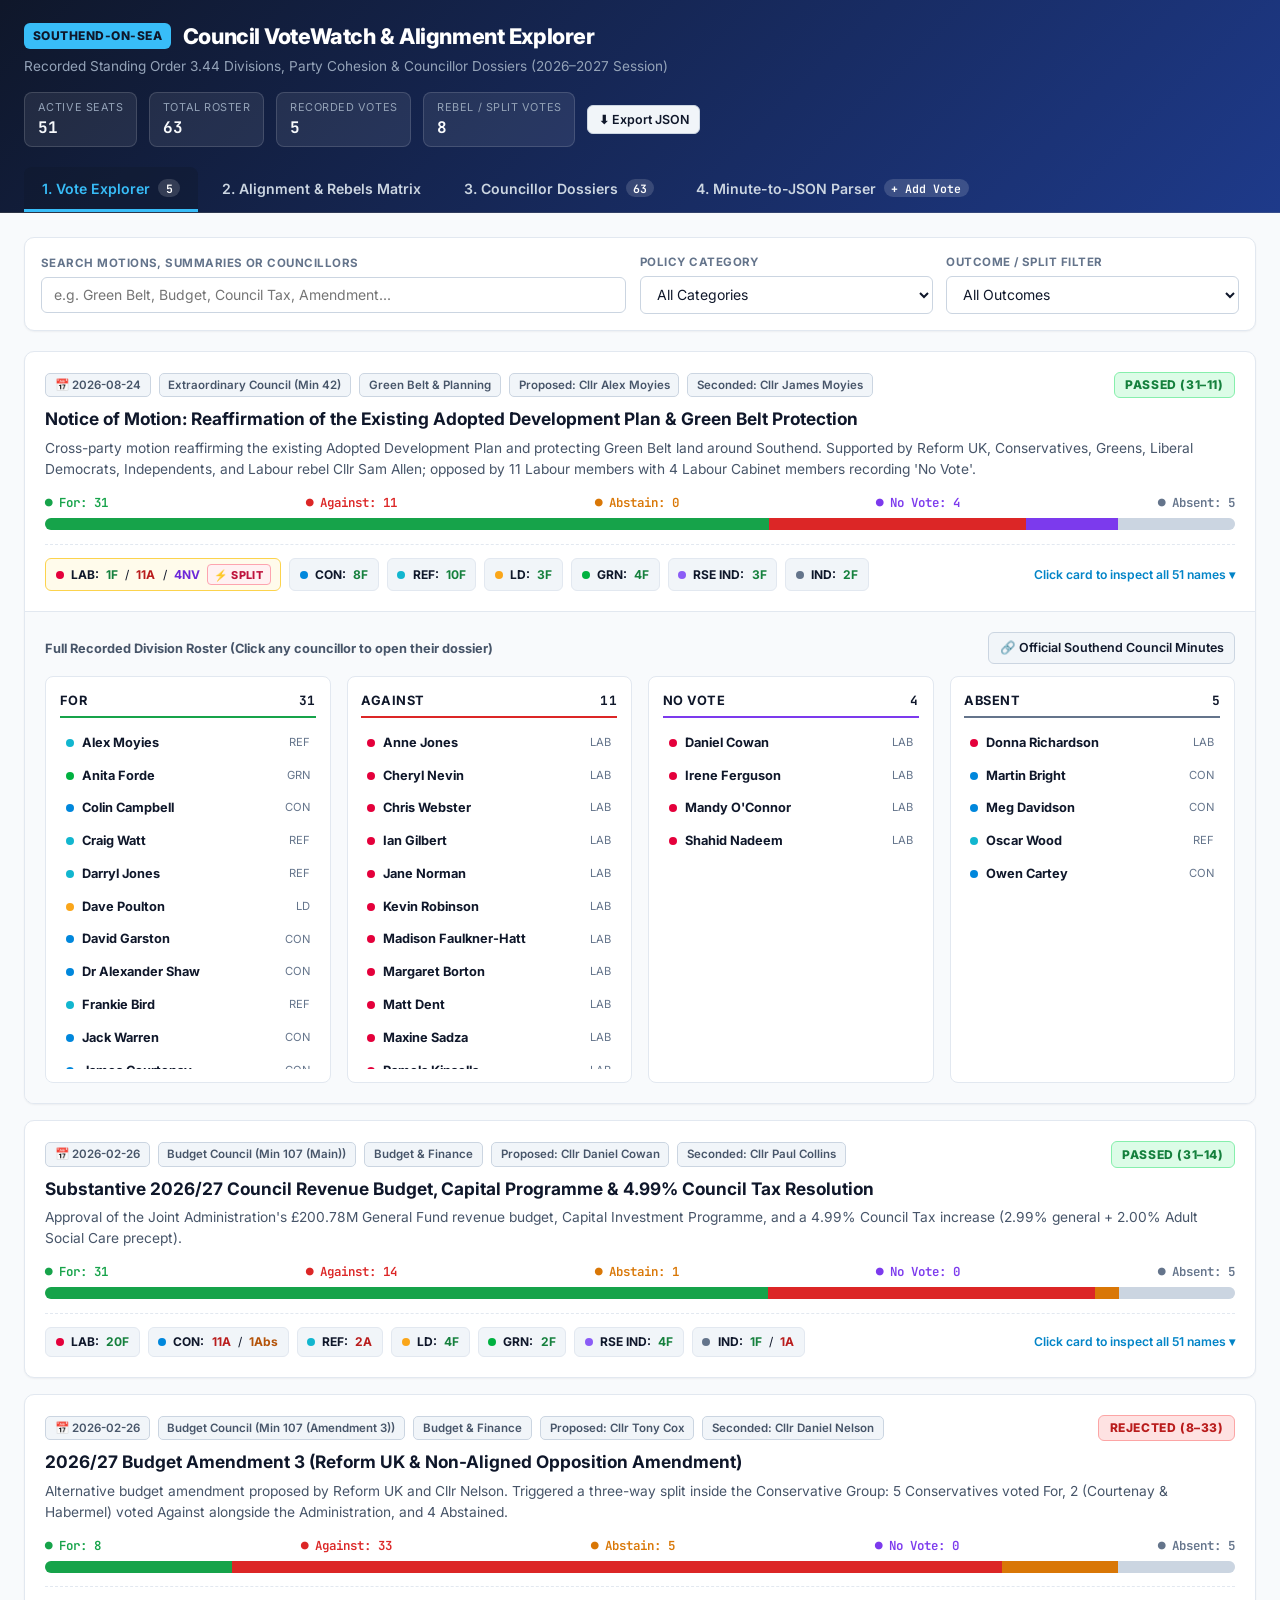
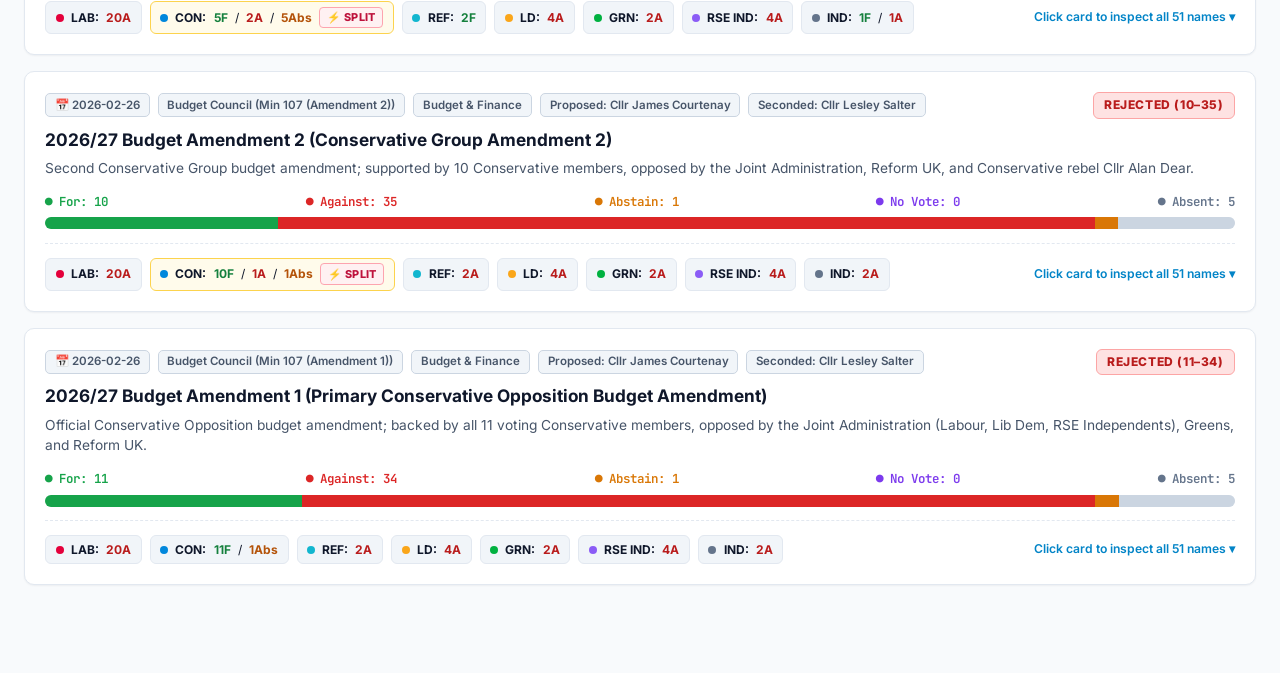
==== index.html @ 1c1b71dc "Add files via upload" ====
<!DOCTYPE html>
<html lang="en-GB">
<head>
  <meta charset="UTF-8" />
  <meta name="viewport" content="width=device-width, initial-scale=1.0" />
  <title>Southend Council VoteWatch — Recorded Division & Alignment Tracker</title>
  <link rel="preconnect" href="https://fonts.googleapis.com">
  <link rel="preconnect" href="https://fonts.gstatic.com" crossorigin>
  <link href="https://fonts.googleapis.com/css2?family=Inter:wght@400;500;600;700;800&family=JetBrains+Mono:wght@400;500;600&display=swap" rel="stylesheet">
  <style>
    :root {
      --bg: #f8fafc;
      --surface: #ffffff;
      --surface-alt: #f1f5f9;
      --border: #e2e8f0;
      --border-strong: #cbd5e1;
      --text: #0f172a;
      --text-muted: #475569;
      --text-light: #64748b;
      --primary: #1e3a8a;
      --primary-light: #eff6ff;
      --accent: #0284c7;

      /* Vote State Colours */
      --vote-for: #16a34a;
      --vote-for-bg: #dcfce7;
      --vote-against: #dc2626;
      --vote-against-bg: #fee2e2;
      --vote-abstain: #d97706;
      --vote-abstain-bg: #fef3c7;
      --vote-novote: #7c3aed;
      --vote-novote-bg: #ede9fe;
      --vote-absent: #64748b;
      --vote-absent-bg: #f1f5f9;

      /* Political Party Colours */
      --party-lab: #e4003b;
      --party-con: #0087dc;
      --party-ref: #12b6cf;
      --party-ld: #faa61a;
      --party-grn: #00b140;
      --party-ind: #8b5cf6;
      --party-non: #64748b;

      --radius: 10px;
      --shadow-sm: 0 1px 2px 0 rgba(15, 23, 42, 0.05);
      --shadow: 0 4px 6px -1px rgba(15, 23, 42, 0.07), 0 2px 4px -2px rgba(15, 23, 42, 0.05);
    }

    * {
      box-sizing: border-box;
      margin: 0;
      padding: 0;
    }

    body {
      font-family: 'Inter', -apple-system, BlinkMacSystemFont, sans-serif;
      background-color: var(--bg);
      color: var(--text);
      line-height: 1.5;
      font-size: 14px;
      -webkit-font-smoothing: antialiased;
    }

    /* Top Header & Civic Bar */
    .top-header {
      background: linear-gradient(135deg, #0f172a 0%, #1e3a8a 100%);
      color: #ffffff;
      padding: 1.25rem 1.5rem 0 1.5rem;
      border-bottom: 1px solid rgba(255,255,255,0.12);
    }

    .header-inner {
      max-width: 1400px;
      margin: 0 auto;
    }

    .header-top-row {
      display: flex;
      justify-content: space-between;
      align-items: flex-start;
      flex-wrap: wrap;
      gap: 1rem;
      padding-bottom: 1.25rem;
    }

    .brand-title {
      display: flex;
      align-items: center;
      gap: 0.75rem;
    }

    .brand-badge {
      background: #38bdf8;
      color: #0f172a;
      font-weight: 800;
      font-size: 0.75rem;
      padding: 0.25rem 0.55rem;
      border-radius: 6px;
      letter-spacing: 0.04em;
      text-transform: uppercase;
    }

    .brand-title h1 {
      font-size: 1.35rem;
      font-weight: 800;
      letter-spacing: -0.02em;
    }

    .brand-subtitle {
      color: #94a3b8;
      font-size: 0.85rem;
      margin-top: 0.2rem;
    }

    .header-stats {
      display: flex;
      gap: 0.75rem;
      flex-wrap: wrap;
      align-items: center;
    }

    .stat-pill {
      background: rgba(255, 255, 255, 0.08);
      border: 1px solid rgba(255, 255, 255, 0.14);
      padding: 0.4rem 0.8rem;
      border-radius: 8px;
      display: flex;
      flex-direction: column;
    }

    .stat-pill span.label {
      font-size: 0.68rem;
      text-transform: uppercase;
      letter-spacing: 0.05em;
      color: #94a3b8;
    }

    .stat-pill span.val {
      font-size: 1rem;
      font-weight: 700;
      color: #f8fafc;
      font-family: 'JetBrains Mono', monospace;
    }

    /* Navigation Tabs */
    .nav-tabs {
      display: flex;
      gap: 0.35rem;
      overflow-x: auto;
    }

    .nav-tab {
      background: transparent;
      color: #cbd5e1;
      border: none;
      padding: 0.75rem 1.15rem;
      font-size: 0.88rem;
      font-weight: 600;
      cursor: pointer;
      border-bottom: 3px solid transparent;
      transition: all 0.15s ease;
      display: flex;
      align-items: center;
      gap: 0.5rem;
      white-space: nowrap;
      font-family: inherit;
    }

    .nav-tab:hover {
      color: #ffffff;
      background: rgba(255, 255, 255, 0.05);
      border-radius: 8px 8px 0 0;
    }

    .nav-tab.active {
      color: #38bdf8;
      border-bottom-color: #38bdf8;
      background: rgba(15, 23, 42, 0.35);
      border-radius: 8px 8px 0 0;
    }

    .tab-count {
      background: rgba(255, 255, 255, 0.15);
      color: #fff;
      font-size: 0.72rem;
      padding: 0.1rem 0.45rem;
      border-radius: 999px;
      font-family: 'JetBrains Mono', monospace;
    }

    /* Main Container */
    .main-container {
      max-width: 1400px;
      margin: 1.5rem auto;
      padding: 0 1.5rem 3rem;
    }

    .lens-section {
      display: none;
    }

    .lens-section.active {
      display: block;
    }

    /* Controls / Filter Bar */
    .filter-bar {
      background: var(--surface);
      border: 1px solid var(--border);
      border-radius: var(--radius);
      padding: 1rem;
      margin-bottom: 1.25rem;
      display: flex;
      flex-wrap: wrap;
      gap: 0.85rem;
      align-items: center;
      box-shadow: var(--shadow-sm);
    }

    .filter-group {
      display: flex;
      flex-direction: column;
      gap: 0.25rem;
      flex: 1;
      min-width: 180px;
    }

    .filter-group label {
      font-size: 0.72rem;
      font-weight: 700;
      text-transform: uppercase;
      color: var(--text-light);
      letter-spacing: 0.04em;
    }

    input[type="text"],
    input[type="date"],
    select,
    textarea {
      width: 100%;
      padding: 0.55rem 0.75rem;
      border: 1px solid var(--border-strong);
      border-radius: 6px;
      font-size: 0.875rem;
      font-family: inherit;
      color: var(--text);
      background: #fff;
      transition: border-color 0.15s;
    }

    input:focus, select:focus, textarea:focus {
      outline: none;
      border-color: var(--accent);
      box-shadow: 0 0 0 3px rgba(2, 132, 199, 0.15);
    }

    .btn {
      display: inline-flex;
      align-items: center;
      justify-content: center;
      gap: 0.4rem;
      padding: 0.55rem 1rem;
      border-radius: 6px;
      font-weight: 600;
      font-size: 0.85rem;
      cursor: pointer;
      border: 1px solid transparent;
      transition: all 0.15s;
      font-family: inherit;
      text-decoration: none;
    }

    .btn-primary {
      background: var(--primary);
      color: #fff;
    }
    .btn-primary:hover {
      background: #172554;
    }

    .btn-secondary {
      background: var(--surface-alt);
      color: var(--text);
      border-color: var(--border-strong);
    }
    .btn-secondary:hover {
      background: #e2e8f0;
    }

    .btn-success {
      background: #16a34a;
      color: #fff;
    }
    .btn-success:hover {
      background: #15803d;
    }

    .btn-sm {
      padding: 0.35rem 0.65rem;
      font-size: 0.78rem;
    }

    /* Party Badges */
    .party-badge {
      display: inline-flex;
      align-items: center;
      gap: 0.35rem;
      padding: 0.18rem 0.55rem;
      border-radius: 999px;
      font-size: 0.72rem;
      font-weight: 700;
      color: #fff;
      white-space: nowrap;
    }
    .party-dot {
      width: 8px;
      height: 8px;
      border-radius: 50%;
      display: inline-block;
      flex-shrink: 0;
    }

    .bg-lab { background-color: var(--party-lab); }
    .bg-con { background-color: var(--party-con); }
    .bg-ref { background-color: var(--party-ref); color: #082f49; }
    .bg-ld  { background-color: var(--party-ld); color: #0f172a; }
    .bg-grn { background-color: var(--party-grn); }
    .bg-ind { background-color: var(--party-ind); }
    .bg-non { background-color: var(--party-non); }

    /* Vote Pills */
    .vote-pill {
      display: inline-flex;
      align-items: center;
      padding: 0.2rem 0.55rem;
      border-radius: 6px;
      font-size: 0.73rem;
      font-weight: 700;
      text-transform: uppercase;
      letter-spacing: 0.03em;
      font-family: 'JetBrains Mono', monospace;
    }
    .vote-for { background: var(--vote-for-bg); color: #166534; border: 1px solid #86efac; }
    .vote-against { background: var(--vote-against-bg); color: #991b1b; border: 1px solid #fca5a5; }
    .vote-abstain { background: var(--vote-abstain-bg); color: #92400e; border: 1px solid #fde68a; }
    .vote-no_vote { background: var(--vote-novote-bg); color: #5b21b6; border: 1px solid #ddd6fe; }
    .vote-absent { background: var(--vote-absent-bg); color: #475569; border: 1px solid #cbd5e1; }

    .rebel-tag {
      background: #fff1f2;
      color: #be123c;
      border: 1px solid #fda4af;
      font-size: 0.68rem;
      font-weight: 800;
      padding: 0.1rem 0.4rem;
      border-radius: 4px;
      text-transform: uppercase;
      letter-spacing: 0.04em;
      display: inline-flex;
      align-items: center;
      gap: 0.2rem;
    }

    /* Motion Cards (Lens 1: Vote Explorer) */
    .motion-card {
      background: var(--surface);
      border: 1px solid var(--border);
      border-radius: var(--radius);
      margin-bottom: 1rem;
      box-shadow: var(--shadow-sm);
      overflow: hidden;
      transition: border-color 0.15s;
    }

    .motion-card:hover {
      border-color: #94a3b8;
    }

    .motion-card-header {
      padding: 1.25rem;
      cursor: pointer;
    }

    .motion-meta-row {
      display: flex;
      justify-content: space-between;
      align-items: center;
      flex-wrap: wrap;
      gap: 0.5rem;
      margin-bottom: 0.5rem;
    }

    .motion-tags {
      display: flex;
      align-items: center;
      gap: 0.5rem;
      flex-wrap: wrap;
    }

    .tag-badge {
      background: var(--surface-alt);
      border: 1px solid var(--border-strong);
      color: var(--text-muted);
      font-size: 0.72rem;
      font-weight: 600;
      padding: 0.15rem 0.55rem;
      border-radius: 5px;
    }

    .outcome-badge {
      font-size: 0.75rem;
      font-weight: 800;
      padding: 0.2rem 0.65rem;
      border-radius: 6px;
      text-transform: uppercase;
      letter-spacing: 0.05em;
    }
    .outcome-passed { background: #dcfce7; color: #15803d; border: 1px solid #86efac; }
    .outcome-rejected { background: #fee2e2; color: #b91c1c; border: 1px solid #fca5a5; }

    .motion-title {
      font-size: 1.08rem;
      font-weight: 700;
      color: var(--text);
      margin-bottom: 0.35rem;
    }

    .motion-summary {
      color: var(--text-muted);
      font-size: 0.86rem;
      margin-bottom: 0.9rem;
    }

    /* Proportional Vote Bar */
    .vote-bar-wrap {
      margin: 0.75rem 0;
    }

    .vote-bar-labels {
      display: flex;
      justify-content: space-between;
      flex-wrap: wrap;
      gap: 0.5rem;
      font-size: 0.78rem;
      font-weight: 600;
      margin-bottom: 0.35rem;
      font-family: 'JetBrains Mono', monospace;
    }

    .vote-bar-track {
      height: 12px;
      width: 100%;
      background: var(--surface-alt);
      border-radius: 999px;
      overflow: hidden;
      display: flex;
    }

    .bar-seg-for { background: var(--vote-for); }
    .bar-seg-against { background: var(--vote-against); }
    .bar-seg-abstain { background: var(--vote-abstain); }
    .bar-seg-no_vote { background: var(--vote-novote); }
    .bar-seg-absent { background: #cbd5e1; }

    /* Party Split Pills Row */
    .party-splits-grid {
      display: flex;
      flex-wrap: wrap;
      gap: 0.5rem;
      margin-top: 0.85rem;
      padding-top: 0.85rem;
      border-top: 1px dashed var(--border);
    }

    .party-split-pill {
      background: var(--surface-alt);
      border: 1px solid var(--border);
      border-radius: 6px;
      padding: 0.3rem 0.6rem;
      font-size: 0.75rem;
      display: flex;
      align-items: center;
      gap: 0.45rem;
    }

    .party-split-pill.split-alert {
      background: #fffbeb;
      border-color: #fcd34d;
    }

    /* Expanded Motion Inspection Drawer */
    .motion-details {
      display: none;
      background: #f8fafc;
      border-top: 1px solid var(--border);
      padding: 1.25rem;
    }

    .motion-card.expanded .motion-details {
      display: block;
    }

    .division-columns {
      display: grid;
      grid-template-columns: repeat(auto-fit, minmax(230px, 1fr));
      gap: 1rem;
      margin-top: 0.75rem;
    }

    .division-col {
      background: var(--surface);
      border: 1px solid var(--border);
      border-radius: 8px;
      padding: 0.85rem;
    }

    .division-col h4 {
      font-size: 0.8rem;
      text-transform: uppercase;
      letter-spacing: 0.04em;
      margin-bottom: 0.65rem;
      padding-bottom: 0.4rem;
      border-bottom: 2px solid var(--border);
      display: flex;
      justify-content: space-between;
    }

    .voter-list {
      list-style: none;
      display: flex;
      flex-direction: column;
      gap: 0.35rem;
      max-height: 340px;
      overflow-y: auto;
    }

    .voter-item {
      display: flex;
      justify-content: space-between;
      align-items: center;
      font-size: 0.8rem;
      padding: 0.25rem 0.4rem;
      border-radius: 4px;
      cursor: pointer;
    }
    .voter-item:hover {
      background: var(--surface-alt);
    }

    /* Lens 2: Alignment & Rebels Layout */
    .grid-2col {
      display: grid;
      grid-template-columns: repeat(auto-fit, minmax(420px, 1fr));
      gap: 1.25rem;
      margin-bottom: 1.25rem;
    }

    .panel-card {
      background: var(--surface);
      border: 1px solid var(--border);
      border-radius: var(--radius);
      padding: 1.25rem;
      box-shadow: var(--shadow-sm);
    }

    .panel-card h3 {
      font-size: 1rem;
      font-weight: 700;
      margin-bottom: 0.25rem;
      display: flex;
      align-items: center;
      justify-content: space-between;
    }

    .panel-subtitle {
      font-size: 0.8rem;
      color: var(--text-muted);
      margin-bottom: 1rem;
    }

    /* Matrix Table */
    .matrix-table-wrap {
      overflow-x: auto;
    }

    table.data-table {
      width: 100%;
      border-collapse: collapse;
      font-size: 0.82rem;
    }

    table.data-table th,
    table.data-table td {
      padding: 0.6rem 0.75rem;
      border-bottom: 1px solid var(--border);
      text-align: left;
    }

    table.data-table th {
      background: var(--surface-alt);
      font-weight: 700;
      font-size: 0.73rem;
      text-transform: uppercase;
      color: var(--text-muted);
      letter-spacing: 0.03em;
    }

    table.data-table tr:hover td {
      background: #f8fafc;
    }

    .heat-cell {
      font-family: 'JetBrains Mono', monospace;
      font-weight: 600;
      text-align: center !important;
      border-radius: 4px;
    }

    /* Head-to-Head Dyad Comparator */
    .dyad-selector-box {
      display: grid;
      grid-template-columns: 1fr auto 1fr;
      gap: 0.75rem;
      align-items: center;
      background: var(--surface-alt);
      padding: 1rem;
      border-radius: 8px;
      margin-bottom: 1rem;
    }

    .dyad-score-banner {
      display: flex;
      align-items: center;
      justify-content: space-between;
      background: var(--primary-light);
      border: 1px solid #bfdbfe;
      padding: 1rem 1.25rem;
      border-radius: 8px;
      margin-bottom: 1rem;
    }

    .dyad-big-pct {
      font-size: 2rem;
      font-weight: 800;
      color: var(--primary);
      font-family: 'JetBrains Mono', monospace;
    }

    /* Lens 3: Councillor Dossiers */
    .cllr-layout {
      display: grid;
      grid-template-columns: 360px 1fr;
      gap: 1.25rem;
      align-items: start;
    }

    @media (max-width: 960px) {
      .cllr-layout {
        grid-template-columns: 1fr;
      }
      .dyad-selector-box {
        grid-template-columns: 1fr;
      }
    }

    .cllr-list-Pane {
      background: var(--surface);
      border: 1px solid var(--border);
      border-radius: var(--radius);
      max-height: 750px;
      overflow-y: auto;
      box-shadow: var(--shadow-sm);
    }

    .cllr-list-item {
      padding: 0.75rem 1rem;
      border-bottom: 1px solid var(--border);
      cursor: pointer;
      display: flex;
      justify-content: space-between;
      align-items: center;
      transition: background 0.12s;
    }

    .cllr-list-item:hover {
      background: var(--surface-alt);
    }

    .cllr-list-item.selected {
      background: var(--primary-light);
      border-left: 4px solid var(--primary);
    }

    .cllr-name-block .name {
      font-weight: 700;
      font-size: 0.88rem;
      color: var(--text);
    }

    .cllr-name-block .sub {
      font-size: 0.75rem;
      color: var(--text-light);
    }

    .dossier-header {
      display: flex;
      justify-content: space-between;
      align-items: flex-start;
      flex-wrap: wrap;
      gap: 1rem;
      padding-bottom: 1.25rem;
      border-bottom: 1px solid var(--border);
      margin-bottom: 1.25rem;
    }

    .kpi-grid {
      display: grid;
      grid-template-columns: repeat(auto-fit, minmax(140px, 1fr));
      gap: 0.85rem;
      margin-bottom: 1.25rem;
    }

    .kpi-box {
      background: var(--surface-alt);
      border: 1px solid var(--border);
      border-radius: 8px;
      padding: 0.85rem;
    }

    .kpi-box .kpi-label {
      font-size: 0.72rem;
      text-transform: uppercase;
      color: var(--text-light);
      font-weight: 700;
    }

    .kpi-box .kpi-val {
      font-size: 1.4rem;
      font-weight: 800;
      font-family: 'JetBrains Mono', monospace;
      margin-top: 0.2rem;
    }

    /* Lens 4: Minute-to-JSON Parser */
    .parser-grid {
      display: grid;
      grid-template-columns: 1.1fr 0.9fr;
      gap: 1.25rem;
    }

    @media (max-width: 960px) {
      .parser-grid {
        grid-template-columns: 1fr;
      }
    }

    .checksum-row {
      display: flex;
      align-items: center;
      justify-content: space-between;
      padding: 0.5rem 0.75rem;
      border-radius: 6px;
      margin-bottom: 0.45rem;
      font-size: 0.82rem;
      font-weight: 600;
    }
    .checksum-ok {
      background: #dcfce7;
      color: #166534;
      border: 1px solid #86efac;
    }
    .checksum-warn {
      background: #fef3c7;
      color: #92400e;
      border: 1px solid #fcd34d;
    }

    .code-preview {
      background: #0f172a;
      color: #e2e8f0;
      font-family: 'JetBrains Mono', monospace;
      font-size: 0.76rem;
      padding: 1rem;
      border-radius: 8px;
      overflow-x: auto;
      max-height: 360px;
      white-space: pre;
    }

    .unmatched-card {
      background: #fffbeb;
      border: 1px solid #f59e0b;
      border-radius: 8px;
      padding: 0.85rem;
      margin-bottom: 1rem;
    }

    .status-pill {
      font-size: 0.68rem;
      padding: 0.1rem 0.45rem;
      border-radius: 4px;
      font-weight: 700;
      text-transform: uppercase;
    }
    .status-active { background: #dcfce7; color: #15803d; }
    .status-vacating { background: #fef3c7; color: #b45309; }
    .status-former { background: #e2e8f0; color: #475569; }
  </style>
</head>
<body>

  <!-- TOP CIVIC HEADER -->
  <header class="top-header">
    <div class="header-inner">
      <div class="header-top-row">
        <div>
          <div class="brand-title">
            <span class="brand-badge">Southend-on-Sea</span>
            <h1>Council VoteWatch & Alignment Explorer</h1>
          </div>
          <p class="brand-subtitle">Recorded Standing Order 3.44 Divisions, Party Cohesion & Councillor Dossiers (2026–2027 Session)</p>
        </div>

        <div class="header-stats">
          <div class="stat-pill">
            <span class="label">Active Seats</span>
            <span class="val" id="stat-active-seats">51</span>
          </div>
          <div class="stat-pill">
            <span class="label">Total Roster</span>
            <span class="val" id="stat-total-cllrs">63</span>
          </div>
          <div class="stat-pill">
            <span class="label">Recorded Votes</span>
            <span class="val" id="stat-total-motions">5</span>
          </div>
          <div class="stat-pill">
            <span class="label">Rebel / Split Votes</span>
            <span class="val" id="stat-rebel-count">0</span>
          </div>
          <button class="btn btn-secondary btn-sm" onclick="exportFullDatabase()" title="Download councillors & motions as JSON">
            ⬇ Export JSON
          </button>
        </div>
      </div>

      <!-- MAIN NAVIGATION LENSES -->
      <nav class="nav-tabs" role="tablist">
        <button class="nav-tab active" onclick="switchTab('motions', this)">
          1. Vote Explorer <span class="tab-count" id="tab-count-motions">5</span>
        </button>
        <button class="nav-tab" onclick="switchTab('alignment', this)">
          2. Alignment & Rebels Matrix
        </button>
        <button class="nav-tab" onclick="switchTab('dossiers', this)">
          3. Councillor Dossiers <span class="tab-count" id="tab-count-cllrs">63</span>
        </button>
        <button class="nav-tab" onclick="switchTab('parser', this)">
          4. Minute-to-JSON Parser <span class="tab-count">+ Add Vote</span>
        </button>
      </nav>
    </div>
  </header>

  <!-- MAIN WORKSPACE -->
  <main class="main-container">

    <!-- ==========================================
         LENS 1: MOTION / VOTE EXPLORER
         ========================================== -->
    <section id="lens-motions" class="lens-section active">
      <div class="filter-bar">
        <div class="filter-group" style="flex: 2;">
          <label for="motion-search">Search Motions, Summaries or Councillors</label>
          <input type="text" id="motion-search" placeholder="e.g. Green Belt, Budget, Council Tax, Amendment..." oninput="renderMotions()" />
        </div>
        <div class="filter-group">
          <label for="motion-cat-filter">Policy Category</label>
          <select id="motion-cat-filter" onchange="renderMotions()">
            <option value="ALL">All Categories</option>
            <option value="Green Belt & Planning">Green Belt & Planning</option>
            <option value="Budget & Finance">Budget & Finance</option>
            <option value="Highways & Transport">Highways & Transport</option>
            <option value="Governance & Civic">Governance & Civic</option>
          </select>
        </div>
        <div class="filter-group">
          <label for="motion-outcome-filter">Outcome / Split Filter</label>
          <select id="motion-outcome-filter" onchange="renderMotions()">
            <option value="ALL">All Outcomes</option>
            <option value="Passed">Passed Only</option>
            <option value="Rejected">Rejected Only</option>
            <option value="REBEL">Has Party Rebellion / Split</option>
          </select>
        </div>
      </div>

      <div id="motions-list-container"></div>
    </section>

    <!-- ==========================================
         LENS 2: ALIGNMENT & LOYALTY MATRIX
         ========================================== -->
    <section id="lens-alignment" class="lens-section">
      <!-- Head-to-Head Councillor Comparator -->
      <div class="panel-card" style="margin-bottom: 1.25rem;">
        <h3>Head-to-Head Councillor Voting Comparator</h3>
        <p class="panel-subtitle">Select any two councillors to calculate how often they vote the same way when both cast an active vote (For, Against, or Abstain) and inspect where they diverged.</p>

        <div class="dyad-selector-box">
          <div>
            <label style="font-size:0.72rem; font-weight:700; text-transform:uppercase; color:var(--text-light);">Councillor A</label>
            <select id="dyad-cllr-a" onchange="renderDyadComparison()"></select>
          </div>
          <div style="font-weight:800; color:var(--text-light); padding-top:1rem;">VS</div>
          <div>
            <label style="font-size:0.72rem; font-weight:700; text-transform:uppercase; color:var(--text-light);">Councillor B</label>
            <select id="dyad-cllr-b" onchange="renderDyadComparison()"></select>
          </div>
        </div>

        <div id="dyad-results-container"></div>
      </div>

      <div class="grid-2col">
        <!-- Rebel & Party Whip Deviations Leaderboard -->
        <div class="panel-card">
          <h3>Party Whip Deviations & Rebel Tracker</h3>
          <p class="panel-subtitle">Instances where a councillor voted differently from the plurality of their own political group on a recorded division.</p>
          <div class="matrix-table-wrap">
            <table class="data-table" id="rebel-leaderboard-table">
              <thead>
                <tr>
                  <th>Councillor</th>
                  <th>Group</th>
                  <th>Loyalty %</th>
                  <th>Deviations</th>
                  <th>Key Rebel / Split Division</th>
                </tr>
              </thead>
              <tbody></tbody>
            </table>
          </div>
        </div>

        <!-- Inter-Party Voting Alignment Matrix -->
        <div class="panel-card">
          <h3>Inter-Party Coalition & Opposition Cohesion Matrix</h3>
          <p class="panel-subtitle">Percentage of recorded divisions where the majority of each political group voted the same way.</p>
          <div class="matrix-table-wrap" id="party-matrix-container"></div>
        </div>
      </div>
    </section>

    <!-- ==========================================
         LENS 3: COUNCILLOR DOSSIERS
         ========================================== -->
    <section id="lens-dossiers" class="lens-section">
      <div class="filter-bar">
        <div class="filter-group" style="flex: 2;">
          <label for="cllr-search">Search Councillor by Name, Ward or Role</label>
          <input type="text" id="cllr-search" placeholder="e.g. Cowan, Courtenay, Cox, Milton, Leigh..." oninput="renderCllrDirectory()" />
        </div>
        <div class="filter-group">
          <label for="cllr-party-filter">Political Group</label>
          <select id="cllr-party-filter" onchange="renderCllrDirectory()">
            <option value="ALL">All Political Groups</option>
            <option value="Labour Group">Labour Group (17)</option>
            <option value="Conservative Group">Conservative Group (11 active)</option>
            <option value="Reform UK Group">Reform UK Group (11)</option>
            <option value="Liberal Democrat Group">Liberal Democrat Group (3 active)</option>
            <option value="Green Group">Green Group (4)</option>
            <option value="Rochford & Southend East Independents Group">RSE Independents Group (3 active)</option>
            <option value="Not Aligned">Non-Aligned Independents (2 active)</option>
          </select>
        </div>
        <div class="filter-group">
          <label for="cllr-status-filter">Cohort Status</label>
          <select id="cllr-status-filter" onchange="renderCllrDirectory()">
            <option value="ALL">All Councillors (63)</option>
            <option value="CURRENT">Current 2026/27 Chamber (51)</option>
            <option value="former">Former / Pre-May 2026 Alumni (12)</option>
          </select>
        </div>
      </div>

      <div class="cllr-layout">
        <div class="cllr-list-Pane" id="cllr-directory-list"></div>
        <div class="panel-card" id="cllr-dossier-detail"></div>
      </div>
    </section>

    <!-- ==========================================
         LENS 4: MINUTE-TO-JSON PARSER
         ========================================== -->
    <section id="lens-parser" class="lens-section">
      <div class="parser-grid">
        <!-- Left Column: Input Form -->
        <div class="panel-card">
          <h3>Southend Council Minute-to-JSON Parser</h3>
          <p class="panel-subtitle">Copy and paste any recorded vote block from a Southend City Council PDF or HTML minutes pack. The parser automatically strips prefixes, checks parenthetical totals, and maps names to councillor IDs.</p>

          <div style="display:flex; gap:0.5rem; flex-wrap:wrap; margin-bottom:1rem;">
            <button class="btn btn-secondary btn-sm" onclick="loadParserPreset('greenbelt')">
              📋 Load Sample 1: Aug 2026 Green Belt Vote
            </button>
            <button class="btn btn-secondary btn-sm" onclick="loadParserPreset('simulated')">
              📋 Load Sample 2: Simulated Seafront Parking Division (with OCR Typo)
            </button>
          </div>

          <div style="display:grid; grid-template-columns: 1fr 1fr; gap:0.75rem; margin-bottom:0.75rem;">
            <div>
              <label style="font-size:0.72rem; font-weight:700; text-transform:uppercase; color:var(--text-light);">Meeting Date</label>
              <input type="date" id="parse-date" value="2026-10-15" />
            </div>
            <div>
              <label style="font-size:0.72rem; font-weight:700; text-transform:uppercase; color:var(--text-light);">Minute Reference</label>
              <input type="text" id="parse-minref" placeholder="e.g. 58" value="58" />
            </div>
          </div>

          <div style="margin-bottom:0.75rem;">
            <label style="font-size:0.72rem; font-weight:700; text-transform:uppercase; color:var(--text-light);">Motion / Amendment Title</label>
            <input type="text" id="parse-title" placeholder="e.g. Notice of Motion: Seafront Winter Parking Tariff Review" />
          </div>

          <div style="display:grid; grid-template-columns: 1fr 1fr; gap:0.75rem; margin-bottom:0.75rem;">
            <div>
              <label style="font-size:0.72rem; font-weight:700; text-transform:uppercase; color:var(--text-light);">Policy Category</label>
              <select id="parse-category">
                <option value="Green Belt & Planning">Green Belt & Planning</option>
                <option value="Budget & Finance">Budget & Finance</option>
                <option value="Highways & Transport">Highways & Transport</option>
                <option value="Governance & Civic">Governance & Civic</option>
              </select>
            </div>
            <div>
              <label style="font-size:0.72rem; font-weight:700; text-transform:uppercase; color:var(--text-light);">Outcome</label>
              <select id="parse-outcome">
                <option value="Passed">Passed</option>
                <option value="Rejected">Rejected</option>
              </select>
            </div>
          </div>

          <div style="margin-bottom:0.75rem;">
            <label style="font-size:0.72rem; font-weight:700; text-transform:uppercase; color:var(--text-light);">Brief Summary</label>
            <input type="text" id="parse-summary" placeholder="Plain-English description of what a 'For' vote meant..." />
          </div>

          <div style="margin-bottom:0.85rem;">
            <label style="font-size:0.72rem; font-weight:700; text-transform:uppercase; color:var(--text-light);">Raw Minutes Text Block (Paste from Modern.Gov)</label>
            <textarea id="parse-raw-text" rows="9" placeholder="For: Councillors S W Allen, S Allen, Aylen, Badger... (31)&#10;Against: Councillors Borton, Dent... (11)&#10;Abstentions: None (0)&#10;No Vote: Councillors Cowan... (4)&#10;Absent for the vote: Councillors Bright... (5)" oninput="runMinuteParser()"></textarea>
          </div>

          <div style="display:flex; gap:0.75rem; flex-wrap:wrap;">
            <button class="btn btn-primary" onclick="runMinuteParser()">
              ⚙ Parse & Validate Text
            </button>
            <button class="btn btn-success" id="btn-save-parsed" onclick="saveParsedMotionToApp()" disabled>
              ✓ Append to App & Save to Browser
            </button>
          </div>
        </div>

        <!-- Right Column: Live Diagnostics & JSON Output -->
        <div class="panel-card">
          <h3>Live Checksum Diagnostics & JSON Output</h3>
          <p class="panel-subtitle">Verifies matched councillor IDs against the clerk's parenthetical headcounts.</p>

          <div id="parser-diagnostics-box" style="margin-bottom: 1rem;"></div>
          <div id="parser-unmatched-box"></div>

          <div style="display:flex; justify-content:space-between; align-items:center; margin-bottom:0.4rem;">
            <label style="font-size:0.72rem; font-weight:700; text-transform:uppercase; color:var(--text-light);">Generated Motion JSON Object</label>
            <button class="btn btn-secondary btn-sm" onclick="copyParsedJson()">Copy JSON</button>
          </div>
          <pre class="code-preview" id="parser-json-preview">// Paste council minutes or click a sample button on the left to generate structured JSON...</pre>
        </div>
      </div>
    </section>

  </main>

  <script>
    /* =========================================================================
       1. MASTER DATASET: 63 COUNCILLORS (51 CURRENT 2026/27 + 12 FORMER ALUMNI)
       ========================================================================= */
    const INITIAL_COUNCILLORS = [
      // --- CURRENT 2026/27 CHAMBER (51 SEATS) ---
      { id: "cllr-sam-allen", name: "Sam Allen", minute_alias: "S Allen", aliases: ["S Allen", "Sam Allen"], ward: "Milton", party: "Labour", group: "Labour Group", roles: [], term_ends: 2028, status: "active" },
      { id: "cllr-stuart-allen", name: "Stuart Allen", minute_alias: "S W Allen", aliases: ["S W Allen", "Stuart Allen"], ward: "Leigh", party: "Green", group: "Green Group", roles: ["Former Green Group Spokesperson (Stepped down Oct 2026)"], term_ends: 2028, status: "vacating" },
      { id: "cllr-stephen-aylen", name: "Stephen Aylen", minute_alias: "Aylen", aliases: ["Aylen", "S Aylen", "Stephen Aylen"], ward: "Belfairs", party: "Independent (Non-Aligned)", group: "Not Aligned", roles: [], term_ends: 2027, status: "active" },
      { id: "cllr-susan-badger", name: "Susan Badger", minute_alias: "Badger", aliases: ["Badger", "S Badger", "Susan Badger"], ward: "Thorpe", party: "Independent", group: "Rochford & Southend East Independents Group", roles: [], term_ends: 2028, status: "active" },
      { id: "cllr-martin-berry", name: "Martin Berry", minute_alias: "Berry", aliases: ["Berry", "M Berry", "Martin Berry"], ward: "St Luke's", party: "Independent (Non-Aligned)", group: "Not Aligned", roles: [], term_ends: 2027, status: "active" },
      { id: "cllr-frankie-bird", name: "Frankie Bird", minute_alias: "Bird", aliases: ["Bird", "F Bird", "Frankie Bird"], ward: "St Laurence", party: "Reform UK", group: "Reform UK Group", roles: [], term_ends: 2030, status: "active" },
      { id: "cllr-margaret-borton", name: "Margaret Borton", minute_alias: "Borton", aliases: ["Borton", "M Borton", "Margaret Borton"], ward: "Victoria", party: "Labour", group: "Labour Group", roles: [], term_ends: 2030, status: "active" },
      { id: "cllr-martin-bright", name: "Martin Bright", minute_alias: "Bright", aliases: ["Bright", "M Bright", "Martin Bright"], ward: "Southchurch", party: "Conservative", group: "Conservative Group", roles: [], term_ends: 2030, status: "active" },
      { id: "cllr-colin-campbell", name: "Colin Campbell", minute_alias: "Campbell", aliases: ["Campbell", "C Campbell", "Colin Campbell"], ward: "Southchurch", party: "Conservative", group: "Conservative Group", roles: ["Conservative Group Whip"], term_ends: 2027, status: "active" },
      { id: "cllr-owen-cartey", name: "Owen Cartey", minute_alias: "Cartey", aliases: ["Cartey", "O Cartey", "Owen Cartey"], ward: "West Leigh", party: "Conservative", group: "Conservative Group", roles: [], term_ends: 2027, status: "active" },
      { id: "cllr-paul-collins", name: "Paul Collins", minute_alias: "Collins", aliases: ["Collins", "P Collins", "Paul Collins"], ward: "Eastwood Park", party: "Liberal Democrats", group: "Liberal Democrat Group", roles: ["Liberal Democrat Group Leader", "Cabinet Member for Finance and Transport"], term_ends: 2027, status: "active" },
      { id: "cllr-john-corrigan", name: "John Corrigan", minute_alias: "Corrigan", aliases: ["Corrigan", "J Corrigan", "John Corrigan"], ward: "Thorpe", party: "Reform UK", group: "Reform UK Group", roles: [], term_ends: 2030, status: "active" },
      { id: "cllr-james-courtenay", name: "James Courtenay", minute_alias: "Courtenay", aliases: ["Courtenay", "J Courtenay", "James Courtenay"], ward: "Chalkwell", party: "Conservative", group: "Conservative Group", roles: ["Leader of the Conservative Group"], term_ends: 2028, status: "active" },
      { id: "cllr-daniel-cowan", name: "Daniel Cowan", minute_alias: "Cowan", aliases: ["Cowan", "D Cowan", "Daniel Cowan"], ward: "St Laurence", party: "Labour & Co-operative", group: "Labour Group", roles: ["Leader of the Council", "Cabinet Member for Regeneration and Devolution"], term_ends: 2027, status: "active" },
      { id: "cllr-tony-cox", name: "Tony Cox", minute_alias: "Cox", aliases: ["Cox", "T Cox", "Tony Cox"], ward: "West Shoebury", party: "Reform UK", group: "Reform UK Group", roles: ["Mayor of Southend", "Leader of the Southend Reform UK Group"], term_ends: 2027, status: "active" },
      { id: "cllr-meg-davidson", name: "Meg Davidson", minute_alias: "Davidson", aliases: ["Davidson", "M Davidson", "Meg Davidson"], ward: "Prittlewell", party: "Conservative", group: "Conservative Group", roles: [], term_ends: 2027, status: "active" },
      { id: "cllr-matt-dent", name: "Matt Dent", minute_alias: "Dent", aliases: ["Dent", "M Dent", "Matt Dent"], ward: "Kursaal", party: "Labour & Co-operative", group: "Labour Group", roles: ["Cabinet Member for Business, Culture, Music and Tourism"], term_ends: 2030, status: "active" },
      { id: "cllr-madison-faulkner-hatt", name: "Madison Faulkner-Hatt", minute_alias: "Madison Faulkner-Hatt", aliases: ["Madison Faulkner-Hatt", "M Faulkner-Hatt", "Faulkner-Hatt"], ward: "St Laurence", party: "Labour", group: "Labour Group", roles: [], term_ends: 2028, status: "active" },
      { id: "cllr-irene-ferguson", name: "Irene Ferguson", minute_alias: "Ferguson", aliases: ["Ferguson", "I Ferguson", "Irene Ferguson"], ward: "Kursaal", party: "Labour", group: "Labour Group", roles: ["Cabinet Member for Housing and Preventing Homelessness"], term_ends: 2028, status: "active" },
      { id: "cllr-anita-forde", name: "Anita Forde", minute_alias: "Forde", aliases: ["Forde", "A Forde", "Anita Forde"], ward: "Leigh", party: "Green", group: "Green Group", roles: [], term_ends: 2030, status: "active" },
      { id: "cllr-david-garston", name: "David Garston", minute_alias: "Garston", aliases: ["Garston", "D Garston", "David Garston"], ward: "Prittlewell", party: "Conservative", group: "Conservative Group", roles: [], term_ends: 2028, status: "active" },
      { id: "cllr-ian-gilbert", name: "Ian Gilbert", minute_alias: "Gilbert", aliases: ["Gilbert", "I Gilbert", "Ian Gilbert"], ward: "Victoria", party: "Labour", group: "Labour Group", roles: [], term_ends: 2028, status: "active" },
      { id: "cllr-stephen-habermel", name: "Stephen Habermel", minute_alias: "Habermel", aliases: ["Habermel", "S Habermel", "Stephen Habermel"], ward: "Chalkwell", party: "Conservative", group: "Conservative Group", roles: [], term_ends: 2027, status: "active" },
      { id: "cllr-stephen-harvey", name: "Stephen Harvey", minute_alias: "Harvey", aliases: ["Harvey", "S Harvey", "Stephen Harvey"], ward: "West Shoebury", party: "Reform UK", group: "Reform UK Group", roles: [], term_ends: 2030, status: "active" },
      { id: "cllr-michael-heaver", name: "Michael Heaver", minute_alias: "Heaver", aliases: ["Heaver", "M Heaver", "Michael Heaver"], ward: "Prittlewell", party: "Reform UK", group: "Reform UK Group", roles: [], term_ends: 2030, status: "active" },
      { id: "cllr-anne-jones", name: "Anne Jones", minute_alias: "A Jones", aliases: ["A Jones", "Anne Jones"], ward: "Westborough", party: "Labour", group: "Labour Group", roles: ["Deputy Mayor", "Labour Group Whip"], term_ends: 2027, status: "active" },
      { id: "cllr-darryl-jones", name: "Darryl Jones", minute_alias: "Darryl Jones", aliases: ["Darryl Jones", "D Jones"], ward: "Southchurch", party: "Reform UK", group: "Reform UK Group", roles: ["Reform UK Group Whip"], term_ends: 2028, status: "active" },
      { id: "cllr-pamela-kinsella", name: "Pamela Kinsella", minute_alias: "Kinsella", aliases: ["Kinsella", "P Kinsella", "Pamela Kinsella"], ward: "Westborough", party: "Labour", group: "Labour Group", roles: [], term_ends: 2028, status: "active" },
      { id: "cllr-richard-longstaff", name: "Richard Longstaff", minute_alias: "Longstaff", aliases: ["Longstaff", "R Longstaff", "Richard Longstaff"], ward: "Leigh", party: "Green", group: "Green Group", roles: ["Green Group Deputy Spokesperson"], term_ends: 2027, status: "active" },
      { id: "cllr-judith-mcmahon", name: "Judith McMahon", minute_alias: "McMahon", aliases: ["McMahon", "J McMahon", "Judith McMahon"], ward: "Shoeburyness", party: "Reform UK", group: "Reform UK Group", roles: [], term_ends: 2028, status: "active" },
      { id: "cllr-robert-mcmullan", name: "Robert McMullan", minute_alias: "McMullan", aliases: ["McMullan", "R McMullan", "Robert McMullan"], ward: "Eastwood Park", party: "Liberal Democrats", group: "Liberal Democrat Group", roles: ["Deputy Leader - Liberal Democrat Group"], term_ends: 2030, status: "active" },
      { id: "cllr-kay-mitchell", name: "Kay Mitchell", minute_alias: "Mitchell", aliases: ["Mitchell", "K Mitchell", "Kay Mitchell"], ward: "Chalkwell", party: "Green", group: "Green Group", roles: ["Green Group Spokesperson"], term_ends: 2030, status: "active" },
      { id: "cllr-alex-moyies", name: "Alex Moyies", minute_alias: "A Moyies", aliases: ["A Moyies", "Alex Moyies"], ward: "Shoeburyness", party: "Reform UK", group: "Reform UK Group", roles: [], term_ends: 2030, status: "active" },
      { id: "cllr-james-moyies", name: "James Moyies", minute_alias: "J Moyies", aliases: ["J Moyies", "James Moyies", "Moyies"], ward: "West Shoebury", party: "Conservative", group: "Conservative Group", roles: [], term_ends: 2028, status: "active" },
      { id: "cllr-shahid-nadeem", name: "Shahid Nadeem", minute_alias: "Nadeem", aliases: ["Nadeem", "S Nadeem", "Shahid Nadeem"], ward: "Blenheim Park", party: "Labour & Co-operative", group: "Labour Group", roles: [], term_ends: 2028, status: "active" },
      { id: "cllr-cheryl-nevin", name: "Cheryl Nevin", minute_alias: "Nevin", aliases: ["Nevin", "C Nevin", "Cheryl Nevin"], ward: "Milton", party: "Labour", group: "Labour Group", roles: ["Cabinet Member for Civic Pride"], term_ends: 2027, status: "active" },
      { id: "cllr-jane-norman", name: "Jane Norman", minute_alias: "Norman", aliases: ["Norman", "J Norman", "Jane Norman"], ward: "St Luke's", party: "Labour", group: "Labour Group", roles: [], term_ends: 2028, status: "active" },
      { id: "cllr-mandy-oconnor", name: "Mandy O'Connor", minute_alias: "O'Connor", aliases: ["O'Connor", "M O'Connor", "Mandy O'Connor", "O’Connor"], ward: "Victoria", party: "Labour", group: "Labour Group", roles: ["Cabinet Member for Children and SEND"], term_ends: 2027, status: "active" },
      { id: "cllr-james-orourke", name: "James O'Rourke", minute_alias: "O'Rourke", aliases: ["O'Rourke", "J O'Rourke", "James O'Rourke", "O’Rourke"], ward: "St Luke's", party: "Reform UK", group: "Reform UK Group", roles: ["Deputy Leader of the Reform UK Group"], term_ends: 2030, status: "active" },
      { id: "cllr-dave-poulton", name: "Dave Poulton", minute_alias: "Poulton", aliases: ["Poulton", "D Poulton", "Dave Poulton"], ward: "Eastwood Park", party: "Liberal Democrats", group: "Liberal Democrat Group", roles: ["Liberal Democrat Group Whip"], term_ends: 2028, status: "active" },
      { id: "cllr-donna-richardson", name: "Donna Richardson", minute_alias: "Richardson", aliases: ["Richardson", "D Richardson", "Donna Richardson"], ward: "Blenheim Park", party: "Labour", group: "Labour Group", roles: [], term_ends: 2027, status: "active" },
      { id: "cllr-kevin-robinson", name: "Kevin Robinson", minute_alias: "Robinson", aliases: ["Robinson", "K Robinson", "Kevin Robinson"], ward: "Westborough", party: "Labour", group: "Labour Group", roles: ["Cabinet Member for Planning, Property and Governance"], term_ends: 2030, status: "active" },
      { id: "cllr-maxine-sadza", name: "Maxine Sadza", minute_alias: "Sadza", aliases: ["Sadza", "M Sadza", "Maxine Sadza"], ward: "Milton", party: "Labour", group: "Labour Group", roles: ["Deputy Leader of the Council", "Cabinet Member for Social Care and Healthier Communities"], term_ends: 2030, status: "active" },
      { id: "cllr-lesley-salter", name: "Lesley Salter", minute_alias: "Salter", aliases: ["Salter", "L Salter", "Lesley Salter"], ward: "West Leigh", party: "Conservative", group: "Conservative Group", roles: ["Deputy Group Leader - Conservative Group"], term_ends: 2028, status: "active" },
      { id: "cllr-alexander-shaw", name: "Dr Alexander Shaw", minute_alias: "Dr Shaw", aliases: ["Dr Shaw", "A Shaw", "Shaw", "Dr Alexander Shaw", "Alexander Shaw"], ward: "West Leigh", party: "Conservative", group: "Conservative Group", roles: [], term_ends: 2030, status: "active" },
      { id: "cllr-steven-wakefield", name: "Steven Wakefield", minute_alias: "Wakefield", aliases: ["Wakefield", "S Wakefield", "Steven Wakefield"], ward: "Shoeburyness", party: "Independent", group: "Rochford & Southend East Independents Group", roles: ["Deputy Spokesperson - RSE Independent Group"], term_ends: 2027, status: "active" },
      { id: "cllr-jack-warren", name: "Jack Warren", minute_alias: "Warren", aliases: ["Warren", "J Warren", "Jack Warren"], ward: "Belfairs", party: "Conservative", group: "Conservative Group", roles: [], term_ends: 2028, status: "active" },
      { id: "cllr-craig-watt", name: "Craig Watt", minute_alias: "Watt", aliases: ["Watt", "C Watt", "Craig Watt"], ward: "Blenheim Park", party: "Reform UK", group: "Reform UK Group", roles: [], term_ends: 2030, status: "active" },
      { id: "cllr-chris-webster", name: "Chris Webster", minute_alias: "Webster", aliases: ["Webster", "C Webster", "Chris Webster"], ward: "Kursaal", party: "Labour", group: "Labour Group", roles: ["Cabinet Member for Technology, Learning and Customer Services"], term_ends: 2027, status: "active" },
      { id: "cllr-oscar-wood", name: "Oscar Wood", minute_alias: "Wood", aliases: ["Wood", "O Wood", "Oscar Wood"], ward: "Belfairs", party: "Reform UK", group: "Reform UK Group", roles: [], term_ends: 2030, status: "active" },
      { id: "cllr-ron-woodley", name: "Ron Woodley", minute_alias: "Woodley", aliases: ["Woodley", "R Woodley", "Ron Woodley"], ward: "Thorpe", party: "Independent", group: "Rochford & Southend East Independents Group", roles: ["Cabinet Member for Capital Projects and Public Protection", "Lead Spokesperson - RSE Independent Group"], term_ends: 2027, status: "active" },

      // --- FORMER / ALUMNI COUNCILLORS (2024–MAY 2026 COHORT) ---
      { id: "cllr-kevin-buck", name: "Kevin Buck", minute_alias: "Buck", aliases: ["Buck", "K Buck", "Kevin Buck"], ward: "Prittlewell", party: "Conservative", group: "Conservative Group", roles: ["Former Shadow Cabinet Member"], term_ends: 2026, status: "former" },
      { id: "cllr-laurie-burton", name: "Laurie Burton", minute_alias: "Burton", aliases: ["Burton", "L Burton", "Laurie Burton"], ward: "Blenheim Park", party: "Labour", group: "Labour Group", roles: ["Former Cabinet Member for Children, Learning and SEND"], term_ends: 2026, status: "former" },
      { id: "cllr-alan-dear", name: "Alan Dear", minute_alias: "Dear", aliases: ["Dear", "A Dear", "Alan Dear"], ward: "Belfairs", party: "Conservative", group: "Conservative Group", roles: [], term_ends: 2026, status: "former" },
      { id: "cllr-fiona-evans", name: "Fiona Evans", minute_alias: "Evans", aliases: ["Evans", "F Evans", "Fiona Evans"], ward: "West Leigh", party: "Conservative", group: "Conservative Group", roles: [], term_ends: 2026, status: "former" },
      { id: "cllr-nigel-folkard", name: "Nigel Folkard", minute_alias: "Folkard", aliases: ["Folkard", "N Folkard", "Nigel Folkard", "The Worshipful the Mayor"], ward: "Thorpe", party: "Conservative", group: "Conservative Group", roles: ["Mayor of Southend (2025/26)"], term_ends: 2026, status: "former" },
      { id: "cllr-john-harland", name: "John Harland", minute_alias: "Harland", aliases: ["Harland", "Harlan", "J Harland", "John Harland"], ward: "West Shoebury", party: "Conservative", group: "Conservative Group", roles: [], term_ends: 2026, status: "former" },
      { id: "cllr-lydia-hyde", name: "Lydia Hyde", minute_alias: "Hyde", aliases: ["Hyde", "L Hyde", "Lydia Hyde"], ward: "St Laurence", party: "Labour", group: "Labour Group", roles: ["Former Cabinet Member for Climate, Environment and Waste"], term_ends: 2026, status: "former" },
      { id: "cllr-carole-mulroney", name: "Carole Mulroney", minute_alias: "Mulroney", aliases: ["Mulroney", "C Mulroney", "Carole Mulroney"], ward: "Leigh", party: "Liberal Democrats", group: "Liberal Democrat Group", roles: [], term_ends: 2026, status: "former" },
      { id: "cllr-kathy-murphy", name: "Kathy Murphy", minute_alias: "Murphy", aliases: ["Murphy", "K Murphy", "Kathy Murphy"], ward: "St Luke's", party: "Labour", group: "Labour Group", roles: [], term_ends: 2026, status: "former" },
      { id: "cllr-daniel-nelson", name: "Daniel Nelson", minute_alias: "Nelson", aliases: ["Nelson", "D Nelson", "Daniel Nelson"], ward: "Southchurch", party: "Independent (Non-Aligned)", group: "Not Aligned", roles: [], term_ends: 2026, status: "former" },
      { id: "cllr-martin-terry", name: "Martin Terry", minute_alias: "Terry", aliases: ["Terry", "M Terry", "Martin Terry"], ward: "Thorpe", party: "Independent", group: "Rochford & Southend East Independents Group", roles: ["Former Cabinet Member for Community Safety"], term_ends: 2026, status: "former" },
      { id: "cllr-nick-ward", name: "Nick Ward", minute_alias: "Ward", aliases: ["Ward", "N Ward", "Nick Ward"], ward: "Shoeburyness", party: "Independent", group: "Rochford & Southend East Independents Group", roles: [], term_ends: 2026, status: "former" }
    ];

    /* =========================================================================
       2. INITIAL MOTIONS: 5 REAL 2026 SOUTHEND RECORDED DIVISIONS
       ========================================================================= */
    const INITIAL_MOTIONS = [
      {
        id: "motion-2026-08-24-min42",
        meeting_date: "2026-08-24",
        meeting_type: "Extraordinary Council",
        minute_ref: "42",
        title: "Notice of Motion: Reaffirmation of the Existing Adopted Development Plan & Green Belt Protection",
        category: "Green Belt & Planning",
        proposer: "cllr-alex-moyies",
        seconder: "cllr-james-moyies",
        outcome: "Passed",
        source_url: "https://democracy.southend.gov.uk/documents/s72576/Minutes%20Public%20Pack%2024082026%20The%20Council.pdf",
        summary: "Cross-party motion reaffirming the existing Adopted Development Plan and protecting Green Belt land around Southend. Supported by Reform UK, Conservatives, Greens, Liberal Democrats, Independents, and Labour rebel Cllr Sam Allen; opposed by 11 Labour members with 4 Labour Cabinet members recording 'No Vote'.",
        tally: { for: 31, against: 11, abstain: 0, no_vote: 4, absent: 5 },
        votes: {
          "cllr-stuart-allen": "for", "cllr-sam-allen": "for", "cllr-stephen-aylen": "for", "cllr-susan-badger": "for",
          "cllr-martin-berry": "for", "cllr-frankie-bird": "for", "cllr-colin-campbell": "for", "cllr-paul-collins": "for",
          "cllr-john-corrigan": "for", "cllr-james-courtenay": "for", "cllr-tony-cox": "for", "cllr-anita-forde": "for",
          "cllr-david-garston": "for", "cllr-stephen-habermel": "for", "cllr-stephen-harvey": "for", "cllr-michael-heaver": "for",
          "cllr-darryl-jones": "for", "cllr-richard-longstaff": "for", "cllr-judith-mcmahon": "for", "cllr-robert-mcmullan": "for",
          "cllr-kay-mitchell": "for", "cllr-alex-moyies": "for", "cllr-james-moyies": "for", "cllr-james-orourke": "for",
          "cllr-dave-poulton": "for", "cllr-lesley-salter": "for", "cllr-alexander-shaw": "for", "cllr-steven-wakefield": "for",
          "cllr-jack-warren": "for", "cllr-craig-watt": "for", "cllr-ron-woodley": "for",
          "cllr-margaret-borton": "against", "cllr-matt-dent": "against", "cllr-madison-faulkner-hatt": "against",
          "cllr-ian-gilbert": "against", "cllr-anne-jones": "against", "cllr-pamela-kinsella": "against",
          "cllr-cheryl-nevin": "against", "cllr-jane-norman": "against", "cllr-kevin-robinson": "against",
          "cllr-maxine-sadza": "against", "cllr-chris-webster": "against",
          "cllr-daniel-cowan": "no_vote", "cllr-irene-ferguson": "no_vote", "cllr-shahid-nadeem": "no_vote", "cllr-mandy-oconnor": "no_vote",
          "cllr-martin-bright": "absent", "cllr-owen-cartey": "absent", "cllr-meg-davidson": "absent",
          "cllr-donna-richardson": "absent", "cllr-oscar-wood": "absent"
        }
      },
      {
        id: "motion-2026-02-26-min107-main",
        meeting_date: "2026-02-26",
        meeting_type: "Budget Council",
        minute_ref: "107 (Main)",
        title: "Substantive 2026/27 Council Revenue Budget, Capital Programme & 4.99% Council Tax Resolution",
        category: "Budget & Finance",
        proposer: "cllr-daniel-cowan",
        seconder: "cllr-paul-collins",
        outcome: "Passed",
        source_url: "https://democracy.southend.gov.uk/mgAi.aspx?ID=20172",
        summary: "Approval of the Joint Administration's £200.78M General Fund revenue budget, Capital Investment Programme, and a 4.99% Council Tax increase (2.99% general + 2.00% Adult Social Care precept).",
        tally: { for: 31, against: 14, abstain: 1, no_vote: 0, absent: 5 },
        votes: {
          "cllr-sam-allen": "for", "cllr-stuart-allen": "for", "cllr-stephen-aylen": "for", "cllr-margaret-borton": "for",
          "cllr-laurie-burton": "for", "cllr-paul-collins": "for", "cllr-daniel-cowan": "for", "cllr-matt-dent": "for",
          "cllr-madison-faulkner-hatt": "for", "cllr-irene-ferguson": "for", "cllr-ian-gilbert": "for", "cllr-lydia-hyde": "for",
          "cllr-anne-jones": "for", "cllr-pamela-kinsella": "for", "cllr-richard-longstaff": "for", "cllr-robert-mcmullan": "for",
          "cllr-carole-mulroney": "for", "cllr-kathy-murphy": "for", "cllr-shahid-nadeem": "for", "cllr-cheryl-nevin": "for",
          "cllr-jane-norman": "for", "cllr-mandy-oconnor": "for", "cllr-dave-poulton": "for", "cllr-donna-richardson": "for",
          "cllr-kevin-robinson": "for", "cllr-maxine-sadza": "for", "cllr-martin-terry": "for", "cllr-steven-wakefield": "for",
          "cllr-nick-ward": "for", "cllr-chris-webster": "for", "cllr-ron-woodley": "for",
          "cllr-colin-campbell": "against", "cllr-owen-cartey": "against", "cllr-james-courtenay": "against",
          "cllr-tony-cox": "against", "cllr-meg-davidson": "against", "cllr-alan-dear": "against",
          "cllr-david-garston": "against", "cllr-stephen-habermel": "against", "cllr-john-harland": "against",
          "cllr-darryl-jones": "against", "cllr-james-moyies": "against", "cllr-daniel-nelson": "against",
          "cllr-lesley-salter": "against", "cllr-jack-warren": "against",
          "cllr-nigel-folkard": "abstain",
          "cllr-martin-berry": "absent", "cllr-susan-badger": "absent", "cllr-kevin-buck": "absent",
          "cllr-fiona-evans": "absent", "cllr-judith-mcmahon": "absent"
        }
      },
      {
        id: "motion-2026-02-26-min107-amd3",
        meeting_date: "2026-02-26",
        meeting_type: "Budget Council",
        minute_ref: "107 (Amendment 3)",
        title: "2026/27 Budget Amendment 3 (Reform UK & Non-Aligned Opposition Amendment)",
        category: "Budget & Finance",
        proposer: "cllr-tony-cox",
        seconder: "cllr-daniel-nelson",
        outcome: "Rejected",
        source_url: "https://democracy.southend.gov.uk/mgAi.aspx?ID=20172",
        summary: "Alternative budget amendment proposed by Reform UK and Cllr Nelson. Triggered a three-way split inside the Conservative Group: 5 Conservatives voted For, 2 (Courtenay & Habermel) voted Against alongside the Administration, and 4 Abstained.",
        tally: { for: 8, against: 33, abstain: 5, no_vote: 0, absent: 5 },
        votes: {
          "cllr-colin-campbell": "for", "cllr-owen-cartey": "for", "cllr-tony-cox": "for", "cllr-david-garston": "for",
          "cllr-darryl-jones": "for", "cllr-james-moyies": "for", "cllr-daniel-nelson": "for", "cllr-jack-warren": "for",
          "cllr-sam-allen": "against", "cllr-stuart-allen": "against", "cllr-stephen-aylen": "against", "cllr-margaret-borton": "against",
          "cllr-laurie-burton": "against", "cllr-paul-collins": "against", "cllr-james-courtenay": "against", "cllr-daniel-cowan": "against",
          "cllr-matt-dent": "against", "cllr-madison-faulkner-hatt": "against", "cllr-irene-ferguson": "against", "cllr-ian-gilbert": "against",
          "cllr-stephen-habermel": "against", "cllr-lydia-hyde": "against", "cllr-anne-jones": "against", "cllr-pamela-kinsella": "against",
          "cllr-richard-longstaff": "against", "cllr-robert-mcmullan": "against", "cllr-carole-mulroney": "against", "cllr-kathy-murphy": "against",
          "cllr-shahid-nadeem": "against", "cllr-cheryl-nevin": "against", "cllr-jane-norman": "against", "cllr-mandy-oconnor": "against",
          "cllr-dave-poulton": "against", "cllr-donna-richardson": "against", "cllr-kevin-robinson": "against", "cllr-maxine-sadza": "against",
          "cllr-martin-terry": "against", "cllr-steven-wakefield": "against", "cllr-nick-ward": "against", "cllr-chris-webster": "against",
          "cllr-ron-woodley": "against",
          "cllr-nigel-folkard": "abstain", "cllr-meg-davidson": "abstain", "cllr-alan-dear": "abstain",
          "cllr-john-harland": "abstain", "cllr-lesley-salter": "abstain",
          "cllr-martin-berry": "absent", "cllr-susan-badger": "absent", "cllr-kevin-buck": "absent",
          "cllr-fiona-evans": "absent", "cllr-judith-mcmahon": "absent"
        }
      },
      {
        id: "motion-2026-02-26-min107-amd2",
        meeting_date: "2026-02-26",
        meeting_type: "Budget Council",
        minute_ref: "107 (Amendment 2)",
        title: "2026/27 Budget Amendment 2 (Conservative Group Amendment 2)",
        category: "Budget & Finance",
        proposer: "cllr-james-courtenay",
        seconder: "cllr-lesley-salter",
        outcome: "Rejected",
        source_url: "https://democracy.southend.gov.uk/mgAi.aspx?ID=20172",
        summary: "Second Conservative Group budget amendment; supported by 10 Conservative members, opposed by the Joint Administration, Reform UK, and Conservative rebel Cllr Alan Dear.",
        tally: { for: 10, against: 35, abstain: 1, no_vote: 0, absent: 5 },
        votes: {
          "cllr-colin-campbell": "for", "cllr-owen-cartey": "for", "cllr-james-courtenay": "for", "cllr-meg-davidson": "for",
          "cllr-david-garston": "for", "cllr-stephen-habermel": "for", "cllr-john-harland": "for", "cllr-james-moyies": "for",
          "cllr-lesley-salter": "for", "cllr-jack-warren": "for",
          "cllr-sam-allen": "against", "cllr-stuart-allen": "against", "cllr-stephen-aylen": "against", "cllr-margaret-borton": "against",
          "cllr-laurie-burton": "against", "cllr-paul-collins": "against", "cllr-daniel-cowan": "against", "cllr-tony-cox": "against",
          "cllr-alan-dear": "against", "cllr-matt-dent": "against", "cllr-madison-faulkner-hatt": "against", "cllr-irene-ferguson": "against",
          "cllr-ian-gilbert": "against", "cllr-lydia-hyde": "against", "cllr-anne-jones": "against", "cllr-darryl-jones": "against",
          "cllr-pamela-kinsella": "against", "cllr-richard-longstaff": "against", "cllr-robert-mcmullan": "against", "cllr-carole-mulroney": "against",
          "cllr-kathy-murphy": "against", "cllr-shahid-nadeem": "against", "cllr-daniel-nelson": "against", "cllr-cheryl-nevin": "against",
          "cllr-jane-norman": "against", "cllr-mandy-oconnor": "against", "cllr-dave-poulton": "against", "cllr-donna-richardson": "against",
          "cllr-kevin-robinson": "against", "cllr-maxine-sadza": "against", "cllr-martin-terry": "against", "cllr-steven-wakefield": "against",
          "cllr-nick-ward": "against", "cllr-chris-webster": "against", "cllr-ron-woodley": "against",
          "cllr-nigel-folkard": "abstain",
          "cllr-martin-berry": "absent", "cllr-susan-badger": "absent", "cllr-kevin-buck": "absent",
          "cllr-fiona-evans": "absent", "cllr-judith-mcmahon": "absent"
        }
      },
      {
        id: "motion-2026-02-26-min107-amd1",
        meeting_date: "2026-02-26",
        meeting_type: "Budget Council",
        minute_ref: "107 (Amendment 1)",
        title: "2026/27 Budget Amendment 1 (Primary Conservative Opposition Budget Amendment)",
        category: "Budget & Finance",
        proposer: "cllr-james-courtenay",
        seconder: "cllr-lesley-salter",
        outcome: "Rejected",
        source_url: "https://democracy.southend.gov.uk/mgAi.aspx?ID=20172",
        summary: "Official Conservative Opposition budget amendment; backed by all 11 voting Conservative members, opposed by the Joint Administration (Labour, Lib Dem, RSE Independents), Greens, and Reform UK.",
        tally: { for: 11, against: 34, abstain: 1, no_vote: 0, absent: 5 },
        votes: {
          "cllr-colin-campbell": "for", "cllr-owen-cartey": "for", "cllr-james-courtenay": "for", "cllr-meg-davidson": "for",
          "cllr-alan-dear": "for", "cllr-david-garston": "for", "cllr-stephen-habermel": "for", "cllr-john-harland": "for",
          "cllr-james-moyies": "for", "cllr-lesley-salter": "for", "cllr-jack-warren": "for",
          "cllr-sam-allen": "against", "cllr-stuart-allen": "against", "cllr-stephen-aylen": "against", "cllr-margaret-borton": "against",
          "cllr-laurie-burton": "against", "cllr-paul-collins": "against", "cllr-daniel-cowan": "against", "cllr-tony-cox": "against",
          "cllr-matt-dent": "against", "cllr-madison-faulkner-hatt": "against", "cllr-irene-ferguson": "against", "cllr-ian-gilbert": "against",
          "cllr-lydia-hyde": "against", "cllr-anne-jones": "against", "cllr-darryl-jones": "against", "cllr-pamela-kinsella": "against",
          "cllr-richard-longstaff": "against", "cllr-robert-mcmullan": "against", "cllr-carole-mulroney": "against", "cllr-kathy-murphy": "against",
          "cllr-shahid-nadeem": "against", "cllr-daniel-nelson": "against", "cllr-cheryl-nevin": "against", "cllr-jane-norman": "against",
          "cllr-mandy-oconnor": "against", "cllr-dave-poulton": "against", "cllr-donna-richardson": "against", "cllr-kevin-robinson": "against",
          "cllr-maxine-sadza": "against", "cllr-martin-terry": "against", "cllr-steven-wakefield": "against", "cllr-nick-ward": "against",
          "cllr-chris-webster": "against", "cllr-ron-woodley": "against",
          "cllr-nigel-folkard": "abstain",
          "cllr-martin-berry": "absent", "cllr-susan-badger": "absent", "cllr-kevin-buck": "absent",
          "cllr-fiona-evans": "absent", "cllr-judith-mcmahon": "absent"
        }
      }
    ];

    /* =========================================================================
       3. STATE MANAGEMENT & PARTY METADATA HELPERS
       ========================================================================= */
    const STORAGE_KEY_MOTIONS = "southend_votewatch_motions_v1";
    let councillors = [...INITIAL_COUNCILLORS];
    let motions = [];
    let cllrMap = {};
    let selectedCllrId = "cllr-daniel-cowan";
    let lastParsedMotionObj = null;
    let manualTokenOverrides = {};

    const PARTY_META = {
      "Labour Group": { short: "LAB", cls: "bg-lab", color: "#e4003b" },
      "Conservative Group": { short: "CON", cls: "bg-con", color: "#0087dc" },
      "Reform UK Group": { short: "REF", cls: "bg-ref", color: "#12b6cf" },
      "Liberal Democrat Group": { short: "LD", cls: "bg-ld", color: "#faa61a" },
      "Green Group": { short: "GRN", cls: "bg-grn", color: "#00b140" },
      "Rochford & Southend East Independents Group": { short: "RSE IND", cls: "bg-ind", color: "#8b5cf6" },
      "Not Aligned": { short: "IND", cls: "bg-non", color: "#64748b" }
    };

    function initApp() {
      councillors.forEach(c => { cllrMap[c.id] = c; });

      // Load motions from localStorage or seed with initial 5
      const saved = localStorage.getItem(STORAGE_KEY_MOTIONS);
      if (saved) {
        try {
          motions = JSON.parse(saved);
        } catch (e) {
          motions = [...INITIAL_MOTIONS];
        }
      } else {
        motions = [...INITIAL_MOTIONS];
      }

      populateDyadDropdowns();
      refreshAllViews();
    }

    function refreshAllViews() {
      updateHeaderStats();
      renderMotions();
      renderDyadComparison();
      renderRebelLeaderboard();
      renderPartyMatrix();
      renderCllrDirectory();
      renderCllrDossier(selectedCllrId);
    }

    function switchTab(lensName, btnEl) {
      document.querySelectorAll('.lens-section').forEach(el => el.classList.remove('active'));
      document.querySelectorAll('.nav-tab').forEach(el => el.classList.remove('active'));
      document.getElementById('lens-' + lensName).classList.add('active');
      if (btnEl) btnEl.classList.add('active');
    }

    function jumpToCouncillorDossier(cllrId) {
      selectedCllrId = cllrId;
      const tabs = document.querySelectorAll('.nav-tab');
      switchTab('dossiers', tabs[2]);
      renderCllrDirectory();
      renderCllrDossier(cllrId);
      window.scrollTo({ top: 0, behavior: 'smooth' });
    }

    /* =========================================================================
       4. ANALYTICAL ENGINE: PARTY WHIP PLURALITY & REBEL DETECTION
       ========================================================================= */
    // Calculates the majority/plurality position of each party group on a given motion
    function computePartySplitsForMotion(motion) {
      const groupCounts = {};
      Object.keys(PARTY_META).forEach(g => {
        groupCounts[g] = { for: 0, against: 0, abstain: 0, no_vote: 0, absent: 0, activeTotal: 0, majorityVote: null, isSplit: false };
      });

      for (const [cid, vote] of Object.entries(motion.votes)) {
        const c = cllrMap[cid];
        if (!c) continue;
        const g = groupCounts[c.group];
        if (!g) continue;
        if (g[vote] !== undefined) g[vote]++;
        if (vote === "for" || vote === "against") {
          g.activeTotal++;
        }
      }

      // Determine party line (plurality between 'for' and 'against')
      for (const [groupName, stats] of Object.entries(groupCounts)) {
        if (groupName === "Not Aligned") continue; // Non-aligned independents don't have a party whip
        if (stats.for > stats.against && stats.for > 0) {
          stats.majorityVote = "for";
        } else if (stats.against > stats.for && stats.against > 0) {
          stats.majorityVote = "against";
        } else if (stats.for > 0 && stats.for === stats.against) {
          stats.majorityVote = "tied";
        }

        // Flag if members of a whipped group voted in opposite directions (For vs Against, or substantive Abstain split)
        const activeDirections = [stats.for > 0, stats.against > 0, (stats.abstain > 1 && stats.activeTotal > 0)].filter(Boolean).length;
        if (activeDirections > 1 && (stats.for + stats.against) >= 2) {
          stats.isSplit = true;
        }
      }

      return groupCounts;
    }

    // Checks if a specific councillor rebelled against their party group's majority on a motion
    function isRebelVote(cllrId, motion, precomputedSplits = null) {
      const c = cllrMap[cllrId];
      if (!c || c.group === "Not Aligned") return false;
      // Exclude Mayor Nigel Folkard's customary presiding abstention in 2025/26
      if (cllrId === "cllr-nigel-folkard" && motion.votes[cllrId] === "abstain") return false;

      const splits = precomputedSplits || computePartySplitsForMotion(motion);
      const gStats = splits[c.group];
      if (!gStats || !gStats.majorityVote || (gStats.for + gStats.against) < 2) return false;

      const v = motion.votes[cllrId];
      if (v !== "for" && v !== "against" && v !== "abstain") return false;

      if (gStats.majorityVote === "tied") return true;
      // If party voted For/Against and member voted the opposite (or abstained during a 3-way split)
      if ((v === "for" || v === "against") && v !== gStats.majorityVote) return true;
      if (v === "abstain" && gStats.isSplit && (gStats.for + gStats.against >= 4)) return true;
      return false;
    }

    function updateHeaderStats() {
      const activeCount = councillors.filter(c => c.status !== "former").length;
      document.getElementById("stat-active-seats").textContent = activeCount;
      document.getElementById("stat-total-cllrs").textContent = councillors.length;
      document.getElementById("stat-total-motions").textContent = motions.length;
      document.getElementById("tab-count-motions").textContent = motions.length;
      document.getElementById("tab-count-cllrs").textContent = councillors.length;

      let totalRebelInstances = 0;
      motions.forEach(m => {
        const splits = computePartySplitsForMotion(m);
        Object.keys(m.votes).forEach(cid => {
          if (isRebelVote(cid, m, splits)) totalRebelInstances++;
        });
      });
      document.getElementById("stat-rebel-count").textContent = totalRebelInstances;
    }

    /* =========================================================================
       5. LENS 1 RENDERER: MOTION / VOTE EXPLORER
       ========================================================================= */
    function renderMotions() {
      const search = document.getElementById("motion-search").value.trim().toLowerCase();
      const catFilter = document.getElementById("motion-cat-filter").value;
      const outFilter = document.getElementById("motion-outcome-filter").value;
      const container = document.getElementById("motions-list-container");

      const filtered = motions.filter(m => {
        if (catFilter !== "ALL" && m.category !== catFilter) return false;
        if (outFilter === "Passed" && m.outcome !== "Passed") return false;
        if (outFilter === "Rejected" && m.outcome !== "Rejected") return false;

        const splits = computePartySplitsForMotion(m);
        const hasRebel = Object.values(splits).some(s => s.isSplit);
        if (outFilter === "REBEL" && !hasRebel) return false;

        if (search) {
          const hay = `${m.title} ${m.summary} ${m.meeting_date} ${m.minute_ref}`.toLowerCase();
          if (!hay.includes(search)) return false;
        }
        return true;
      });

      if (filtered.length === 0) {
        container.innerHTML = `<div class="panel-card" style="text-align:center; padding:2.5rem; color:var(--text-muted);">No recorded divisions match your current filters.</div>`;
        return;
      }

      container.innerHTML = filtered.map((m, idx) => {
        const splits = computePartySplitsForMotion(m);
        const totalSeats = (m.tally.for + m.tally.against + m.tally.abstain + m.tally.no_vote + m.tally.absent) || 51;
        const pFor = ((m.tally.for / totalSeats) * 100).toFixed(1);
        const pAgainst = ((m.tally.against / totalSeats) * 100).toFixed(1);
        const pAbstain = ((m.tally.abstain / totalSeats) * 100).toFixed(1);
        const pNoVote = ((m.tally.no_vote / totalSeats) * 100).toFixed(1);
        const pAbsent = ((m.tally.absent / totalSeats) * 100).toFixed(1);

        const proposerObj = cllrMap[m.proposer];
        const seconderObj = cllrMap[m.seconder];

        // Build Party Split Pills
        const partyPillsHtml = Object.entries(splits)
          .filter(([_, s]) => (s.for + s.against + s.abstain + s.no_vote) > 0)
          .map(([gName, s]) => {
            const meta = PARTY_META[gName];
            const parts = [];
            if (s.for > 0) parts.push(`<span style="color:#15803d;font-weight:700;">${s.for}F</span>`);
            if (s.against > 0) parts.push(`<span style="color:#b91c1c;font-weight:700;">${s.against}A</span>`);
            if (s.abstain > 0) parts.push(`<span style="color:#b45309;font-weight:700;">${s.abstain}Abs</span>`);
            if (s.no_vote > 0) parts.push(`<span style="color:#6d28d9;font-weight:700;">${s.no_vote}NV</span>`);
            return `
              <div class="party-split-pill ${s.isSplit ? 'split-alert' : ''}" title="${gName}">
                <span class="party-dot ${meta.cls}"></span>
                <strong>${meta.short}:</strong> ${parts.join(' / ')}
                ${s.isSplit ? '<span class="rebel-tag">⚡ SPLIT</span>' : ''}
              </div>
            `;
          }).join('');

        // Build 5-column voter breakdown for inspection drawer
        const buckets = [
          { key: "for", label: "For", count: m.tally.for, color: "#16a34a" },
          { key: "against", label: "Against", count: m.tally.against, color: "#dc2626" },
          { key: "abstain", label: "Abstain", count: m.tally.abstain, color: "#d97706" },
          { key: "no_vote", label: "No Vote", count: m.tally.no_vote, color: "#7c3aed" },
          { key: "absent", label: "Absent", count: m.tally.absent, color: "#64748b" }
        ];

        const colsHtml = buckets.filter(b => b.count > 0).map(b => {
          const voters = Object.entries(m.votes)
            .filter(([_, v]) => v === b.key)
            .map(([cid]) => cllrMap[cid] || { id: cid, name: cid, group: "Not Aligned", ward: "" })
            .sort((a, bObj) => a.name.localeCompare(bObj.name));

          const listItems = voters.map(c => {
            const pMeta = PARTY_META[c.group] || PARTY_META["Not Aligned"];
            const rebel = isRebelVote(c.id, m, splits);
            return `
              <li class="voter-item" onclick="event.stopPropagation(); jumpToCouncillorDossier('${c.id}')">
                <span>
                  <span class="party-dot ${pMeta.cls}" style="margin-right:4px;"></span>
                  <strong>${c.name}</strong>
                  ${rebel ? '<span class="rebel-tag" title="Voted against party group plurality">Rebel</span>' : ''}
                </span>
                <span style="font-size:0.7rem; color:var(--text-light);">${pMeta.short}</span>
              </li>
            `;
          }).join('');

          return `
            <div class="division-col">
              <h4 style="border-bottom-color:${b.color};">
                <span>${b.label}</span>
                <span style="font-family:'JetBrains Mono',monospace;">${b.count}</span>
              </h4>
              <ul class="voter-list">${listItems}</ul>
            </div>
          `;
        }).join('');

        return `
          <article class="motion-card ${idx === 0 ? 'expanded' : ''}" id="card-${m.id}">
            <div class="motion-card-header" onclick="document.getElementById('card-${m.id}').classList.toggle('expanded')">
              <div class="motion-meta-row">
                <div class="motion-tags">
                  <span class="tag-badge">📅 ${m.meeting_date}</span>
                  <span class="tag-badge">${m.meeting_type} (Min ${m.minute_ref})</span>
                  <span class="tag-badge">${m.category}</span>
                  ${proposerObj ? `<span class="tag-badge">Proposed: Cllr ${proposerObj.name}</span>` : ''}
                  ${seconderObj ? `<span class="tag-badge">Seconded: Cllr ${seconderObj.name}</span>` : ''}
                </div>
                <span class="outcome-badge ${m.outcome === 'Passed' ? 'outcome-passed' : 'outcome-rejected'}">
                  ${m.outcome} (${m.tally.for}–${m.tally.against})
                </span>
              </div>

              <h2 class="motion-title">${m.title}</h2>
              <p class="motion-summary">${m.summary}</p>

              <div class="vote-bar-wrap">
                <div class="vote-bar-labels">
                  <span style="color:var(--vote-for);">● For: ${m.tally.for}</span>
                  <span style="color:var(--vote-against);">● Against: ${m.tally.against}</span>
                  <span style="color:var(--vote-abstain);">● Abstain: ${m.tally.abstain}</span>
                  <span style="color:var(--vote-novote);">● No Vote: ${m.tally.no_vote}</span>
                  <span style="color:var(--vote-absent);">● Absent: ${m.tally.absent}</span>
                </div>
                <div class="vote-bar-track">
                  <div class="bar-seg-for" style="width:${pFor}%"></div>
                  <div class="bar-seg-against" style="width:${pAgainst}%"></div>
                  <div class="bar-seg-abstain" style="width:${pAbstain}%"></div>
                  <div class="bar-seg-no_vote" style="width:${pNoVote}%"></div>
                  <div class="bar-seg-absent" style="width:${pAbsent}%"></div>
                </div>
              </div>

              <div class="party-splits-grid">
                ${partyPillsHtml}
                <span style="margin-left:auto; font-size:0.76rem; color:var(--accent); font-weight:600; align-self:center;">
                  Click card to inspect all 51 names ▾
                </span>
              </div>
            </div>

            <div class="motion-details">
              <div style="display:flex; justify-content:space-between; align-items:center; flex-wrap:wrap; gap:0.5rem;">
                <span style="font-size:0.8rem; font-weight:700; color:var(--text-muted);">
                  Full Recorded Division Roster (Click any councillor to open their dossier)
                </span>
                ${m.source_url ? `<a href="${m.source_url}" target="_blank" rel="noopener" class="btn btn-secondary btn-sm">🔗 Official Southend Council Minutes</a>` : ''}
              </div>
              <div class="division-columns">${colsHtml}</div>
            </div>
          </article>
        `;
      }).join('');
    }

    /* =========================================================================
       6. LENS 2 RENDERER: ALIGNMENT & REBELS MATRIX
       ========================================================================= */
    function populateDyadDropdowns() {
      const selA = document.getElementById("dyad-cllr-a");
      const selB = document.getElementById("dyad-cllr-b");
      const sorted = [...councillors].sort((a, b) => a.name.localeCompare(b.name));

      const opts = sorted.map(c => {
        const meta = PARTY_META[c.group] || PARTY_META["Not Aligned"];
        return `<option value="${c.id}">${c.name} (${meta.short} — ${c.ward})</option>`;
      }).join('');

      selA.innerHTML = opts;
      selB.innerHTML = opts;
      // Default to an interesting comparison: Sam Allen (Labour) vs Daniel Cowan (Labour Leader)
      selA.value = "cllr-sam-allen";
      selB.value = "cllr-paul-collins";
    }

    function renderDyadComparison() {
      const idA = document.getElementById("dyad-cllr-a").value;
      const idB = document.getElementById("dyad-cllr-b").value;
      const cA = cllrMap[idA];
      const cB = cllrMap[idB];
      const container = document.getElementById("dyad-results-container");
      if (!cA || !cB) return;

      let bothPresent = 0;
      let exactAgreements = 0;
      const rowsHtml = motions.map(m => {
        const vA = m.votes[idA] || "not_in_office";
        const vB = m.votes[idB] || "not_in_office";
        const activeVotes = ["for", "against", "abstain", "no_vote"];
        let statusCell = `<span style="color:var(--text-light);">N/A (Absent or Not in Seat)</span>`;

        if (activeVotes.includes(vA) && activeVotes.includes(vB)) {
          bothPresent++;
          if (vA === vB) {
            exactAgreements++;
            statusCell = `<span style="color:#15803d; font-weight:700;">✓ Agreed (${vA.toUpperCase()})</span>`;
          } else {
            statusCell = `<span style="color:#b91c1c; font-weight:700;">✗ Diverged</span>`;
          }
        }

        return `
          <tr>
            <td><strong>${m.meeting_date}</strong> (Min ${m.minute_ref})</td>
            <td>${m.title}</td>
            <td><span class="vote-pill vote-${vA}">${vA.replace('_', ' ')}</span></td>
            <td><span class="vote-pill vote-${vB}">${vB.replace('_', ' ')}</span></td>
            <td>${statusCell}</td>
          </tr>
        `;
      }).join('');

      const pct = bothPresent > 0 ? Math.round((exactAgreements / bothPresent) * 100) : 0;

      container.innerHTML = `
        <div class="dyad-score-banner">
          <div>
            <div style="font-size:0.78rem; font-weight:700; text-transform:uppercase; color:var(--primary);">
              Voting Alignment Index: ${cA.name} & ${cB.name}
            </div>
            <div style="font-size:0.85rem; color:var(--text-muted); margin-top:0.2rem;">
              Voted identically in <strong>${exactAgreements}</strong> out of <strong>${bothPresent}</strong> shared active divisions.
            </div>
          </div>
          <div class="dyad-big-pct">${pct}%</div>
        </div>
        <div class="matrix-table-wrap">
          <table class="data-table">
            <thead>
              <tr>
                <th>Date</th>
                <th>Division</th>
                <th>${cA.name}</th>
                <th>${cB.name}</th>
                <th>Comparison</th>
              </tr>
            </thead>
            <tbody>${rowsHtml}</tbody>
          </table>
        </div>
      `;
    }

    function renderRebelLeaderboard() {
      const tbody = document.querySelector("#rebel-leaderboard-table tbody");
      const statsList = [];

      councillors.forEach(c => {
        if (c.group === "Not Aligned") return;
        let activeVotes = 0;
        let rebellions = 0;
        let rebelMotions = [];

        motions.forEach(m => {
          const v = m.votes[c.id];
          if (v === "for" || v === "against" || v === "abstain") {
            activeVotes++;
            if (isRebelVote(c.id, m)) {
              rebellions++;
              rebelMotions.push(`${m.meeting_date} (${m.minute_ref}: ${v.toUpperCase()})`);
            }
          }
        });

        if (rebellions > 0) {
          const loyalty = activeVotes > 0 ? Math.round(((activeVotes - rebellions) / activeVotes) * 100) : 100;
          statsList.push({ cllr: c, activeVotes, rebellions, loyalty, rebelMotions });
        }
      });

      statsList.sort((a, b) => b.rebellions - a.rebellions || a.loyalty - b.loyalty);

      if (statsList.length === 0) {
        tbody.innerHTML = `<tr><td colspan="5">No whip deviations detected.</td></tr>`;
        return;
      }

      tbody.innerHTML = statsList.map(item => {
        const meta = PARTY_META[item.cllr.group];
        return `
          <tr style="cursor:pointer;" onclick="jumpToCouncillorDossier('${item.cllr.id}')">
            <td><strong>${item.cllr.name}</strong> <span style="font-size:0.72rem; color:var(--text-light);">(${item.cllr.ward})</span></td>
            <td><span class="party-badge ${meta.cls}">${meta.short}</span></td>
            <td style="font-family:'JetBrains Mono',monospace; font-weight:700;">${item.loyalty}%</td>
            <td><span class="rebel-tag">${item.rebellions} / ${item.activeVotes}</span></td>
            <td style="font-size:0.76rem; color:var(--text-muted);">${item.rebelMotions.join(', ')}</td>
          </tr>
        `;
      }).join('');
    }

    function renderPartyMatrix() {
      const groups = [
        "Labour Group",
        "Liberal Democrat Group",
        "Rochford & Southend East Independents Group",
        "Green Group",
        "Conservative Group",
        "Reform UK Group"
      ];

      // Precompute group majorities per motion
      const motionSplits = motions.map(m => computePartySplitsForMotion(m));

      let html = `<table class="data-table"><thead><tr><th>Group</th>`;
      groups.forEach(g => {
        html += `<th style="text-align:center;">${PARTY_META[g].short}</th>`;
      });
      html += `</tr></thead><tbody>`;

      groups.forEach(gA => {
        const metaA = PARTY_META[gA];
        html += `<tr><td><span class="party-badge ${metaA.cls}">${metaA.short}</span></td>`;
        groups.forEach(gB => {
          if (gA === gB) {
            html += `<td class="heat-cell" style="background:#f1f5f9; color:#64748b;">100%</td>`;
            return;
          }
          let shared = 0;
          let agreed = 0;
          motionSplits.forEach(s => {
            const majA = s[gA]?.majorityVote;
            const majB = s[gB]?.majorityVote;
            if ((majA === "for" || majA === "against") && (majB === "for" || majB === "against")) {
              shared++;
              if (majA === majB) agreed++;
            }
          });
          const pct = shared > 0 ? Math.round((agreed / shared) * 100) : 0;
          const bg = pct >= 75 ? '#dcfce7' : pct >= 40 ? '#fef9c3' : '#fee2e2';
          const col = pct >= 75 ? '#166534' : pct >= 40 ? '#854d0e' : '#991b1b';
          html += `<td class="heat-cell" style="background:${bg}; color:${col};">${pct}%</td>`;
        });
        html += `</tr>`;
      });

      html += `</tbody></table>`;
      document.getElementById("party-matrix-container").innerHTML = html;
    }

    /* =========================================================================
       7. LENS 3 RENDERER: COUNCILLOR DOSSIERS
       ========================================================================= */
    function renderCllrDirectory() {
      const q = document.getElementById("cllr-search").value.trim().toLowerCase();
      const partyFilter = document.getElementById("cllr-party-filter").value;
      const statusFilter = document.getElementById("cllr-status-filter").value;
      const listEl = document.getElementById("cllr-directory-list");

      const filtered = councillors.filter(c => {
        if (partyFilter !== "ALL" && c.group !== partyFilter) return false;
        if (statusFilter === "CURRENT" && c.status === "former") return false;
        if (statusFilter === "former" && c.status !== "former") return false;
        if (q) {
          const hay = `${c.name} ${c.ward} ${c.party} ${c.roles.join(' ')}`.toLowerCase();
          if (!hay.includes(q)) return false;
        }
        return true;
      }).sort((a, b) => a.name.localeCompare(b.name));

      listEl.innerHTML = filtered.map(c => {
        const meta = PARTY_META[c.group] || PARTY_META["Not Aligned"];
        const isSel = c.id === selectedCllrId;
        return `
          <div class="cllr-list-item ${isSel ? 'selected' : ''}" onclick="selectedCllrId='${c.id}'; renderCllrDirectory(); renderCllrDossier('${c.id}')">
            <div class="cllr-name-block">
              <div class="name">${c.name}</div>
              <div class="sub">${c.ward} Ward • ${c.status === 'former' ? 'Former (2024–26)' : 'Term ends ' + c.term_ends}</div>
            </div>
            <span class="party-badge ${meta.cls}">${meta.short}</span>
          </div>
        `;
      }).join('');
    }

    function renderCllrDossier(cllrId) {
      const c = cllrMap[cllrId] || councillors[0];
      const pane = document.getElementById("cllr-dossier-detail");
      const meta = PARTY_META[c.group] || PARTY_META["Not Aligned"];

      let eligible = 0, presentCount = 0, forCount = 0, againstCount = 0, abstainCount = 0, noVoteCount = 0, absentCount = 0, rebellions = 0;

      const historyRows = motions.map(m => {
        const v = m.votes[c.id];
        if (!v) {
          return `
            <tr>
              <td>${m.meeting_date}</td>
              <td>${m.title}</td>
              <td><span class="tag-badge">Not in seat at time of division</span></td>
              <td>—</td>
            </tr>
          `;
        }
        eligible++;
        if (v === "for") { forCount++; presentCount++; }
        if (v === "against") { againstCount++; presentCount++; }
        if (v === "abstain") { abstainCount++; presentCount++; }
        if (v === "no_vote") { noVoteCount++; presentCount++; }
        if (v === "absent") { absentCount++; }

        const splits = computePartySplitsForMotion(m);
        const rebel = isRebelVote(c.id, m, splits);
        if (rebel) rebellions++;
        const grpMaj = splits[c.group]?.majorityVote;

        return `
          <tr>
            <td><strong>${m.meeting_date}</strong><br><span style="font-size:0.72rem;color:var(--text-light);">Min ${m.minute_ref}</span></td>
            <td>
              <strong>${m.title}</strong>
              <div style="font-size:0.75rem;color:var(--text-muted);">${m.category} • Outcome: ${m.outcome}</div>
            </td>
            <td>
              <span class="vote-pill vote-${v}">${v.replace('_', ' ')}</span>
              ${rebel ? '<div style="margin-top:4px;"><span class="rebel-tag">⚡ Rebel / Split</span></div>' : ''}
            </td>
            <td style="font-size:0.78rem; color:var(--text-muted);">
              ${grpMaj ? `Group plurality: <strong>${grpMaj.toUpperCase()}</strong>` : 'Free / Non-Aligned'}
            </td>
          </tr>
        `;
      }).join('');

      const attendancePct = eligible > 0 ? Math.round((presentCount / eligible) * 100) : 0;
      const activeCast = forCount + againstCount + abstainCount;
      const loyaltyPct = (c.group !== "Not Aligned" && activeCast > 0)
        ? Math.round(((activeCast - rebellions) / activeCast) * 100) + "%"
        : "N/A";

      pane.innerHTML = `
        <div class="dossier-header">
          <div>
            <div style="display:flex; align-items:center; gap:0.6rem; flex-wrap:wrap; margin-bottom:0.35rem;">
              <h2 style="font-size:1.35rem; font-weight:800;">Cllr ${c.name}</h2>
              <span class="party-badge ${meta.cls}">${c.party}</span>
              <span class="status-pill status-${c.status}">${c.status}</span>
            </div>
            <div style="font-size:0.88rem; color:var(--text-muted);">
              <strong>Ward:</strong> ${c.ward} &nbsp;|&nbsp;
              <strong>Group:</strong> ${c.group} &nbsp;|&nbsp;
              <strong>Minutes Alias:</strong> <code>${c.minute_alias}</code>
            </div>
            ${c.roles.length > 0 ? `<div style="margin-top:0.5rem; font-size:0.82rem; color:var(--primary); font-weight:600;">🏛 Roles: ${c.roles.join(' • ')}</div>` : ''}
          </div>
          <a href="https://democracy.southend.gov.uk/mgMemberIndex.aspx?bcr=1" target="_blank" rel="noopener" class="btn btn-secondary btn-sm">
            Modern.Gov Profile ↗
          </a>
        </div>

        <div class="kpi-grid">
          <div class="kpi-box">
            <div class="kpi-label">Division Attendance</div>
            <div class="kpi-val">${attendancePct}%</div>
            <div style="font-size:0.72rem; color:var(--text-light);">${presentCount} of ${eligible} divisions</div>
          </div>
          <div class="kpi-box">
            <div class="kpi-label">Group Loyalty</div>
            <div class="kpi-val">${loyaltyPct}</div>
            <div style="font-size:0.72rem; color:var(--text-light);">${rebellions} whip deviations</div>
          </div>
          <div class="kpi-box">
            <div class="kpi-label">For / Against</div>
            <div class="kpi-val" style="color:#15803d;">${forCount} <span style="color:#94a3b8;">/</span> <span style="color:#b91c1c;">${againstCount}</span></div>
            <div style="font-size:0.72rem; color:var(--text-light);">Active directional votes</div>
          </div>
          <div class="kpi-box">
            <div class="kpi-label">Abstain / No Vote</div>
            <div class="kpi-val">${abstainCount} <span style="color:#94a3b8;">/</span> ${noVoteCount}</div>
            <div style="font-size:0.72rem; color:var(--text-light);">Absent: ${absentCount}</div>
          </div>
        </div>

        <h4 style="font-size:0.85rem; text-transform:uppercase; color:var(--text-muted); margin-bottom:0.6rem;">
          Recorded Division Chronology (${eligible} Tracked Votes)
        </h4>
        <div class="matrix-table-wrap">
          <table class="data-table">
            <thead>
              <tr>
                <th>Date / Min</th>
                <th>Motion / Amendment</th>
                <th>Cllr Vote</th>
                <th>Group Context</th>
              </tr>
            </thead>
            <tbody>${historyRows}</tbody>
          </table>
        </div>
      `;
    }

    /* =========================================================================
       8. LENS 4: 5-STAGE MINUTE-TO-JSON DETERMINISTIC PARSER
       ========================================================================= */
    const PARSER_PRESETS = {
      greenbelt: {
        date: "2026-08-24",
        minref: "42",
        title: "Notice of Motion: Reaffirmation of the Existing Adopted Development Plan & Green Belt Protection",
        category: "Green Belt & Planning",
        outcome: "Passed",
        summary: "Motion reaffirming the existing Adopted Development Plan and protecting Green Belt land in and around Southend.",
        raw: `A requisition for a named vote having been made in accordance with Standing Order 3.44, the voting was as follows:\nFor: Councillors S W Allen, S Allen, Aylen, Badger, Berry, Bird, Campbell, Collins, Corrigan, Courtenay, Cox, Forde, Garston, Habermel, Harvey, Heaver, Darryl Jones, Longstaff, McMahon, McMullan, Mitchell, A Moyies, J Moyies, O'Rourke, Poulton, Salter, Dr Shaw, Wakefield, Warren, Watt and Woodley (31)\nAgainst: Councillors Borton, Dent, Madison Faulkner-Hatt, Gilbert, A Jones, Kinsella, Nevin, Norman, Robinson, Sadza and Webster (11)\nAbstentions: None (0)\nNo Vote: Councillors Cowan, Ferguson, Nadeem and O'Connor (4)\nAbsent for the vote: Councillors Bright, Cartey, Davidson, Richardson and Wood (5)`
      },
      simulated: {
        date: "2026-11-26",
        minref: "64",
        title: "Notice of Motion: Winter Seafront Parking Tariff Freeze & Evening Concession Pass",
        category: "Highways & Transport",
        outcome: "Rejected",
        summary: "Opposition motion calling for a freeze on winter seafront parking charges in Zones 1A; includes a deliberate clerk OCR typo ('Courteney') to demonstrate the interactive fallback matcher.",
        raw: `For: Councillors Aylen, Badger, Berry, Bird, Bright, Campbell, Cartey, Corrigan, Courteney, Davidson, Garston, Habermel, Harvey, Heaver, Darryl Jones, McMahon, A Moyies, J Moyies, O'Rourke, Salter, Dr Shaw, Wakefield, Warren, Watt, Wood and Woodley (26)\nAgainst: Councillors S W Allen, S Allen, Borton, Collins, Cowan, Dent, Madison Faulkner-Hatt, Ferguson, Forde, Gilbert, A Jones, Kinsella, Longstaff, McMullan, Mitchell, Nadeem, Nevin, Norman, O'Connor, Poulton, Richardson, Robinson, Sadza and Webster (24)\nAbstentions: Councillor Cox (1)\nNo Vote: None (0)\nAbsent for the vote: None (0)`
      }
    };

    function loadParserPreset(key) {
      const p = PARSER_PRESETS[key];
      if (!p) return;
      manualTokenOverrides = {};
      document.getElementById("parse-date").value = p.date;
      document.getElementById("parse-minref").value = p.minref;
      document.getElementById("parse-title").value = p.title;
      document.getElementById("parse-category").value = p.category;
      document.getElementById("parse-outcome").value = p.outcome;
      document.getElementById("parse-summary").value = p.summary;
      document.getElementById("parse-raw-text").value = p.raw;
      runMinuteParser();
    }

    function normalizeAliasToken(str) {
      return str
        .replace(/[’‘]/g, "'")
        .replace(/^(Councillors|Councillor|Cllrs|Cllr)\s+/i, "")
        .replace(/\.$/, "")
        .trim();
    }

    function matchCouncillorToken(token) {
      if (manualTokenOverrides[token]) return manualTokenOverrides[token];
      const clean = normalizeAliasToken(token).toLowerCase();
      for (const c of councillors) {
        if (c.aliases.some(a => a.toLowerCase() === clean)) {
          return c.id;
        }
      }
      return null;
    }

    function runMinuteParser() {
      const raw = document.getElementById("parse-raw-text").value;
      const diagBox = document.getElementById("parser-diagnostics-box");
      const unmatchedBox = document.getElementById("parser-unmatched-box");
      const previewEl = document.getElementById("parser-json-preview");
      const saveBtn = document.getElementById("btn-save-parsed");

      if (!raw.trim()) {
        diagBox.innerHTML = "";
        unmatchedBox.innerHTML = "";
        previewEl.textContent = "// Paste council minutes on the left to begin...";
        saveBtn.disabled = true;
        return;
      }

      const bucketDefs = [
        { key: "for", label: "For", regex: /^For\s*:/i },
        { key: "against", label: "Against", regex: /^Against\s*:/i },
        { key: "abstain", label: "Abstentions", regex: /^Abst(entions|ain)\s*:/i },
        { key: "no_vote", label: "No Vote", regex: /^No\s+Vote\s*:/i },
        { key: "absent", label: "Absent", regex: /^Absent(\s+for\s+the\s+vote)?\s*:/i }
      ];

      const lines = raw.split(/\r?\n/).map(l => l.trim()).filter(Boolean);
      const votesMap = {};
      const tally = { for: 0, against: 0, abstain: 0, no_vote: 0, absent: 0 };
      const diagnostics = [];
      const unmatchedTokens = [];

      bucketDefs.forEach(b => {
        const line = lines.find(l => b.regex.test(l));
        if (!line) return;

        // Extract checksum (N) at end of line
        const countMatch = line.match(/\((\d+)\)\s*\.?\s*$/);
        const expectedCount = countMatch ? parseInt(countMatch[1], 10) : null;

        // Strip prefix and trailing (N)
        let body = line.replace(b.regex, "").replace(/\((\d+)\)\s*\.?\s*$/, "").trim();
        body = body.replace(/^(Councillors|Councillor|Cllrs|Cllr)\s+/i, "").trim();

        if (/^(None|Nil)\.?$/i.test(body) || body === "") {
          tally[b.key] = 0;
          diagnostics.push({ label: b.label, matched: 0, expected: expectedCount ?? 0, ok: true });
          return;
        }

        // Convert ' and ' into comma and split
        body = body.replace(/\s+and\s+/gi, ", ");
        const tokens = body.split(",").map(t => normalizeAliasToken(t)).filter(Boolean);

        let matchedInLine = 0;
        tokens.forEach(tok => {
          const cid = matchCouncillorToken(tok);
          if (cid) {
            votesMap[cid] = b.key;
            matchedInLine++;
          } else {
            unmatchedTokens.push({ token: tok, bucket: b.key });
          }
        });

        tally[b.key] = matchedInLine;
        const isOk = expectedCount === null ? unmatchedTokens.length === 0 : (matchedInLine === expectedCount);
        diagnostics.push({ label: b.label, matched: matchedInLine, expected: expectedCount, ok: isOk });
      });

      // Render Checksum Diagnostics
      const totalMatched = Object.keys(votesMap).length;
      diagBox.innerHTML = diagnostics.map(d => `
        <div class="checksum-row ${d.ok ? 'checksum-ok' : 'checksum-warn'}">
          <span>${d.ok ? '✓' : '⚠'} <strong>${d.label}</strong></span>
          <span style="font-family:'JetBrains Mono',monospace;">
            Matched: ${d.matched} ${d.expected !== null ? `/ Clerk Checksum: (${d.expected})` : ''}
          </span>
        </div>
      `).join('') + `
        <div style="font-size:0.78rem; color:var(--text-muted); margin-top:0.35rem; font-family:'JetBrains Mono',monospace;">
          Chamber Total Mapped: <strong>${totalMatched}</strong> councillors
        </div>
      `;

      // Render Unmatched Fallback Resolver if any OCR typos exist
      if (unmatchedTokens.length > 0) {
        const sortedCllrs = [...councillors].sort((a, b) => a.name.localeCompare(b.name));
        unmatchedBox.innerHTML = `
          <div class="unmatched-card">
            <div style="font-weight:700; color:#92400e; margin-bottom:0.4rem;">
              ⚠ ${unmatchedTokens.length} Unrecognised Name / OCR Typo Detected
            </div>
            <p style="font-size:0.76rem; color:#78350f; margin-bottom:0.6rem;">
              Link the unrecognized token below to a councillor to complete the checksum:
            </p>
            ${unmatchedTokens.map(u => `
              <div style="display:flex; gap:0.5rem; align-items:center; margin-bottom:0.4rem;">
                <code style="background:#fff; padding:0.2rem 0.5rem; border-radius:4px; border:1px solid #fcd34d; font-weight:700;">"${u.token}" (${u.bucket.toUpperCase()})</code>
                <span>→</span>
                <select onchange="manualTokenOverrides['${u.token.replace(/'/g, "\\'")}'] = this.value; runMinuteParser();">
                  <option value="">-- Select Councillor --</option>
                  ${sortedCllrs.map(c => `<option value="${c.id}">${c.name} (${c.ward})</option>`).join('')}
                </select>
              </div>
            `).join('')}
          </div>
        `;
      } else {
        unmatchedBox.innerHTML = "";
      }

      const dateVal = document.getElementById("parse-date").value || "2026-10-15";
      const minRef = document.getElementById("parse-minref").value.trim() || "XX";

      lastParsedMotionObj = {
        id: `motion-${dateVal}-min${minRef.replace(/\W+/g, '').toLowerCase()}`,
        meeting_date: dateVal,
        meeting_type: "Council",
        minute_ref: minRef,
        title: document.getElementById("parse-title").value.trim() || "Untitled Recorded Division",
        category: document.getElementById("parse-category").value,
        proposer: "",
        seconder: "",
        outcome: document.getElementById("parse-outcome").value,
        source_url: "https://democracy.southend.gov.uk/",
        summary: document.getElementById("parse-summary").value.trim() || "Parsed via Southend VoteWatch Minute-to-JSON tool.",
        tally,
        votes: votesMap
      };

      previewEl.textContent = JSON.stringify(lastParsedMotionObj, null, 2);
      saveBtn.disabled = totalMatched === 0 || unmatchedTokens.length > 0;
    }

    function saveParsedMotionToApp() {
      if (!lastParsedMotionObj) return;
      const existingIdx = motions.findIndex(m => m.id === lastParsedMotionObj.id);
      if (existingIdx >= 0) {
        motions[existingIdx] = lastParsedMotionObj;
      } else {
        motions.unshift(lastParsedMotionObj);
      }
      localStorage.setItem(STORAGE_KEY_MOTIONS, JSON.stringify(motions));
      refreshAllViews();
      const tabs = document.querySelectorAll('.nav-tab');
      switchTab('motions', tabs[0]);
    }

    function copyParsedJson() {
      if (!lastParsedMotionObj) return;
      navigator.clipboard.writeText(JSON.stringify(lastParsedMotionObj, null, 2));
      alert("Motion JSON copied to clipboard!");
    }

    function exportFullDatabase() {
      const payload = {
        exported_at: new Date().toISOString(),
        council: "Southend-on-Sea City Council",
        councillors,
        motions
      };
      const blob = new Blob([JSON.stringify(payload, null, 2)], { type: "application/json" });
      const url = URL.createObjectURL(blob);
      const a = document.createElement("a");
      a.href = url;
      a.download = `southend-council-votewatch-data-${new Date().toISOString().slice(0,10)}.json`;
      a.click();
      URL.revokeObjectURL(url);
    }

    window.addEventListener("DOMContentLoaded", initApp);
  </script>
</body>
</html>
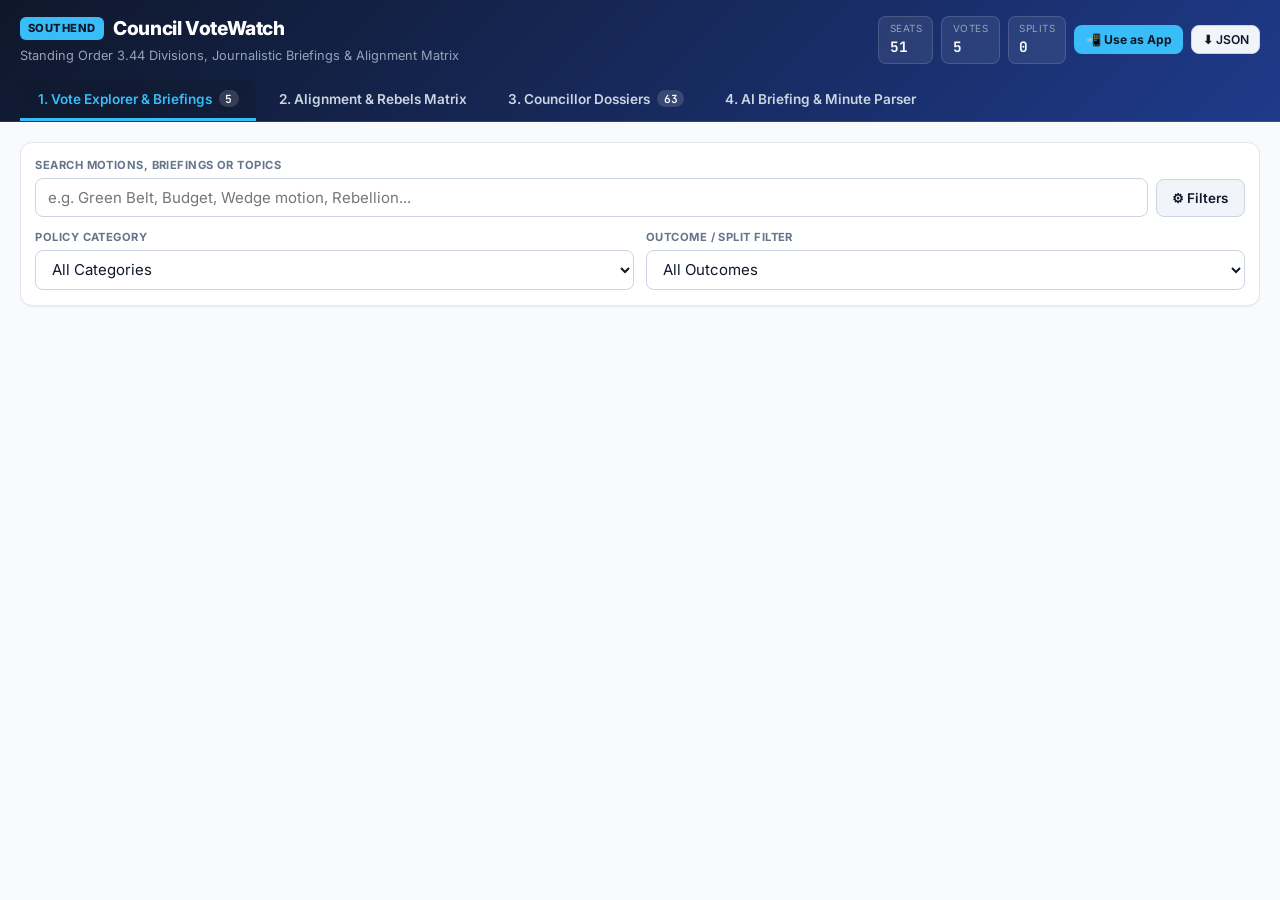
==== commit 3b784a74: "Add files via upload" ====
--- a/index.html
+++ b/index.html
@@ -2,11 +2,22 @@
 <html lang="en-GB">
 <head>
   <meta charset="UTF-8" />
-  <meta name="viewport" content="width=device-width, initial-scale=1.0" />
-  <title>Southend Council VoteWatch — Recorded Division & Alignment Tracker</title>
+  <meta name="viewport" content="width=device-width, initial-scale=1.0, maximum-scale=1.0, user-scalable=no, viewport-fit=cover" />
+  <title>Southend VoteWatch</title>
+
+  <!-- PWA & Standalone Mobile Meta Tags -->
+  <link rel="manifest" href="./manifest.json" />
+  <meta name="theme-color" content="#0f172a" />
+  <meta name="mobile-web-app-capable" content="yes" />
+  <meta name="apple-mobile-web-app-capable" content="yes" />
+  <meta name="apple-mobile-web-app-status-bar-style" content="black-translucent" />
+  <meta name="apple-mobile-web-app-title" content="VoteWatch" />
+  <link id="apple-touch-icon-link" rel="apple-touch-icon" href="" />
+
   <link rel="preconnect" href="https://fonts.googleapis.com">
   <link rel="preconnect" href="https://fonts.gstatic.com" crossorigin>
   <link href="https://fonts.googleapis.com/css2?family=Inter:wght@400;500;600;700;800&family=JetBrains+Mono:wght@400;500;600&display=swap" rel="stylesheet">
+
   <style>
     :root {
       --bg: #f8fafc;
@@ -42,15 +53,16 @@
       --party-ind: #8b5cf6;
       --party-non: #64748b;
 
-      --radius: 10px;
+      --radius: 12px;
       --shadow-sm: 0 1px 2px 0 rgba(15, 23, 42, 0.05);
-      --shadow: 0 4px 6px -1px rgba(15, 23, 42, 0.07), 0 2px 4px -2px rgba(15, 23, 42, 0.05);
+      --shadow: 0 4px 12px -2px rgba(15, 23, 42, 0.08);
     }
 
     * {
       box-sizing: border-box;
       margin: 0;
       padding: 0;
+      -webkit-tap-highlight-color: transparent;
     }
 
     body {
@@ -60,14 +72,18 @@
       line-height: 1.5;
       font-size: 14px;
       -webkit-font-smoothing: antialiased;
-    }
-
-    /* Top Header & Civic Bar */
+      padding-bottom: env(safe-area-inset-bottom);
+    }
+
+    /* Top Header & Safe Area Support */
     .top-header {
       background: linear-gradient(135deg, #0f172a 0%, #1e3a8a 100%);
       color: #ffffff;
-      padding: 1.25rem 1.5rem 0 1.5rem;
+      padding: calc(0.9rem + env(safe-area-inset-top)) 1.25rem 0 1.25rem;
       border-bottom: 1px solid rgba(255,255,255,0.12);
+      position: sticky;
+      top: 0;
+      z-index: 40;
     }
 
     .header-inner {
@@ -78,44 +94,45 @@
     .header-top-row {
       display: flex;
       justify-content: space-between;
-      align-items: flex-start;
+      align-items: center;
       flex-wrap: wrap;
-      gap: 1rem;
-      padding-bottom: 1.25rem;
+      gap: 0.75rem;
+      padding-bottom: 0.9rem;
     }
 
     .brand-title {
       display: flex;
       align-items: center;
-      gap: 0.75rem;
+      gap: 0.6rem;
+      flex-wrap: wrap;
     }
 
     .brand-badge {
       background: #38bdf8;
       color: #0f172a;
       font-weight: 800;
-      font-size: 0.75rem;
-      padding: 0.25rem 0.55rem;
+      font-size: 0.7rem;
+      padding: 0.2rem 0.5rem;
       border-radius: 6px;
       letter-spacing: 0.04em;
       text-transform: uppercase;
     }
 
     .brand-title h1 {
-      font-size: 1.35rem;
+      font-size: 1.2rem;
       font-weight: 800;
       letter-spacing: -0.02em;
     }
 
     .brand-subtitle {
       color: #94a3b8;
-      font-size: 0.85rem;
-      margin-top: 0.2rem;
+      font-size: 0.8rem;
+      margin-top: 0.15rem;
     }
 
     .header-stats {
       display: flex;
-      gap: 0.75rem;
+      gap: 0.5rem;
       flex-wrap: wrap;
       align-items: center;
     }
@@ -123,54 +140,50 @@
     .stat-pill {
       background: rgba(255, 255, 255, 0.08);
       border: 1px solid rgba(255, 255, 255, 0.14);
-      padding: 0.4rem 0.8rem;
+      padding: 0.3rem 0.65rem;
       border-radius: 8px;
       display: flex;
       flex-direction: column;
     }
 
     .stat-pill span.label {
-      font-size: 0.68rem;
+      font-size: 0.62rem;
       text-transform: uppercase;
       letter-spacing: 0.05em;
       color: #94a3b8;
     }
 
     .stat-pill span.val {
-      font-size: 1rem;
+      font-size: 0.9rem;
       font-weight: 700;
       color: #f8fafc;
       font-family: 'JetBrains Mono', monospace;
     }
 
-    /* Navigation Tabs */
+    /* Desktop Navigation Tabs */
     .nav-tabs {
       display: flex;
       gap: 0.35rem;
       overflow-x: auto;
-    }
+      scrollbar-width: none;
+    }
+    .nav-tabs::-webkit-scrollbar { display: none; }
 
     .nav-tab {
       background: transparent;
       color: #cbd5e1;
       border: none;
-      padding: 0.75rem 1.15rem;
-      font-size: 0.88rem;
+      padding: 0.7rem 1.1rem;
+      font-size: 0.85rem;
       font-weight: 600;
       cursor: pointer;
       border-bottom: 3px solid transparent;
       transition: all 0.15s ease;
       display: flex;
       align-items: center;
-      gap: 0.5rem;
+      gap: 0.45rem;
       white-space: nowrap;
       font-family: inherit;
-    }
-
-    .nav-tab:hover {
-      color: #ffffff;
-      background: rgba(255, 255, 255, 0.05);
-      border-radius: 8px 8px 0 0;
     }
 
     .nav-tab.active {
@@ -183,39 +196,99 @@
     .tab-count {
       background: rgba(255, 255, 255, 0.15);
       color: #fff;
-      font-size: 0.72rem;
-      padding: 0.1rem 0.45rem;
+      font-size: 0.7rem;
+      padding: 0.08rem 0.4rem;
       border-radius: 999px;
       font-family: 'JetBrains Mono', monospace;
+    }
+
+    /* Mobile Fixed Bottom Navigation Bar */
+    .mobile-bottom-nav {
+      display: none;
+      position: fixed;
+      bottom: 0;
+      left: 0;
+      right: 0;
+      background: rgba(15, 23, 42, 0.97);
+      backdrop-filter: blur(12px);
+      -webkit-backdrop-filter: blur(12px);
+      border-top: 1px solid rgba(255,255,255,0.12);
+      padding: 0.35rem 0.5rem calc(0.35rem + env(safe-area-inset-bottom)) 0.5rem;
+      z-index: 50;
+      justify-content: space-around;
+    }
+
+    .mob-nav-btn {
+      background: none;
+      border: none;
+      color: #94a3b8;
+      display: flex;
+      flex-direction: column;
+      align-items: center;
+      gap: 0.2rem;
+      font-size: 0.68rem;
+      font-weight: 600;
+      padding: 0.35rem 0.75rem;
+      border-radius: 8px;
+      font-family: inherit;
+      cursor: pointer;
+    }
+
+    .mob-nav-btn svg {
+      width: 20px;
+      height: 20px;
+      stroke: currentColor;
+      stroke-width: 2;
+      fill: none;
+    }
+
+    .mob-nav-btn.active {
+      color: #38bdf8;
+      background: rgba(56, 189, 248, 0.12);
     }
 
     /* Main Container */
     .main-container {
       max-width: 1400px;
-      margin: 1.5rem auto;
-      padding: 0 1.5rem 3rem;
-    }
-
-    .lens-section {
-      display: none;
-    }
-
-    .lens-section.active {
-      display: block;
-    }
-
-    /* Controls / Filter Bar */
+      margin: 1.25rem auto;
+      padding: 0 1.25rem 3rem;
+    }
+
+    .lens-section { display: none; }
+    .lens-section.active { display: block; }
+
+    /* Filter Bar & Mobile Filter Drawer */
     .filter-bar {
       background: var(--surface);
       border: 1px solid var(--border);
       border-radius: var(--radius);
-      padding: 1rem;
-      margin-bottom: 1.25rem;
+      padding: 0.9rem;
+      margin-bottom: 1rem;
       display: flex;
       flex-wrap: wrap;
-      gap: 0.85rem;
+      gap: 0.75rem;
       align-items: center;
       box-shadow: var(--shadow-sm);
+    }
+
+    .search-row-mobile {
+      display: flex;
+      gap: 0.5rem;
+      width: 100%;
+      align-items: flex-end;
+    }
+
+    .mobile-filter-toggle {
+      display: none;
+      white-space: nowrap;
+      height: 38px;
+    }
+
+    .filter-collapsible {
+      display: flex;
+      flex-wrap: wrap;
+      gap: 0.75rem;
+      width: 100%;
     }
 
     .filter-group {
@@ -223,11 +296,11 @@
       flex-direction: column;
       gap: 0.25rem;
       flex: 1;
-      min-width: 180px;
+      min-width: 170px;
     }
 
     .filter-group label {
-      font-size: 0.72rem;
+      font-size: 0.7rem;
       font-weight: 700;
       text-transform: uppercase;
       color: var(--text-light);
@@ -235,18 +308,18 @@
     }
 
     input[type="text"],
+    input[type="password"],
     input[type="date"],
     select,
     textarea {
       width: 100%;
       padding: 0.55rem 0.75rem;
       border: 1px solid var(--border-strong);
-      border-radius: 6px;
-      font-size: 0.875rem;
+      border-radius: 8px;
+      font-size: 15px;
       font-family: inherit;
       color: var(--text);
       background: #fff;
-      transition: border-color 0.15s;
     }
 
     input:focus, select:focus, textarea:focus {
@@ -260,10 +333,10 @@
       align-items: center;
       justify-content: center;
       gap: 0.4rem;
-      padding: 0.55rem 1rem;
-      border-radius: 6px;
+      padding: 0.55rem 0.95rem;
+      border-radius: 8px;
       font-weight: 600;
-      font-size: 0.85rem;
+      font-size: 0.84rem;
       cursor: pointer;
       border: 1px solid transparent;
       transition: all 0.15s;
@@ -271,44 +344,26 @@
       text-decoration: none;
     }
 
-    .btn-primary {
-      background: var(--primary);
-      color: #fff;
-    }
-    .btn-primary:hover {
-      background: #172554;
-    }
-
-    .btn-secondary {
-      background: var(--surface-alt);
-      color: var(--text);
-      border-color: var(--border-strong);
-    }
-    .btn-secondary:hover {
-      background: #e2e8f0;
-    }
-
-    .btn-success {
-      background: #16a34a;
-      color: #fff;
-    }
-    .btn-success:hover {
-      background: #15803d;
-    }
-
-    .btn-sm {
-      padding: 0.35rem 0.65rem;
-      font-size: 0.78rem;
-    }
-
-    /* Party Badges */
+    .btn:disabled {
+      opacity: 0.55;
+      cursor: not-allowed;
+    }
+
+    .btn-primary { background: var(--primary); color: #fff; }
+    .btn-ai { background: linear-gradient(135deg, #4f46e5 0%, #0284c7 100%); color: #fff; font-weight: 700; }
+    .btn-secondary { background: var(--surface-alt); color: var(--text); border-color: var(--border-strong); }
+    .btn-success { background: #16a34a; color: #fff; }
+    .btn-install { background: #38bdf8; color: #0f172a; font-weight: 700; }
+    .btn-sm { padding: 0.35rem 0.65rem; font-size: 0.76rem; }
+
+    /* Party Badges & Vote Pills */
     .party-badge {
       display: inline-flex;
       align-items: center;
       gap: 0.35rem;
       padding: 0.18rem 0.55rem;
       border-radius: 999px;
-      font-size: 0.72rem;
+      font-size: 0.7rem;
       font-weight: 700;
       color: #fff;
       white-space: nowrap;
@@ -329,16 +384,14 @@
     .bg-ind { background-color: var(--party-ind); }
     .bg-non { background-color: var(--party-non); }
 
-    /* Vote Pills */
     .vote-pill {
       display: inline-flex;
       align-items: center;
-      padding: 0.2rem 0.55rem;
+      padding: 0.2rem 0.5rem;
       border-radius: 6px;
-      font-size: 0.73rem;
+      font-size: 0.72rem;
       font-weight: 700;
       text-transform: uppercase;
-      letter-spacing: 0.03em;
       font-family: 'JetBrains Mono', monospace;
     }
     .vote-for { background: var(--vote-for-bg); color: #166534; border: 1px solid #86efac; }
@@ -351,18 +404,17 @@
       background: #fff1f2;
       color: #be123c;
       border: 1px solid #fda4af;
-      font-size: 0.68rem;
+      font-size: 0.66rem;
       font-weight: 800;
-      padding: 0.1rem 0.4rem;
+      padding: 0.1rem 0.38rem;
       border-radius: 4px;
       text-transform: uppercase;
-      letter-spacing: 0.04em;
       display: inline-flex;
       align-items: center;
       gap: 0.2rem;
     }
 
-    /* Motion Cards (Lens 1: Vote Explorer) */
+    /* Motion Cards */
     .motion-card {
       background: var(--surface);
       border: 1px solid var(--border);
@@ -370,31 +422,26 @@
       margin-bottom: 1rem;
       box-shadow: var(--shadow-sm);
       overflow: hidden;
-      transition: border-color 0.15s;
-    }
-
-    .motion-card:hover {
-      border-color: #94a3b8;
     }
 
     .motion-card-header {
-      padding: 1.25rem;
+      padding: 1.15rem;
       cursor: pointer;
     }
 
     .motion-meta-row {
       display: flex;
       justify-content: space-between;
-      align-items: center;
+      align-items: flex-start;
       flex-wrap: wrap;
-      gap: 0.5rem;
+      gap: 0.45rem;
       margin-bottom: 0.5rem;
     }
 
     .motion-tags {
       display: flex;
       align-items: center;
-      gap: 0.5rem;
+      gap: 0.4rem;
       flex-wrap: wrap;
     }
 
@@ -402,54 +449,142 @@
       background: var(--surface-alt);
       border: 1px solid var(--border-strong);
       color: var(--text-muted);
+      font-size: 0.7rem;
+      font-weight: 600;
+      padding: 0.15rem 0.5rem;
+      border-radius: 5px;
+    }
+
+    .outcome-badge {
       font-size: 0.72rem;
-      font-weight: 600;
-      padding: 0.15rem 0.55rem;
-      border-radius: 5px;
-    }
-
-    .outcome-badge {
-      font-size: 0.75rem;
       font-weight: 800;
-      padding: 0.2rem 0.65rem;
+      padding: 0.2rem 0.6rem;
       border-radius: 6px;
       text-transform: uppercase;
-      letter-spacing: 0.05em;
+      white-space: nowrap;
     }
     .outcome-passed { background: #dcfce7; color: #15803d; border: 1px solid #86efac; }
     .outcome-rejected { background: #fee2e2; color: #b91c1c; border: 1px solid #fca5a5; }
 
     .motion-title {
-      font-size: 1.08rem;
-      font-weight: 700;
+      font-size: 1.05rem;
+      font-weight: 800;
       color: var(--text);
+      margin-bottom: 0.3rem;
+      line-height: 1.35;
+    }
+
+    .motion-headline-deck {
+      color: #1e293b;
+      font-size: 0.88rem;
+      font-weight: 500;
+      margin-bottom: 0.8rem;
+      padding-left: 0.65rem;
+      border-left: 3px solid var(--accent);
+    }
+
+    /* Journalistic 4-Part Briefing Grid */
+    .briefing-container {
+      background: #ffffff;
+      border: 1px solid #cbd5e1;
+      border-radius: 10px;
+      padding: 1rem;
+      margin-bottom: 1.1rem;
+      box-shadow: var(--shadow-sm);
+    }
+
+    .briefing-header-bar {
+      display: flex;
+      justify-content: space-between;
+      align-items: center;
+      flex-wrap: wrap;
+      gap: 0.5rem;
+      padding-bottom: 0.65rem;
+      margin-bottom: 0.85rem;
+      border-bottom: 1px solid var(--border);
+    }
+
+    .briefing-header-title {
+      font-size: 0.78rem;
+      font-weight: 800;
+      text-transform: uppercase;
+      letter-spacing: 0.05em;
+      color: var(--primary);
+      display: flex;
+      align-items: center;
+      gap: 0.4rem;
+    }
+
+    .briefing-grid {
+      display: grid;
+      grid-template-columns: repeat(2, 1fr);
+      gap: 0.85rem;
+    }
+
+    .briefing-box {
+      background: #f8fafc;
+      border: 1px solid #e2e8f0;
+      border-radius: 8px;
+      padding: 0.8rem 0.9rem;
+    }
+
+    .briefing-box-label {
+      font-size: 0.72rem;
+      font-weight: 800;
+      text-transform: uppercase;
+      letter-spacing: 0.04em;
+      color: #0f172a;
       margin-bottom: 0.35rem;
-    }
-
-    .motion-summary {
-      color: var(--text-muted);
-      font-size: 0.86rem;
-      margin-bottom: 0.9rem;
-    }
+      display: flex;
+      align-items: center;
+      gap: 0.35rem;
+    }
+
+    .briefing-box p {
+      font-size: 0.83rem;
+      color: #334155;
+      line-height: 1.55;
+    }
+
+    .briefing-sources {
+      margin-top: 0.75rem;
+      padding-top: 0.65rem;
+      border-top: 1px dashed var(--border);
+      display: flex;
+      flex-wrap: wrap;
+      gap: 0.45rem;
+      align-items: center;
+      font-size: 0.73rem;
+      color: var(--text-light);
+    }
+
+    .source-chip {
+      background: var(--primary-light);
+      color: var(--primary);
+      border: 1px solid #bfdbfe;
+      padding: 0.15rem 0.5rem;
+      border-radius: 999px;
+      text-decoration: none;
+      font-weight: 600;
+      font-size: 0.71rem;
+    }
+    .source-chip:hover { background: #dbeafe; }
 
     /* Proportional Vote Bar */
-    .vote-bar-wrap {
-      margin: 0.75rem 0;
-    }
-
+    .vote-bar-wrap { margin: 0.65rem 0; }
     .vote-bar-labels {
       display: flex;
       justify-content: space-between;
       flex-wrap: wrap;
-      gap: 0.5rem;
-      font-size: 0.78rem;
+      gap: 0.4rem;
+      font-size: 0.74rem;
       font-weight: 600;
       margin-bottom: 0.35rem;
       font-family: 'JetBrains Mono', monospace;
     }
 
     .vote-bar-track {
-      height: 12px;
+      height: 11px;
       width: 100%;
       background: var(--surface-alt);
       border-radius: 999px;
@@ -463,13 +598,12 @@
     .bar-seg-no_vote { background: var(--vote-novote); }
     .bar-seg-absent { background: #cbd5e1; }
 
-    /* Party Split Pills Row */
     .party-splits-grid {
       display: flex;
       flex-wrap: wrap;
-      gap: 0.5rem;
-      margin-top: 0.85rem;
-      padding-top: 0.85rem;
+      gap: 0.4rem;
+      margin-top: 0.75rem;
+      padding-top: 0.75rem;
       border-top: 1px dashed var(--border);
     }
 
@@ -477,34 +611,30 @@
       background: var(--surface-alt);
       border: 1px solid var(--border);
       border-radius: 6px;
-      padding: 0.3rem 0.6rem;
-      font-size: 0.75rem;
-      display: flex;
-      align-items: center;
-      gap: 0.45rem;
-    }
-
+      padding: 0.25rem 0.5rem;
+      font-size: 0.72rem;
+      display: flex;
+      align-items: center;
+      gap: 0.35rem;
+    }
     .party-split-pill.split-alert {
       background: #fffbeb;
       border-color: #fcd34d;
     }
 
-    /* Expanded Motion Inspection Drawer */
+    /* Expanded Motion Details */
     .motion-details {
       display: none;
-      background: #f8fafc;
+      background: #f1f5f9;
       border-top: 1px solid var(--border);
-      padding: 1.25rem;
-    }
-
-    .motion-card.expanded .motion-details {
-      display: block;
-    }
+      padding: 1.1rem;
+    }
+    .motion-card.expanded .motion-details { display: block; }
 
     .division-columns {
       display: grid;
-      grid-template-columns: repeat(auto-fit, minmax(230px, 1fr));
-      gap: 1rem;
+      grid-template-columns: repeat(auto-fit, minmax(220px, 1fr));
+      gap: 0.85rem;
       margin-top: 0.75rem;
     }
 
@@ -512,15 +642,14 @@
       background: var(--surface);
       border: 1px solid var(--border);
       border-radius: 8px;
-      padding: 0.85rem;
+      padding: 0.75rem;
     }
 
     .division-col h4 {
-      font-size: 0.8rem;
+      font-size: 0.78rem;
       text-transform: uppercase;
-      letter-spacing: 0.04em;
-      margin-bottom: 0.65rem;
-      padding-bottom: 0.4rem;
+      margin-bottom: 0.5rem;
+      padding-bottom: 0.35rem;
       border-bottom: 2px solid var(--border);
       display: flex;
       justify-content: space-between;
@@ -530,8 +659,8 @@
       list-style: none;
       display: flex;
       flex-direction: column;
-      gap: 0.35rem;
-      max-height: 340px;
+      gap: 0.25rem;
+      max-height: 300px;
       overflow-y: auto;
     }
 
@@ -540,59 +669,54 @@
       justify-content: space-between;
       align-items: center;
       font-size: 0.8rem;
-      padding: 0.25rem 0.4rem;
-      border-radius: 4px;
+      padding: 0.35rem 0.45rem;
+      border-radius: 6px;
       cursor: pointer;
     }
-    .voter-item:hover {
-      background: var(--surface-alt);
-    }
-
-    /* Lens 2: Alignment & Rebels Layout */
+    .voter-item:hover, .voter-item:active { background: var(--surface-alt); }
+
+    /* Lens 2: Alignment & Rebels */
     .grid-2col {
       display: grid;
-      grid-template-columns: repeat(auto-fit, minmax(420px, 1fr));
-      gap: 1.25rem;
-      margin-bottom: 1.25rem;
+      grid-template-columns: repeat(auto-fit, minmax(380px, 1fr));
+      gap: 1.1rem;
+      margin-bottom: 1.1rem;
     }
 
     .panel-card {
       background: var(--surface);
       border: 1px solid var(--border);
       border-radius: var(--radius);
-      padding: 1.25rem;
+      padding: 1.1rem;
       box-shadow: var(--shadow-sm);
     }
 
     .panel-card h3 {
-      font-size: 1rem;
+      font-size: 0.98rem;
       font-weight: 700;
       margin-bottom: 0.25rem;
-      display: flex;
-      align-items: center;
-      justify-content: space-between;
     }
 
     .panel-subtitle {
-      font-size: 0.8rem;
+      font-size: 0.78rem;
       color: var(--text-muted);
-      margin-bottom: 1rem;
-    }
-
-    /* Matrix Table */
+      margin-bottom: 0.9rem;
+    }
+
     .matrix-table-wrap {
       overflow-x: auto;
+      -webkit-overflow-scrolling: touch;
     }
 
     table.data-table {
       width: 100%;
       border-collapse: collapse;
-      font-size: 0.82rem;
+      font-size: 0.8rem;
     }
 
     table.data-table th,
     table.data-table td {
-      padding: 0.6rem 0.75rem;
+      padding: 0.55rem 0.65rem;
       border-bottom: 1px solid var(--border);
       text-align: left;
     }
@@ -600,33 +724,27 @@
     table.data-table th {
       background: var(--surface-alt);
       font-weight: 700;
-      font-size: 0.73rem;
+      font-size: 0.7rem;
       text-transform: uppercase;
       color: var(--text-muted);
-      letter-spacing: 0.03em;
-    }
-
-    table.data-table tr:hover td {
-      background: #f8fafc;
+      white-space: nowrap;
     }
 
     .heat-cell {
       font-family: 'JetBrains Mono', monospace;
       font-weight: 600;
       text-align: center !important;
-      border-radius: 4px;
-    }
-
-    /* Head-to-Head Dyad Comparator */
+    }
+
     .dyad-selector-box {
       display: grid;
       grid-template-columns: 1fr auto 1fr;
-      gap: 0.75rem;
+      gap: 0.65rem;
       align-items: center;
       background: var(--surface-alt);
-      padding: 1rem;
+      padding: 0.9rem;
       border-radius: 8px;
-      margin-bottom: 1rem;
+      margin-bottom: 0.9rem;
     }
 
     .dyad-score-banner {
@@ -635,13 +753,13 @@
       justify-content: space-between;
       background: var(--primary-light);
       border: 1px solid #bfdbfe;
-      padding: 1rem 1.25rem;
+      padding: 0.9rem 1.1rem;
       border-radius: 8px;
-      margin-bottom: 1rem;
+      margin-bottom: 0.9rem;
     }
 
     .dyad-big-pct {
-      font-size: 2rem;
+      font-size: 1.8rem;
       font-weight: 800;
       color: var(--primary);
       font-family: 'JetBrains Mono', monospace;
@@ -650,41 +768,27 @@
     /* Lens 3: Councillor Dossiers */
     .cllr-layout {
       display: grid;
-      grid-template-columns: 360px 1fr;
-      gap: 1.25rem;
+      grid-template-columns: 350px 1fr;
+      gap: 1.1rem;
       align-items: start;
-    }
-
-    @media (max-width: 960px) {
-      .cllr-layout {
-        grid-template-columns: 1fr;
-      }
-      .dyad-selector-box {
-        grid-template-columns: 1fr;
-      }
     }
 
     .cllr-list-Pane {
       background: var(--surface);
       border: 1px solid var(--border);
       border-radius: var(--radius);
-      max-height: 750px;
+      max-height: 740px;
       overflow-y: auto;
       box-shadow: var(--shadow-sm);
     }
 
     .cllr-list-item {
-      padding: 0.75rem 1rem;
+      padding: 0.8rem 1rem;
       border-bottom: 1px solid var(--border);
       cursor: pointer;
       display: flex;
       justify-content: space-between;
       align-items: center;
-      transition: background 0.12s;
-    }
-
-    .cllr-list-item:hover {
-      background: var(--surface-alt);
     }
 
     .cllr-list-item.selected {
@@ -692,15 +796,12 @@
       border-left: 4px solid var(--primary);
     }
 
-    .cllr-name-block .name {
-      font-weight: 700;
-      font-size: 0.88rem;
-      color: var(--text);
-    }
-
-    .cllr-name-block .sub {
-      font-size: 0.75rem;
-      color: var(--text-light);
+    .cllr-name-block .name { font-weight: 700; font-size: 0.88rem; }
+    .cllr-name-block .sub { font-size: 0.74rem; color: var(--text-light); }
+
+    .mobile-back-bar {
+      display: none;
+      margin-bottom: 0.85rem;
     }
 
     .dossier-header {
@@ -708,83 +809,107 @@
       justify-content: space-between;
       align-items: flex-start;
       flex-wrap: wrap;
-      gap: 1rem;
-      padding-bottom: 1.25rem;
+      gap: 0.75rem;
+      padding-bottom: 1rem;
       border-bottom: 1px solid var(--border);
-      margin-bottom: 1.25rem;
+      margin-bottom: 1rem;
     }
 
     .kpi-grid {
       display: grid;
-      grid-template-columns: repeat(auto-fit, minmax(140px, 1fr));
-      gap: 0.85rem;
-      margin-bottom: 1.25rem;
+      grid-template-columns: repeat(2, 1fr);
+      gap: 0.75rem;
+      margin-bottom: 1.1rem;
+    }
+
+    @media (min-width: 640px) {
+      .kpi-grid { grid-template-columns: repeat(4, 1fr); }
     }
 
     .kpi-box {
       background: var(--surface-alt);
       border: 1px solid var(--border);
       border-radius: 8px;
-      padding: 0.85rem;
-    }
-
+      padding: 0.75rem;
+    }
     .kpi-box .kpi-label {
-      font-size: 0.72rem;
+      font-size: 0.68rem;
       text-transform: uppercase;
       color: var(--text-light);
       font-weight: 700;
     }
-
     .kpi-box .kpi-val {
-      font-size: 1.4rem;
+      font-size: 1.3rem;
       font-weight: 800;
       font-family: 'JetBrains Mono', monospace;
-      margin-top: 0.2rem;
-    }
-
-    /* Lens 4: Minute-to-JSON Parser */
+      margin-top: 0.15rem;
+    }
+
+    /* Lens 4: Parser & AI Briefing Studio */
     .parser-grid {
       display: grid;
-      grid-template-columns: 1.1fr 0.9fr;
-      gap: 1.25rem;
-    }
-
-    @media (max-width: 960px) {
-      .parser-grid {
-        grid-template-columns: 1fr;
-      }
-    }
-
-    .checksum-row {
-      display: flex;
-      align-items: center;
-      justify-content: space-between;
-      padding: 0.5rem 0.75rem;
-      border-radius: 6px;
-      margin-bottom: 0.45rem;
+      grid-template-columns: 1.05fr 0.95fr;
+      gap: 1.1rem;
+    }
+
+    .api-key-banner {
+      background: #f0f9ff;
+      border: 1px solid #bae6fd;
+      border-radius: 10px;
+      padding: 0.85rem;
+      margin-bottom: 1rem;
+    }
+
+    .ai-status-banner {
+      display: none;
+      background: #eef2ff;
+      border: 1px solid #c7d2fe;
+      color: #3730a3;
+      border-radius: 8px;
+      padding: 0.75rem 0.9rem;
+      margin-bottom: 0.9rem;
       font-size: 0.82rem;
       font-weight: 600;
-    }
-    .checksum-ok {
-      background: #dcfce7;
-      color: #166534;
-      border: 1px solid #86efac;
-    }
-    .checksum-warn {
-      background: #fef3c7;
-      color: #92400e;
-      border: 1px solid #fcd34d;
-    }
+      align-items: center;
+      gap: 0.6rem;
+    }
+    .ai-status-banner.active { display: flex; }
+
+    @keyframes pulseDot {
+      0%, 100% { opacity: 1; transform: scale(1); }
+      50% { opacity: 0.4; transform: scale(0.85); }
+    }
+    .pulse-indicator {
+      width: 10px;
+      height: 10px;
+      border-radius: 50%;
+      background: #4f46e5;
+      animation: pulseDot 1.2s infinite ease-in-out;
+      flex-shrink: 0;
+    }
+
+    .checksum-row {
+      display: flex;
+      align-items: center;
+      justify-content: space-between;
+      padding: 0.45rem 0.7rem;
+      border-radius: 6px;
+      margin-bottom: 0.4rem;
+      font-size: 0.8rem;
+      font-weight: 600;
+    }
+    .checksum-ok { background: #dcfce7; color: #166534; border: 1px solid #86efac; }
+    .checksum-warn { background: #fef3c7; color: #92400e; border: 1px solid #fcd34d; }
 
     .code-preview {
       background: #0f172a;
       color: #e2e8f0;
       font-family: 'JetBrains Mono', monospace;
-      font-size: 0.76rem;
-      padding: 1rem;
+      font-size: 0.74rem;
+      padding: 0.9rem;
       border-radius: 8px;
       overflow-x: auto;
-      max-height: 360px;
+      max-height: 290px;
       white-space: pre;
     }
 
@@ -792,13 +917,13 @@
       background: #fffbeb;
       border: 1px solid #f59e0b;
       border-radius: 8px;
-      padding: 0.85rem;
-      margin-bottom: 1rem;
+      padding: 0.8rem;
+      margin-bottom: 0.9rem;
     }
 
     .status-pill {
-      font-size: 0.68rem;
-      padding: 0.1rem 0.45rem;
+      font-size: 0.66rem;
+      padding: 0.1rem 0.42rem;
       border-radius: 4px;
       font-weight: 700;
       text-transform: uppercase;
@@ -806,6 +931,69 @@
     .status-active { background: #dcfce7; color: #15803d; }
     .status-vacating { background: #fef3c7; color: #b45309; }
     .status-former { background: #e2e8f0; color: #475569; }
+
+    /* Install Modal Sheet */
+    .modal-backdrop {
+      display: none;
+      position: fixed;
+      inset: 0;
+      background: rgba(15, 23, 42, 0.65);
+      z-index: 100;
+      align-items: flex-end;
+      justify-content: center;
+      padding: 1rem;
+    }
+    .modal-backdrop.open { display: flex; }
+
+    .install-sheet {
+      background: var(--surface);
+      width: 100%;
+      max-width: 440px;
+      border-radius: 16px;
+      padding: 1.35rem;
+      box-shadow: 0 20px 25px -5px rgba(0,0,0,0.25);
+      margin-bottom: env(safe-area-inset-bottom);
+    }
+
+    /* =============================================
+       MOBILE-SPECIFIC RESPONSIVE BREAKPOINTS
+       ============================================= */
+    @media (max-width: 820px) {
+      body {
+        padding-bottom: calc(74px + env(safe-area-inset-bottom));
+      }
+      .nav-tabs { display: none; }
+      .mobile-bottom-nav { display: flex; }
+      .brand-subtitle, .hide-mobile { display: none !important; }
+      .main-container {
+        margin: 0.85rem auto;
+        padding: 0 0.85rem 2rem;
+      }
+      .mobile-filter-toggle { display: inline-flex; }
+      .filter-collapsible {
+        display: none;
+        padding-top: 0.5rem;
+        border-top: 1px solid var(--border);
+      }
+      .filter-collapsible.open { display: flex; }
+      .grid-2col, .parser-grid, .dyad-selector-box, .briefing-grid {
+        grid-template-columns: 1fr;
+      }
+
+      /* Master-Detail Drill-Down for Councillor Dossiers */
+      .cllr-layout { grid-template-columns: 1fr; }
+      .cllr-layout.mobile-detail-active .cllr-list-Pane,
+      .cllr-layout.mobile-detail-active #dossiers-filter-bar {
+        display: none;
+      }
+      .cllr-layout:not(.mobile-detail-active) #cllr-dossier-detail {
+        display: none;
+      }
+      .cllr-layout.mobile-detail-active .mobile-back-bar {
+        display: block;
+      }
+      .cllr-list-Pane { max-height: none; }
+    }
   </style>
 </head>
 <body>
@@ -816,106 +1004,127 @@
       <div class="header-top-row">
         <div>
           <div class="brand-title">
-            <span class="brand-badge">Southend-on-Sea</span>
-            <h1>Council VoteWatch & Alignment Explorer</h1>
-          </div>
-          <p class="brand-subtitle">Recorded Standing Order 3.44 Divisions, Party Cohesion & Councillor Dossiers (2026–2027 Session)</p>
+            <span class="brand-badge">Southend</span>
+            <h1>Council VoteWatch</h1>
+          </div>
+          <p class="brand-subtitle">Standing Order 3.44 Divisions, Journalistic Briefings & Alignment Matrix</p>
         </div>
 
         <div class="header-stats">
           <div class="stat-pill">
-            <span class="label">Active Seats</span>
+            <span class="label">Seats</span>
             <span class="val" id="stat-active-seats">51</span>
           </div>
           <div class="stat-pill">
-            <span class="label">Total Roster</span>
-            <span class="val" id="stat-total-cllrs">63</span>
-          </div>
-          <div class="stat-pill">
-            <span class="label">Recorded Votes</span>
+            <span class="label">Votes</span>
             <span class="val" id="stat-total-motions">5</span>
           </div>
-          <div class="stat-pill">
-            <span class="label">Rebel / Split Votes</span>
+          <div class="stat-pill hide-mobile">
+            <span class="label">Splits</span>
             <span class="val" id="stat-rebel-count">0</span>
           </div>
-          <button class="btn btn-secondary btn-sm" onclick="exportFullDatabase()" title="Download councillors & motions as JSON">
-            ⬇ Export JSON
+          <button class="btn btn-install btn-sm" id="btn-install-app" onclick="handleInstallClick()">
+            📲 Use as App
+          </button>
+          <button class="btn btn-secondary btn-sm" onclick="exportFullDatabase()" title="Download JSON">
+            ⬇ JSON
           </button>
         </div>
       </div>
 
-      <!-- MAIN NAVIGATION LENSES -->
+      <!-- DESKTOP NAVIGATION TABS -->
       <nav class="nav-tabs" role="tablist">
-        <button class="nav-tab active" onclick="switchTab('motions', this)">
-          1. Vote Explorer <span class="tab-count" id="tab-count-motions">5</span>
+        <button class="nav-tab active" data-lens="motions" onclick="switchTab('motions')">
+          1. Vote Explorer & Briefings <span class="tab-count" id="tab-count-motions">5</span>
         </button>
-        <button class="nav-tab" onclick="switchTab('alignment', this)">
+        <button class="nav-tab" data-lens="alignment" onclick="switchTab('alignment')">
           2. Alignment & Rebels Matrix
         </button>
-        <button class="nav-tab" onclick="switchTab('dossiers', this)">
+        <button class="nav-tab" data-lens="dossiers" onclick="switchTab('dossiers')">
           3. Councillor Dossiers <span class="tab-count" id="tab-count-cllrs">63</span>
         </button>
-        <button class="nav-tab" onclick="switchTab('parser', this)">
-          4. Minute-to-JSON Parser <span class="tab-count">+ Add Vote</span>
+        <button class="nav-tab" data-lens="parser" onclick="switchTab('parser')">
+          4. AI Briefing & Minute Parser
         </button>
       </nav>
     </div>
   </header>
 
+  <!-- MOBILE FIXED BOTTOM TAB BAR -->
+  <nav class="mobile-bottom-nav" aria-label="Mobile Navigation">
+    <button class="mob-nav-btn active" data-lens="motions" onclick="switchTab('motions')">
+      <svg viewBox="0 0 24 24"><path d="M9 11l3 3L22 4"/><path d="M21 12v7a2 2 0 01-2 2H5a2 2 0 01-2-2V5a2 2 0 012-2h11"/></svg>
+      <span>Votes</span>
+    </button>
+    <button class="mob-nav-btn" data-lens="alignment" onclick="switchTab('alignment')">
+      <svg viewBox="0 0 24 24"><rect x="3" y="3" width="7" height="7"/><rect x="14" y="3" width="7" height="7"/><rect x="14" y="14" width="7" height="7"/><rect x="3" y="14" width="7" height="7"/></svg>
+      <span>Matrix</span>
+    </button>
+    <button class="mob-nav-btn" data-lens="dossiers" onclick="switchTab('dossiers', false)">
+      <svg viewBox="0 0 24 24"><path d="M17 21v-2a4 4 0 00-4-4H5a4 4 0 00-4 4v2"/><circle cx="9" cy="7" r="4"/><path d="M23 21v-2a4 4 0 00-3-3.87"/><path d="M16 3.13a4 4 0 010 7.75"/></svg>
+      <span>Councillors</span>
+    </button>
+    <button class="mob-nav-btn" data-lens="parser" onclick="switchTab('parser')">
+      <svg viewBox="0 0 24 24"><polyline points="16 18 22 12 16 6"/><polyline points="8 6 2 12 8 18"/></svg>
+      <span>AI Parser</span>
+    </button>
+  </nav>
+
   <!-- MAIN WORKSPACE -->
   <main class="main-container">
 
-    <!-- ==========================================
-         LENS 1: MOTION / VOTE EXPLORER
-         ========================================== -->
+    <!-- LENS 1: VOTE EXPLORER & JOURNALISTIC BRIEFINGS -->
     <section id="lens-motions" class="lens-section active">
       <div class="filter-bar">
-        <div class="filter-group" style="flex: 2;">
-          <label for="motion-search">Search Motions, Summaries or Councillors</label>
-          <input type="text" id="motion-search" placeholder="e.g. Green Belt, Budget, Council Tax, Amendment..." oninput="renderMotions()" />
+        <div class="search-row-mobile">
+          <div class="filter-group" style="flex: 2;">
+            <label for="motion-search">Search Motions, Briefings or Topics</label>
+            <input type="text" id="motion-search" placeholder="e.g. Green Belt, Budget, Wedge motion, Rebellion..." oninput="renderMotions()" />
+          </div>
+          <button class="btn btn-secondary mobile-filter-toggle" onclick="toggleMobileFilters('motion-filters-collapse')">
+            ⚙ Filters
+          </button>
         </div>
-        <div class="filter-group">
-          <label for="motion-cat-filter">Policy Category</label>
-          <select id="motion-cat-filter" onchange="renderMotions()">
-            <option value="ALL">All Categories</option>
-            <option value="Green Belt & Planning">Green Belt & Planning</option>
-            <option value="Budget & Finance">Budget & Finance</option>
-            <option value="Highways & Transport">Highways & Transport</option>
-            <option value="Governance & Civic">Governance & Civic</option>
-          </select>
-        </div>
-        <div class="filter-group">
-          <label for="motion-outcome-filter">Outcome / Split Filter</label>
-          <select id="motion-outcome-filter" onchange="renderMotions()">
-            <option value="ALL">All Outcomes</option>
-            <option value="Passed">Passed Only</option>
-            <option value="Rejected">Rejected Only</option>
-            <option value="REBEL">Has Party Rebellion / Split</option>
-          </select>
+        <div class="filter-collapsible" id="motion-filters-collapse">
+          <div class="filter-group">
+            <label for="motion-cat-filter">Policy Category</label>
+            <select id="motion-cat-filter" onchange="renderMotions()">
+              <option value="ALL">All Categories</option>
+              <option value="Green Belt & Planning">Green Belt & Planning</option>
+              <option value="Budget & Finance">Budget & Finance</option>
+              <option value="Highways & Transport">Highways & Transport</option>
+              <option value="Governance & Civic">Governance & Civic</option>
+            </select>
+          </div>
+          <div class="filter-group">
+            <label for="motion-outcome-filter">Outcome / Split Filter</label>
+            <select id="motion-outcome-filter" onchange="renderMotions()">
+              <option value="ALL">All Outcomes</option>
+              <option value="Passed">Passed Only</option>
+              <option value="Rejected">Rejected Only</option>
+              <option value="REBEL">Has Party Split / Rebellion</option>
+            </select>
+          </div>
         </div>
       </div>
 
       <div id="motions-list-container"></div>
     </section>
 
-    <!-- ==========================================
-         LENS 2: ALIGNMENT & LOYALTY MATRIX
-         ========================================== -->
+    <!-- LENS 2: ALIGNMENT & REBELS MATRIX -->
     <section id="lens-alignment" class="lens-section">
-      <!-- Head-to-Head Councillor Comparator -->
-      <div class="panel-card" style="margin-bottom: 1.25rem;">
+      <div class="panel-card" style="margin-bottom: 1.1rem;">
         <h3>Head-to-Head Councillor Voting Comparator</h3>
-        <p class="panel-subtitle">Select any two councillors to calculate how often they vote the same way when both cast an active vote (For, Against, or Abstain) and inspect where they diverged.</p>
+        <p class="panel-subtitle">Compare any two councillors to see their voting agreement score across shared recorded divisions.</p>
 
         <div class="dyad-selector-box">
           <div>
-            <label style="font-size:0.72rem; font-weight:700; text-transform:uppercase; color:var(--text-light);">Councillor A</label>
+            <label style="font-size:0.7rem; font-weight:700; text-transform:uppercase; color:var(--text-light);">Councillor A</label>
             <select id="dyad-cllr-a" onchange="renderDyadComparison()"></select>
           </div>
-          <div style="font-weight:800; color:var(--text-light); padding-top:1rem;">VS</div>
+          <div style="font-weight:800; color:var(--text-light); text-align:center;">VS</div>
           <div>
-            <label style="font-size:0.72rem; font-weight:700; text-transform:uppercase; color:var(--text-light);">Councillor B</label>
+            <label style="font-size:0.7rem; font-weight:700; text-transform:uppercase; color:var(--text-light);">Councillor B</label>
             <select id="dyad-cllr-b" onchange="renderDyadComparison()"></select>
           </div>
         </div>
@@ -924,19 +1133,18 @@
       </div>
 
       <div class="grid-2col">
-        <!-- Rebel & Party Whip Deviations Leaderboard -->
         <div class="panel-card">
           <h3>Party Whip Deviations & Rebel Tracker</h3>
-          <p class="panel-subtitle">Instances where a councillor voted differently from the plurality of their own political group on a recorded division.</p>
+          <p class="panel-subtitle">Councillors who voted against their own political group's plurality on a recorded division.</p>
           <div class="matrix-table-wrap">
             <table class="data-table" id="rebel-leaderboard-table">
               <thead>
                 <tr>
                   <th>Councillor</th>
                   <th>Group</th>
-                  <th>Loyalty %</th>
-                  <th>Deviations</th>
-                  <th>Key Rebel / Split Division</th>
+                  <th>Loyalty</th>
+                  <th>Rebellions</th>
+                  <th>Division</th>
                 </tr>
               </thead>
               <tbody></tbody>
@@ -944,92 +1152,118 @@
           </div>
         </div>
 
-        <!-- Inter-Party Voting Alignment Matrix -->
         <div class="panel-card">
-          <h3>Inter-Party Coalition & Opposition Cohesion Matrix</h3>
-          <p class="panel-subtitle">Percentage of recorded divisions where the majority of each political group voted the same way.</p>
+          <h3>Inter-Party Cohesion Matrix</h3>
+          <p class="panel-subtitle">How often the majority of each political group voted the same way.</p>
           <div class="matrix-table-wrap" id="party-matrix-container"></div>
         </div>
       </div>
     </section>
 
-    <!-- ==========================================
-         LENS 3: COUNCILLOR DOSSIERS
-         ========================================== -->
+    <!-- LENS 3: COUNCILLOR DOSSIERS -->
     <section id="lens-dossiers" class="lens-section">
-      <div class="filter-bar">
-        <div class="filter-group" style="flex: 2;">
-          <label for="cllr-search">Search Councillor by Name, Ward or Role</label>
-          <input type="text" id="cllr-search" placeholder="e.g. Cowan, Courtenay, Cox, Milton, Leigh..." oninput="renderCllrDirectory()" />
+      <div class="filter-bar" id="dossiers-filter-bar">
+        <div class="search-row-mobile">
+          <div class="filter-group" style="flex: 2;">
+            <label for="cllr-search">Find Councillor by Name or Ward</label>
+            <input type="text" id="cllr-search" placeholder="e.g. Cowan, Courtenay, Cox, Milton, Leigh..." oninput="renderCllrDirectory()" />
+          </div>
+          <button class="btn btn-secondary mobile-filter-toggle" onclick="toggleMobileFilters('cllr-filters-collapse')">
+            ⚙ Group
+          </button>
         </div>
-        <div class="filter-group">
-          <label for="cllr-party-filter">Political Group</label>
-          <select id="cllr-party-filter" onchange="renderCllrDirectory()">
-            <option value="ALL">All Political Groups</option>
-            <option value="Labour Group">Labour Group (17)</option>
-            <option value="Conservative Group">Conservative Group (11 active)</option>
-            <option value="Reform UK Group">Reform UK Group (11)</option>
-            <option value="Liberal Democrat Group">Liberal Democrat Group (3 active)</option>
-            <option value="Green Group">Green Group (4)</option>
-            <option value="Rochford & Southend East Independents Group">RSE Independents Group (3 active)</option>
-            <option value="Not Aligned">Non-Aligned Independents (2 active)</option>
-          </select>
-        </div>
-        <div class="filter-group">
-          <label for="cllr-status-filter">Cohort Status</label>
-          <select id="cllr-status-filter" onchange="renderCllrDirectory()">
-            <option value="ALL">All Councillors (63)</option>
-            <option value="CURRENT">Current 2026/27 Chamber (51)</option>
-            <option value="former">Former / Pre-May 2026 Alumni (12)</option>
-          </select>
+        <div class="filter-collapsible" id="cllr-filters-collapse">
+          <div class="filter-group">
+            <label for="cllr-party-filter">Political Group</label>
+            <select id="cllr-party-filter" onchange="renderCllrDirectory()">
+              <option value="ALL">All Political Groups</option>
+              <option value="Labour Group">Labour Group (17)</option>
+              <option value="Conservative Group">Conservative Group (11 active)</option>
+              <option value="Reform UK Group">Reform UK Group (11)</option>
+              <option value="Liberal Democrat Group">Liberal Democrat Group (3 active)</option>
+              <option value="Green Group">Green Group (4)</option>
+              <option value="Rochford & Southend East Independents Group">RSE Independents Group (3 active)</option>
+              <option value="Not Aligned">Non-Aligned Independents (2 active)</option>
+            </select>
+          </div>
+          <div class="filter-group">
+            <label for="cllr-status-filter">Cohort Status</label>
+            <select id="cllr-status-filter" onchange="renderCllrDirectory()">
+              <option value="ALL">All Councillors (63)</option>
+              <option value="CURRENT">Current 2026/27 Chamber (51)</option>
+              <option value="former">Former 2024–26 Alumni (12)</option>
+            </select>
+          </div>
         </div>
       </div>
 
-      <div class="cllr-layout">
+      <div class="cllr-layout" id="cllr-master-detail-wrap">
         <div class="cllr-list-Pane" id="cllr-directory-list"></div>
-        <div class="panel-card" id="cllr-dossier-detail"></div>
+        <div>
+          <div class="mobile-back-bar">
+            <button class="btn btn-secondary" style="width:100%; justify-content:flex-start;" onclick="closeMobileDossier()">
+              ← Back to All Councillors Directory
+            </button>
+          </div>
+          <div class="panel-card" id="cllr-dossier-detail"></div>
+        </div>
       </div>
     </section>
 
-    <!-- ==========================================
-         LENS 4: MINUTE-TO-JSON PARSER
-         ========================================== -->
+    <!-- LENS 4: MINUTE-TO-JSON PARSER & AI JOURNALISTIC BRIEFING GENERATOR -->
     <section id="lens-parser" class="lens-section">
       <div class="parser-grid">
-        <!-- Left Column: Input Form -->
+        <!-- Left Column: Minutes Input & API Key -->
         <div class="panel-card">
-          <h3>Southend Council Minute-to-JSON Parser</h3>
-          <p class="panel-subtitle">Copy and paste any recorded vote block from a Southend City Council PDF or HTML minutes pack. The parser automatically strips prefixes, checks parenthetical totals, and maps names to councillor IDs.</p>
-
-          <div style="display:flex; gap:0.5rem; flex-wrap:wrap; margin-bottom:1rem;">
+          <h3>Southend Minute Parser + AI Briefing Studio</h3>
+          <p class="panel-subtitle">Paste raw division text from Southend Council minutes. Use your Gemini API key to automatically run a live Google Search and write the 4-part journalistic briefing.</p>
+
+          <!-- Private API Key Configuration Box -->
+          <div class="api-key-banner">
+            <div style="display:flex; justify-content:space-between; align-items:center; margin-bottom:0.35rem;">
+              <label style="font-size:0.7rem; font-weight:800; text-transform:uppercase; color:#0369a1;">
+                🔑 Gemini API Key (Saved Privately in Browser LocalStorage)
+              </label>
+              <span id="api-key-saved-badge" style="font-size:0.7rem; font-weight:700; color:#15803d;"></span>
+            </div>
+            <div style="display:flex; gap:0.45rem;">
+              <input type="password" id="gemini-api-key-input" placeholder="Paste AIzaSy... Gemini API Key" oninput="saveApiKeyToLocal()" />
+              <button class="btn btn-secondary btn-sm" onclick="toggleKeyVisibility()">👁</button>
+            </div>
+            <div style="font-size:0.71rem; color:#0c4a6e; margin-top:0.3rem;">
+              Never uploaded to GitHub. Powers live Google Search grounding & journalistic analysis.
+            </div>
+          </div>
+
+          <div style="display:flex; gap:0.5rem; flex-wrap:wrap; margin-bottom:0.9rem;">
             <button class="btn btn-secondary btn-sm" onclick="loadParserPreset('greenbelt')">
-              📋 Load Sample 1: Aug 2026 Green Belt Vote
+              📋 Sample 1: Aug 2026 Green Belt
             </button>
             <button class="btn btn-secondary btn-sm" onclick="loadParserPreset('simulated')">
-              📋 Load Sample 2: Simulated Seafront Parking Division (with OCR Typo)
+              📋 Sample 2: Seafront Parking (Demo)
             </button>
           </div>
 
-          <div style="display:grid; grid-template-columns: 1fr 1fr; gap:0.75rem; margin-bottom:0.75rem;">
+          <div style="display:grid; grid-template-columns: 1fr 1fr; gap:0.65rem; margin-bottom:0.65rem;">
             <div>
-              <label style="font-size:0.72rem; font-weight:700; text-transform:uppercase; color:var(--text-light);">Meeting Date</label>
-              <input type="date" id="parse-date" value="2026-10-15" />
+              <label style="font-size:0.7rem; font-weight:700; text-transform:uppercase; color:var(--text-light);">Meeting Date</label>
+              <input type="date" id="parse-date" value="2026-10-15" onchange="runMinuteParser()" />
             </div>
             <div>
-              <label style="font-size:0.72rem; font-weight:700; text-transform:uppercase; color:var(--text-light);">Minute Reference</label>
-              <input type="text" id="parse-minref" placeholder="e.g. 58" value="58" />
+              <label style="font-size:0.7rem; font-weight:700; text-transform:uppercase; color:var(--text-light);">Minute Ref</label>
+              <input type="text" id="parse-minref" value="58" oninput="runMinuteParser()" />
             </div>
           </div>
 
-          <div style="margin-bottom:0.75rem;">
-            <label style="font-size:0.72rem; font-weight:700; text-transform:uppercase; color:var(--text-light);">Motion / Amendment Title</label>
-            <input type="text" id="parse-title" placeholder="e.g. Notice of Motion: Seafront Winter Parking Tariff Review" />
-          </div>
-
-          <div style="display:grid; grid-template-columns: 1fr 1fr; gap:0.75rem; margin-bottom:0.75rem;">
+          <div style="margin-bottom:0.65rem;">
+            <label style="font-size:0.7rem; font-weight:700; text-transform:uppercase; color:var(--text-light);">Motion / Division Title (or Paste Full Motion Wording)</label>
+            <input type="text" id="parse-title" placeholder="e.g. Notice of Motion: Seafront Parking Review" oninput="runMinuteParser()" />
+          </div>
+
+          <div style="display:grid; grid-template-columns: 1fr 1fr; gap:0.65rem; margin-bottom:0.65rem;">
             <div>
-              <label style="font-size:0.72rem; font-weight:700; text-transform:uppercase; color:var(--text-light);">Policy Category</label>
-              <select id="parse-category">
+              <label style="font-size:0.7rem; font-weight:700; text-transform:uppercase; color:var(--text-light);">Category</label>
+              <select id="parse-category" onchange="runMinuteParser()">
                 <option value="Green Belt & Planning">Green Belt & Planning</option>
                 <option value="Budget & Finance">Budget & Finance</option>
                 <option value="Highways & Transport">Highways & Transport</option>
@@ -1037,59 +1271,193 @@
               </select>
             </div>
             <div>
-              <label style="font-size:0.72rem; font-weight:700; text-transform:uppercase; color:var(--text-light);">Outcome</label>
-              <select id="parse-outcome">
+              <label style="font-size:0.7rem; font-weight:700; text-transform:uppercase; color:var(--text-light);">Outcome</label>
+              <select id="parse-outcome" onchange="runMinuteParser()">
                 <option value="Passed">Passed</option>
                 <option value="Rejected">Rejected</option>
               </select>
             </div>
           </div>
 
-          <div style="margin-bottom:0.75rem;">
-            <label style="font-size:0.72rem; font-weight:700; text-transform:uppercase; color:var(--text-light);">Brief Summary</label>
-            <input type="text" id="parse-summary" placeholder="Plain-English description of what a 'For' vote meant..." />
-          </div>
-
-          <div style="margin-bottom:0.85rem;">
-            <label style="font-size:0.72rem; font-weight:700; text-transform:uppercase; color:var(--text-light);">Raw Minutes Text Block (Paste from Modern.Gov)</label>
-            <textarea id="parse-raw-text" rows="9" placeholder="For: Councillors S W Allen, S Allen, Aylen, Badger... (31)&#10;Against: Councillors Borton, Dent... (11)&#10;Abstentions: None (0)&#10;No Vote: Councillors Cowan... (4)&#10;Absent for the vote: Councillors Bright... (5)" oninput="runMinuteParser()"></textarea>
-          </div>
-
-          <div style="display:flex; gap:0.75rem; flex-wrap:wrap;">
+          <div style="margin-bottom:0.8rem;">
+            <label style="font-size:0.7rem; font-weight:700; text-transform:uppercase; color:var(--text-light);">Raw Minutes Text (Include Preamble or Motion Text if Available)</label>
+            <textarea id="parse-raw-text" rows="6" placeholder="For: Councillors S W Allen, S Allen... (31)" oninput="runMinuteParser()"></textarea>
+          </div>
+
+          <!-- AI Generation Status Indicator -->
+          <div class="ai-status-banner" id="ai-status-banner">
+            <span class="pulse-indicator"></span>
+            <span id="ai-status-text">Running Google Search & synthesizing journalistic briefing...</span>
+          </div>
+
+          <div style="display:flex; gap:0.6rem; flex-wrap:wrap;">
+            <button class="btn btn-ai" id="btn-ai-briefing" onclick="generateJournalisticBriefingWithAI()">
+              ✨ Parse + AI Web Briefing
+            </button>
             <button class="btn btn-primary" onclick="runMinuteParser()">
-              ⚙ Parse & Validate Text
+              ⚙ Parse Votes Only
             </button>
             <button class="btn btn-success" id="btn-save-parsed" onclick="saveParsedMotionToApp()" disabled>
-              ✓ Append to App & Save to Browser
+              ✓ Save to App
             </button>
           </div>
         </div>
 
-        <!-- Right Column: Live Diagnostics & JSON Output -->
+        <!-- Right Column: Editable 4-Part Briefing & JSON Output -->
         <div class="panel-card">
-          <h3>Live Checksum Diagnostics & JSON Output</h3>
-          <p class="panel-subtitle">Verifies matched councillor IDs against the clerk's parenthetical headcounts.</p>
-
-          <div id="parser-diagnostics-box" style="margin-bottom: 1rem;"></div>
+          <h3>Editable Journalistic Briefing & Checksum</h3>
+          <p class="panel-subtitle">Generated automatically by AI + Google Search (or edit any field manually before saving).</p>
+
+          <div id="parser-diagnostics-box" style="margin-bottom: 0.75rem;"></div>
           <div id="parser-unmatched-box"></div>
 
+          <!-- Editable 4-Part Briefing Studio -->
+          <div style="background:var(--surface-alt); border:1px solid var(--border); border-radius:10px; padding:0.85rem; margin-bottom:0.9rem;">
+            <div style="margin-bottom:0.55rem;">
+              <label style="font-size:0.68rem; font-weight:800; text-transform:uppercase; color:var(--primary);">📰 1-Sentence Headline Hook</label>
+              <input type="text" id="brief-headline" placeholder="Punchy 1-sentence standfirst..." oninput="syncBriefingEditsToJson()" />
+            </div>
+            <div style="margin-bottom:0.55rem;">
+              <label style="font-size:0.68rem; font-weight:800; text-transform:uppercase; color:var(--text-muted);">🎯 1. The Core Question (What is being decided)</label>
+              <textarea id="brief-core" rows="2" placeholder="What voting For or Against practically means..." oninput="syncBriefingEditsToJson()"></textarea>
+            </div>
+            <div style="margin-bottom:0.55rem;">
+              <label style="font-size:0.68rem; font-weight:800; text-transform:uppercase; color:var(--text-muted);">🏘️ 2. Context & Stakeholders (Web search background)</label>
+              <textarea id="brief-context" rows="2" placeholder="Local context, triggers, and affected groups..." oninput="syncBriefingEditsToJson()"></textarea>
+            </div>
+            <div style="margin-bottom:0.55rem;">
+              <label style="font-size:0.68rem; font-weight:800; text-transform:uppercase; color:var(--text-muted);">♟️ 3. The Political Calculus (Party strategy & wedge dynamics)</label>
+              <textarea id="brief-calculus" rows="2" placeholder="Underlying political motives and coalition pressures..." oninput="syncBriefingEditsToJson()"></textarea>
+            </div>
+            <div>
+              <label style="font-size:0.68rem; font-weight:800; text-transform:uppercase; color:var(--text-muted);">⚡ 4. Anatomy of the Split (Rebels, abstentions & ward pressures)</label>
+              <textarea id="brief-split" rows="2" placeholder="Who broke ranks or abstained and why..." oninput="syncBriefingEditsToJson()"></textarea>
+            </div>
+          </div>
+
           <div style="display:flex; justify-content:space-between; align-items:center; margin-bottom:0.4rem;">
-            <label style="font-size:0.72rem; font-weight:700; text-transform:uppercase; color:var(--text-light);">Generated Motion JSON Object</label>
+            <label style="font-size:0.7rem; font-weight:700; text-transform:uppercase; color:var(--text-light);">Generated Motion JSON</label>
             <button class="btn btn-secondary btn-sm" onclick="copyParsedJson()">Copy JSON</button>
           </div>
-          <pre class="code-preview" id="parser-json-preview">// Paste council minutes or click a sample button on the left to generate structured JSON...</pre>
+          <pre class="code-preview" id="parser-json-preview">// Tap a sample button or paste minutes to generate JSON...</pre>
         </div>
       </div>
     </section>
 
   </main>
 
+  <!-- INSTALL AS STANDALONE APP SHEET (iOS & Android) -->
+  <div class="modal-backdrop" id="install-modal" onclick="if(event.target===this)this.classList.remove('open')">
+    <div class="install-sheet">
+      <div style="display:flex; justify-content:space-between; align-items:center; margin-bottom:0.75rem;">
+        <h3 style="font-size:1.05rem; font-weight:800;">Install Southend VoteWatch App</h3>
+        <button class="btn btn-secondary btn-sm" onclick="document.getElementById('install-modal').classList.remove('open')">✕</button>
+      </div>
+      <p style="font-size:0.84rem; color:var(--text-muted); margin-bottom:1rem;">
+        Add VoteWatch to your phone's Home Screen to launch it full-screen with its own icon—completely outside the browser.
+      </p>
+      <div style="background:var(--surface-alt); border:1px solid var(--border); border-radius:10px; padding:0.9rem; margin-bottom:0.75rem;">
+        <div style="font-weight:700; font-size:0.84rem; margin-bottom:0.35rem;">🍏 On iPhone / iPad (Safari):</div>
+        <ol style="padding-left:1.2rem; font-size:0.82rem; color:var(--text-muted); line-height:1.6;">
+          <li>Tap the <strong>Share</strong> icon (square with upward arrow) at the bottom of Safari.</li>
+          <li>Scroll down and tap <strong>Add to Home Screen</strong>, then tap <strong>Add</strong>.</li>
+        </ol>
+      </div>
+      <div style="background:var(--surface-alt); border:1px solid var(--border); border-radius:10px; padding:0.9rem;">
+        <div style="font-weight:700; font-size:0.84rem; margin-bottom:0.35rem;">🤖 On Android (Chrome / Samsung):</div>
+        <ol style="padding-left:1.2rem; font-size:0.82rem; color:var(--text-muted); line-height:1.6;">
+          <li>Tap the <strong>3-dot menu (⋮)</strong> in the browser corner.</li>
+          <li>Tap <strong>Install app</strong> or <strong>Add to Home screen</strong>.</li>
+        </ol>
+      </div>
+    </div>
+  </div>
+
   <script>
     /* =========================================================================
-       1. MASTER DATASET: 63 COUNCILLORS (51 CURRENT 2026/27 + 12 FORMER ALUMNI)
+       1. PWA SERVICE WORKER, INSTALL PROMPT & DYNAMIC ICON GENERATOR
+       ========================================================================= */
+    let deferredInstallPrompt = null;
+    const STORAGE_KEY_API = "southend_votewatch_gemini_key";
+
+    function setupPWA() {
+      try {
+        const canvas = document.createElement("canvas");
+        canvas.width = 192;
+        canvas.height = 192;
+        const ctx = canvas.getContext("2d");
+        ctx.fillStyle = "#0f172a";
+        ctx.fillRect(0, 0, 192, 192);
+        ctx.fillStyle = "#1e3a8a";
+        ctx.fillRect(12, 12, 168, 168);
+        ctx.fillStyle = "#38bdf8";
+        ctx.font = "bold 72px Inter, sans-serif";
+        ctx.textAlign = "center";
+        ctx.textBaseline = "middle";
+        ctx.fillText("VW", 96, 86);
+        ctx.fillStyle = "#ffffff";
+        ctx.font = "bold 20px Inter, sans-serif";
+        ctx.fillText("SOUTHEND", 96, 145);
+        document.getElementById("apple-touch-icon-link").href = canvas.toDataURL("image/png");
+      } catch (e) {}
+
+      const isStandalone = window.matchMedia('(display-mode: standalone)').matches || window.navigator.standalone === true;
+      if (isStandalone) {
+        const btn = document.getElementById("btn-install-app");
+        if (btn) btn.style.display = "none";
+      }
+
+      window.addEventListener("beforeinstallprompt", (e) => {
+        e.preventDefault();
+        deferredInstallPrompt = e;
+      });
+
+      if ("serviceWorker" in navigator) {
+        navigator.serviceWorker.register("./sw.js").catch(() => {});
+      }
+
+      // Load saved Gemini API key if present
+      const savedKey = localStorage.getItem(STORAGE_KEY_API);
+      if (savedKey) {
+        document.getElementById("gemini-api-key-input").value = savedKey;
+        document.getElementById("api-key-saved-badge").textContent = "✓ Key Stored on Device";
+      }
+    }
+
+    function saveApiKeyToLocal() {
+      const val = document.getElementById("gemini-api-key-input").value.trim();
+      const badge = document.getElementById("api-key-saved-badge");
+      if (val) {
+        localStorage.setItem(STORAGE_KEY_API, val);
+        badge.textContent = "✓ Key Stored on Device";
+      } else {
+        localStorage.removeItem(STORAGE_KEY_API);
+        badge.textContent = "";
+      }
+    }
+
+    function toggleKeyVisibility() {
+      const inp = document.getElementById("gemini-api-key-input");
+      inp.type = inp.type === "password" ? "text" : "password";
+    }
+
+    function handleInstallClick() {
+      if (deferredInstallPrompt) {
+        deferredInstallPrompt.prompt();
+        deferredInstallPrompt.userChoice.then(() => { deferredInstallPrompt = null; });
+      } else {
+        document.getElementById("install-modal").classList.add("open");
+      }
+    }
+
+    function toggleMobileFilters(id) {
+      document.getElementById(id).classList.toggle("open");
+    }
+
+    /* =========================================================================
+       2. MASTER DATASET: 63 COUNCILLORS (51 CURRENT 2026/27 + 12 FORMER ALUMNI)
        ========================================================================= */
     const INITIAL_COUNCILLORS = [
-      // --- CURRENT 2026/27 CHAMBER (51 SEATS) ---
       { id: "cllr-sam-allen", name: "Sam Allen", minute_alias: "S Allen", aliases: ["S Allen", "Sam Allen"], ward: "Milton", party: "Labour", group: "Labour Group", roles: [], term_ends: 2028, status: "active" },
       { id: "cllr-stuart-allen", name: "Stuart Allen", minute_alias: "S W Allen", aliases: ["S W Allen", "Stuart Allen"], ward: "Leigh", party: "Green", group: "Green Group", roles: ["Former Green Group Spokesperson (Stepped down Oct 2026)"], term_ends: 2028, status: "vacating" },
       { id: "cllr-stephen-aylen", name: "Stephen Aylen", minute_alias: "Aylen", aliases: ["Aylen", "S Aylen", "Stephen Aylen"], ward: "Belfairs", party: "Independent (Non-Aligned)", group: "Not Aligned", roles: [], term_ends: 2027, status: "active" },
@@ -1158,7 +1526,7 @@
     ];
 
     /* =========================================================================
-       2. INITIAL MOTIONS: 5 REAL 2026 SOUTHEND RECORDED DIVISIONS
+       3. INITIAL MOTIONS WITH 4-PART JOURNALISTIC BRIEFINGS
        ========================================================================= */
     const INITIAL_MOTIONS = [
       {
@@ -1172,7 +1540,17 @@
         seconder: "cllr-james-moyies",
         outcome: "Passed",
         source_url: "https://democracy.southend.gov.uk/documents/s72576/Minutes%20Public%20Pack%2024082026%20The%20Council.pdf",
-        summary: "Cross-party motion reaffirming the existing Adopted Development Plan and protecting Green Belt land around Southend. Supported by Reform UK, Conservatives, Greens, Liberal Democrats, Independents, and Labour rebel Cllr Sam Allen; opposed by 11 Labour members with 4 Labour Cabinet members recording 'No Vote'.",
+        summary: "Cross-party motion reaffirming the existing Adopted Development Plan and protecting Green Belt land around Southend.",
+        briefing: {
+          headline_summary: "Opposition wedge motion on Green Belt protection splits the Labour-led coalition, triggers a Labour backbench rebellion, and forces four Cabinet members into a 'No Vote'.",
+          core_question: "Whether the Council formally reaffirms the existing Adopted Development Plan and declares its opposition to releasing Green Belt or 'grey belt' land in and around Southend ahead of the emerging Local Plan.",
+          context_and_stakeholders: "Called at an Extraordinary Council meeting amid intense local debate over national mandatory housing targets and potential large-scale development on greenfield land north of Bournes Green Chase and Shoeburyness. Key stakeholders include outer-ward residents in Thorpe, Shoeburyness, and West Shoebury, environmental campaigners, and local housing developers.",
+          political_calculus: "Jointly tabled across party lines by Reform UK (Cllr Alex Moyies) and the Conservatives (Cllr James Moyies) as a classic 'wedge motion'. It was designed to force the Labour-led Joint Administration's junior coalition partners (Lib Dems and RSE Independents) and outer-ward councillors to choose between defending local green fields or backing Labour's national planning reforms.",
+          anatomy_of_split: "The Joint Administration fractured completely: junior coalition partners (Lib Dems Collins, McMullan, Poulton and RSE Independents Woodley, Wakefield, Badger) plus the Green Group voted FOR alongside Reform UK and the Conservatives. Inside Labour, Milton councillor Sam Allen defied the whip to vote FOR; 4 Cabinet members (Leader Daniel Cowan, Ferguson, Nadeem, O'Connor) recorded a 'No Vote' to avoid legally pre-determining the statutory Local Plan process; and 11 Labour members (including Planning Cabinet member Kevin Robinson) voted AGAINST.",
+          sources: [
+            { title: "Southend Extraordinary Council Minutes (24 Aug 2026)", url: "https://democracy.southend.gov.uk/documents/s72576/Minutes%20Public%20Pack%2024082026%20The%20Council.pdf" }
+          ]
+        },
         tally: { for: 31, against: 11, abstain: 0, no_vote: 4, absent: 5 },
         votes: {
           "cllr-stuart-allen": "for", "cllr-sam-allen": "for", "cllr-stephen-aylen": "for", "cllr-susan-badger": "for",
@@ -1203,7 +1581,17 @@
         seconder: "cllr-paul-collins",
         outcome: "Passed",
         source_url: "https://democracy.southend.gov.uk/mgAi.aspx?ID=20172",
-        summary: "Approval of the Joint Administration's £200.78M General Fund revenue budget, Capital Investment Programme, and a 4.99% Council Tax increase (2.99% general + 2.00% Adult Social Care precept).",
+        summary: "Approval of the Joint Administration's £200.78M General Fund revenue budget, Capital Investment Programme, and a 4.99% Council Tax increase.",
+        briefing: {
+          headline_summary: "Labour, Lib Dem, and Independent coalition passes its flagship £200.78m revenue budget and a 4.99% Council Tax increase with zero coalition defections.",
+          core_question: "Whether to approve the substantive 2026/27 Council Revenue Budget, multi-year Capital Investment Programme, and a 4.99% Council Tax precept (2.99% general precept plus 2.00% Adult Social Care precept).",
+          context_and_stakeholders: "Crafted against severe national local government cost pressures in Adult Social Care, SEND transport, and temporary homelessness accommodation. Directly impacts every Southend household paying Council Tax, alongside social care providers, civic pride initiatives, and highway capital works.",
+          political_calculus: "As the annual confidence vote in Cllr Daniel Cowan's Joint Administration, passing the substantive budget intact was essential to demonstrate governing stability ahead of the May 2026 local elections. Opposition groups sought to frame the maximum 4.99% rise and fee changes as an avoidable burden on taxpayers.",
+          anatomy_of_split: "Complete coalition and progressive bloc discipline: all 31 present councillors across Labour, Liberal Democrats, RSE Independents, Greens, and non-aligned Cllr Stephen Aylen voted FOR. All 14 present Conservatives, Reform UK members (Cox, Darryl Jones), and Cllr Daniel Nelson voted AGAINST, while Mayor Nigel Folkard observed the customary presiding abstention.",
+          sources: [
+            { title: "Budget Council Agenda & Minutes (26 Feb 2026)", url: "https://democracy.southend.gov.uk/mgAi.aspx?ID=20172" }
+          ]
+        },
         tally: { for: 31, against: 14, abstain: 1, no_vote: 0, absent: 5 },
         votes: {
           "cllr-sam-allen": "for", "cllr-stuart-allen": "for", "cllr-stephen-aylen": "for", "cllr-margaret-borton": "for",
@@ -1235,7 +1623,17 @@
         seconder: "cllr-daniel-nelson",
         outcome: "Rejected",
         source_url: "https://democracy.southend.gov.uk/mgAi.aspx?ID=20172",
-        summary: "Alternative budget amendment proposed by Reform UK and Cllr Nelson. Triggered a three-way split inside the Conservative Group: 5 Conservatives voted For, 2 (Courtenay & Habermel) voted Against alongside the Administration, and 4 Abstained.",
+        summary: "Alternative budget amendment proposed by Reform UK and Cllr Nelson that split the Conservative Group three ways.",
+        briefing: {
+          headline_summary: "Reform UK's alternative budget amendment fractures the Conservative Group into three separate camps, with Tory Leader James Courtenay voting Against while five Tory backbenchers vote For.",
+          core_question: "Whether to adopt the alternative budget savings and expenditure reductions proposed by Reform UK Leader Cllr Tony Cox and former Conservative leader Cllr Daniel Nelson.",
+          context_and_stakeholders: "Tabled during the February 2026 Budget Council as a sharper fiscal alternative to both the Joint Administration's budget and the official Conservative Group's amendments.",
+          political_calculus: "Strategically crafted by Cllr Tony Cox (Reform UK) and Cllr Daniel Nelson (Independent, Southchurch) to outflank the Conservative Group from the right and force individual Tory councillors in outer wards to choose between their group leadership and populist tax-and-spend positions ahead of the May elections.",
+          anatomy_of_split: "While the Joint Administration and Greens united AGAINST (31 votes), the Conservative Group shattered into three factions: 5 Conservatives (Whip Colin Campbell, Cartey, Garston, James Moyies, Jack Warren) voted FOR alongside Cox, Darryl Jones, and Nelson; Conservative Group Leader James Courtenay and Chalkwell colleague Stephen Habermel voted AGAINST alongside Labour; and 4 Conservatives (Deputy Leader Lesley Salter, Davidson, Dear, Harland) ABSTAINED.",
+          sources: [
+            { title: "Budget Council Minutes — Amendment 3 Division (26 Feb 2026)", url: "https://democracy.southend.gov.uk/mgAi.aspx?ID=20172" }
+          ]
+        },
         tally: { for: 8, against: 33, abstain: 5, no_vote: 0, absent: 5 },
         votes: {
           "cllr-colin-campbell": "for", "cllr-owen-cartey": "for", "cllr-tony-cox": "for", "cllr-david-garston": "for",
@@ -1266,7 +1664,17 @@
         seconder: "cllr-lesley-salter",
         outcome: "Rejected",
         source_url: "https://democracy.southend.gov.uk/mgAi.aspx?ID=20172",
-        summary: "Second Conservative Group budget amendment; supported by 10 Conservative members, opposed by the Joint Administration, Reform UK, and Conservative rebel Cllr Alan Dear.",
+        summary: "Second Conservative Group budget amendment; opposed by the Joint Administration, Reform UK, and Conservative rebel Cllr Alan Dear.",
+        briefing: {
+          headline_summary: "Second Conservative budget amendment defeated 35–10 as Reform UK and departing Belfairs Tory Cllr Alan Dear vote against.",
+          core_question: "Whether to adopt the Conservative Group's secondary package of targeted budget adjustments proposed by Cllr James Courtenay and seconded by Cllr Lesley Salter.",
+          context_and_stakeholders: "Presented as a focused alternative package after the primary Conservative budget amendment was rejected earlier in the session.",
+          political_calculus: "Intended to test whether a narrower set of Conservative spending and fee revisions could peel away independent or opposition support, while allowing Conservative councillors to put specific local priorities on the record.",
+          anatomy_of_split: "10 Conservatives voted FOR, but Belfairs Conservative Cllr Alan Dear broke with the Conservative whip to vote AGAINST alongside all 31 Joint Administration/Green members, Reform UK (Cox, Darryl Jones), and Cllr Daniel Nelson.",
+          sources: [
+            { title: "Budget Council Minutes — Amendment 2 Division (26 Feb 2026)", url: "https://democracy.southend.gov.uk/mgAi.aspx?ID=20172" }
+          ]
+        },
         tally: { for: 10, against: 35, abstain: 1, no_vote: 0, absent: 5 },
         votes: {
           "cllr-colin-campbell": "for", "cllr-owen-cartey": "for", "cllr-james-courtenay": "for", "cllr-meg-davidson": "for",
@@ -1297,7 +1705,17 @@
         seconder: "cllr-lesley-salter",
         outcome: "Rejected",
         source_url: "https://democracy.southend.gov.uk/mgAi.aspx?ID=20172",
-        summary: "Official Conservative Opposition budget amendment; backed by all 11 voting Conservative members, opposed by the Joint Administration (Labour, Lib Dem, RSE Independents), Greens, and Reform UK.",
+        summary: "Official Conservative Opposition budget amendment; backed by all 11 voting Conservative members, opposed by the Joint Administration and Reform UK.",
+        briefing: {
+          headline_summary: "Official Conservative alternative budget unites all 11 Tory councillors present but is defeated 34–11 as Reform UK votes with the Administration to reject it.",
+          core_question: "Whether to replace key elements of the Joint Administration's 2026/27 budget with the official Conservative Opposition budget package proposed by Cllr James Courtenay.",
+          context_and_stakeholders: "The set-piece annual alternative budget from the largest opposition group, setting out the Conservative Group's fiscal priorities on parking, highways, and council efficiencies.",
+          political_calculus: "Served as the Conservative Group's primary manifesto platform ahead of the May 2026 elections. However, with Reform UK competing directly for Conservative wards, Reform councillors refused to back the Tory package.",
+          anatomy_of_split: "Zero party splits: all 11 voting Conservatives backed the amendment FOR, while Reform UK (Cox, Darryl Jones) and Cllr Daniel Nelson joined all 31 Joint Administration and Green councillors in voting AGAINST.",
+          sources: [
+            { title: "Budget Council Minutes — Amendment 1 Division (26 Feb 2026)", url: "https://democracy.southend.gov.uk/mgAi.aspx?ID=20172" }
+          ]
+        },
         tally: { for: 11, against: 34, abstain: 1, no_vote: 0, absent: 5 },
         votes: {
           "cllr-colin-campbell": "for", "cllr-owen-cartey": "for", "cllr-james-courtenay": "for", "cllr-meg-davidson": "for",
@@ -1320,15 +1738,17 @@
     ];
 
     /* =========================================================================
-       3. STATE MANAGEMENT & PARTY METADATA HELPERS
+       4. STATE & NAVIGATION LOGIC
        ========================================================================= */
-    const STORAGE_KEY_MOTIONS = "southend_votewatch_motions_v1";
+    const STORAGE_KEY_MOTIONS = "southend_votewatch_motions_v2";
+    const LEGACY_STORAGE_KEY = "southend_votewatch_motions_v1";
     let councillors = [...INITIAL_COUNCILLORS];
     let motions = [];
     let cllrMap = {};
     let selectedCllrId = "cllr-daniel-cowan";
     let lastParsedMotionObj = null;
     let manualTokenOverrides = {};
+    let currentBriefingSources = [];
 
     const PARTY_META = {
       "Labour Group": { short: "LAB", cls: "bg-lab", color: "#e4003b" },
@@ -1341,18 +1761,27 @@
     };
 
     function initApp() {
+      setupPWA();
       councillors.forEach(c => { cllrMap[c.id] = c; });
 
-      // Load motions from localStorage or seed with initial 5
-      const saved = localStorage.getItem(STORAGE_KEY_MOTIONS);
-      if (saved) {
-        try {
-          motions = JSON.parse(saved);
-        } catch (e) {
-          motions = [...INITIAL_MOTIONS];
+      const savedV2 = localStorage.getItem(STORAGE_KEY_MOTIONS);
+      if (savedV2) {
+        try { motions = JSON.parse(savedV2); } catch (e) { motions = [...INITIAL_MOTIONS]; }
+      } else {
+        // Migrate any custom user-parsed motions from v1 while upgrading the 5 initial votes
+        motions = [...INITIAL_MOTIONS];
+        const savedV1 = localStorage.getItem(LEGACY_STORAGE_KEY);
+        if (savedV1) {
+          try {
+            const oldList = JSON.parse(savedV1);
+            const initialIds = new Set(INITIAL_MOTIONS.map(m => m.id));
+            const customMotions = oldList.filter(m => !initialIds.has(m.id));
+            if (customMotions.length > 0) {
+              motions = [...customMotions, ...INITIAL_MOTIONS];
+            }
+          } catch (e) {}
         }
-      } else {
-        motions = [...INITIAL_MOTIONS];
+        localStorage.setItem(STORAGE_KEY_MOTIONS, JSON.stringify(motions));
       }
 
       populateDyadDropdowns();
@@ -1369,26 +1798,43 @@
       renderCllrDossier(selectedCllrId);
     }
 
-    function switchTab(lensName, btnEl) {
+    function switchTab(lensName, openDetailOnMobile = false) {
       document.querySelectorAll('.lens-section').forEach(el => el.classList.remove('active'));
-      document.querySelectorAll('.nav-tab').forEach(el => el.classList.remove('active'));
+      document.querySelectorAll('.nav-tab, .mob-nav-btn').forEach(el => {
+        el.classList.toggle('active', el.getAttribute('data-lens') === lensName);
+      });
       document.getElementById('lens-' + lensName).classList.add('active');
-      if (btnEl) btnEl.classList.add('active');
+
+      if (lensName === 'dossiers') {
+        const wrap = document.getElementById('cllr-master-detail-wrap');
+        if (openDetailOnMobile) wrap.classList.add('mobile-detail-active');
+        else wrap.classList.remove('mobile-detail-active');
+      }
+      window.scrollTo({ top: 0, behavior: 'smooth' });
+    }
+
+    function selectCouncillorFromList(cllrId) {
+      selectedCllrId = cllrId;
+      renderCllrDirectory();
+      renderCllrDossier(cllrId);
+      document.getElementById('cllr-master-detail-wrap').classList.add('mobile-detail-active');
+      window.scrollTo({ top: 0, behavior: 'smooth' });
+    }
+
+    function closeMobileDossier() {
+      document.getElementById('cllr-master-detail-wrap').classList.remove('mobile-detail-active');
     }
 
     function jumpToCouncillorDossier(cllrId) {
       selectedCllrId = cllrId;
-      const tabs = document.querySelectorAll('.nav-tab');
-      switchTab('dossiers', tabs[2]);
       renderCllrDirectory();
       renderCllrDossier(cllrId);
-      window.scrollTo({ top: 0, behavior: 'smooth' });
+      switchTab('dossiers', true);
     }
 
     /* =========================================================================
-       4. ANALYTICAL ENGINE: PARTY WHIP PLURALITY & REBEL DETECTION
+       5. ANALYTICAL ENGINE: PARTY WHIP PLURALITY & REBEL DETECTION
        ========================================================================= */
-    // Calculates the majority/plurality position of each party group on a given motion
     function computePartySplitsForMotion(motion) {
       const groupCounts = {};
       Object.keys(PARTY_META).forEach(g => {
@@ -1401,794 +1847,22 @@
         const g = groupCounts[c.group];
         if (!g) continue;
         if (g[vote] !== undefined) g[vote]++;
-        if (vote === "for" || vote === "against") {
-          g.activeTotal++;
-        }
+        if (vote === "for" || vote === "against") g.activeTotal++;
       }
 
-      // Determine party line (plurality between 'for' and 'against')
       for (const [groupName, stats] of Object.entries(groupCounts)) {
-        if (groupName === "Not Aligned") continue; // Non-aligned independents don't have a party whip
-        if (stats.for > stats.against && stats.for > 0) {
-          stats.majorityVote = "for";
-        } else if (stats.against > stats.for && stats.against > 0) {
-          stats.majorityVote = "against";
-        } else if (stats.for > 0 && stats.for === stats.against) {
-          stats.majorityVote = "tied";
-        }
-
-        // Flag if members of a whipped group voted in opposite directions (For vs Against, or substantive Abstain split)
+        if (groupName === "Not Aligned") continue;
+        if (stats.for > stats.against && stats.for > 0) stats.majorityVote = "for";
+        else if (stats.against > stats.for && stats.against > 0) stats.majorityVote = "against";
+        else if (stats.for > 0 && stats.for === stats.against) stats.majorityVote = "tied";
+
         const activeDirections = [stats.for > 0, stats.against > 0, (stats.abstain > 1 && stats.activeTotal > 0)].filter(Boolean).length;
-        if (activeDirections > 1 && (stats.for + stats.against) >= 2) {
-          stats.isSplit = true;
-        }
+        if (activeDirections > 1 && (stats.for + stats.against) >= 2) stats.isSplit = true;
       }
-
       return groupCounts;
     }
 
-    // Checks if a specific councillor rebelled against their party group's majority on a motion
     function isRebelVote(cllrId, motion, precomputedSplits = null) {
       const c = cllrMap[cllrId];
       if (!c || c.group === "Not Aligned") return false;
-      // Exclude Mayor Nigel Folkard's customary presiding abstention in 2025/26
-      if (cllrId === "cllr-nigel-folkard" && motion.votes[cllrId] === "abstain") return false;
-
-      const splits = precomputedSplits || computePartySplitsForMotion(motion);
-      const gStats = splits[c.group];
-      if (!gStats || !gStats.majorityVote || (gStats.for + gStats.against) < 2) return false;
-
-      const v = motion.votes[cllrId];
-      if (v !== "for" && v !== "against" && v !== "abstain") return false;
-
-      if (gStats.majorityVote === "tied") return true;
-      // If party voted For/Against and member voted the opposite (or abstained during a 3-way split)
-      if ((v === "for" || v === "against") && v !== gStats.majorityVote) return true;
-      if (v === "abstain" && gStats.isSplit && (gStats.for + gStats.against >= 4)) return true;
-      return false;
-    }
-
-    function updateHeaderStats() {
-      const activeCount = councillors.filter(c => c.status !== "former").length;
-      document.getElementById("stat-active-seats").textContent = activeCount;
-      document.getElementById("stat-total-cllrs").textContent = councillors.length;
-      document.getElementById("stat-total-motions").textContent = motions.length;
-      document.getElementById("tab-count-motions").textContent = motions.length;
-      document.getElementById("tab-count-cllrs").textContent = councillors.length;
-
-      let totalRebelInstances = 0;
-      motions.forEach(m => {
-        const splits = computePartySplitsForMotion(m);
-        Object.keys(m.votes).forEach(cid => {
-          if (isRebelVote(cid, m, splits)) totalRebelInstances++;
-        });
-      });
-      document.getElementById("stat-rebel-count").textContent = totalRebelInstances;
-    }
-
-    /* =========================================================================
-       5. LENS 1 RENDERER: MOTION / VOTE EXPLORER
-       ========================================================================= */
-    function renderMotions() {
-      const search = document.getElementById("motion-search").value.trim().toLowerCase();
-      const catFilter = document.getElementById("motion-cat-filter").value;
-      const outFilter = document.getElementById("motion-outcome-filter").value;
-      const container = document.getElementById("motions-list-container");
-
-      const filtered = motions.filter(m => {
-        if (catFilter !== "ALL" && m.category !== catFilter) return false;
-        if (outFilter === "Passed" && m.outcome !== "Passed") return false;
-        if (outFilter === "Rejected" && m.outcome !== "Rejected") return false;
-
-        const splits = computePartySplitsForMotion(m);
-        const hasRebel = Object.values(splits).some(s => s.isSplit);
-        if (outFilter === "REBEL" && !hasRebel) return false;
-
-        if (search) {
-          const hay = `${m.title} ${m.summary} ${m.meeting_date} ${m.minute_ref}`.toLowerCase();
-          if (!hay.includes(search)) return false;
-        }
-        return true;
-      });
-
-      if (filtered.length === 0) {
-        container.innerHTML = `<div class="panel-card" style="text-align:center; padding:2.5rem; color:var(--text-muted);">No recorded divisions match your current filters.</div>`;
-        return;
-      }
-
-      container.innerHTML = filtered.map((m, idx) => {
-        const splits = computePartySplitsForMotion(m);
-        const totalSeats = (m.tally.for + m.tally.against + m.tally.abstain + m.tally.no_vote + m.tally.absent) || 51;
-        const pFor = ((m.tally.for / totalSeats) * 100).toFixed(1);
-        const pAgainst = ((m.tally.against / totalSeats) * 100).toFixed(1);
-        const pAbstain = ((m.tally.abstain / totalSeats) * 100).toFixed(1);
-        const pNoVote = ((m.tally.no_vote / totalSeats) * 100).toFixed(1);
-        const pAbsent = ((m.tally.absent / totalSeats) * 100).toFixed(1);
-
-        const proposerObj = cllrMap[m.proposer];
-        const seconderObj = cllrMap[m.seconder];
-
-        // Build Party Split Pills
-        const partyPillsHtml = Object.entries(splits)
-          .filter(([_, s]) => (s.for + s.against + s.abstain + s.no_vote) > 0)
-          .map(([gName, s]) => {
-            const meta = PARTY_META[gName];
-            const parts = [];
-            if (s.for > 0) parts.push(`<span style="color:#15803d;font-weight:700;">${s.for}F</span>`);
-            if (s.against > 0) parts.push(`<span style="color:#b91c1c;font-weight:700;">${s.against}A</span>`);
-            if (s.abstain > 0) parts.push(`<span style="color:#b45309;font-weight:700;">${s.abstain}Abs</span>`);
-            if (s.no_vote > 0) parts.push(`<span style="color:#6d28d9;font-weight:700;">${s.no_vote}NV</span>`);
-            return `
-              <div class="party-split-pill ${s.isSplit ? 'split-alert' : ''}" title="${gName}">
-                <span class="party-dot ${meta.cls}"></span>
-                <strong>${meta.short}:</strong> ${parts.join(' / ')}
-                ${s.isSplit ? '<span class="rebel-tag">⚡ SPLIT</span>' : ''}
-              </div>
-            `;
-          }).join('');
-
-        // Build 5-column voter breakdown for inspection drawer
-        const buckets = [
-          { key: "for", label: "For", count: m.tally.for, color: "#16a34a" },
-          { key: "against", label: "Against", count: m.tally.against, color: "#dc2626" },
-          { key: "abstain", label: "Abstain", count: m.tally.abstain, color: "#d97706" },
-          { key: "no_vote", label: "No Vote", count: m.tally.no_vote, color: "#7c3aed" },
-          { key: "absent", label: "Absent", count: m.tally.absent, color: "#64748b" }
-        ];
-
-        const colsHtml = buckets.filter(b => b.count > 0).map(b => {
-          const voters = Object.entries(m.votes)
-            .filter(([_, v]) => v === b.key)
-            .map(([cid]) => cllrMap[cid] || { id: cid, name: cid, group: "Not Aligned", ward: "" })
-            .sort((a, bObj) => a.name.localeCompare(bObj.name));
-
-          const listItems = voters.map(c => {
-            const pMeta = PARTY_META[c.group] || PARTY_META["Not Aligned"];
-            const rebel = isRebelVote(c.id, m, splits);
-            return `
-              <li class="voter-item" onclick="event.stopPropagation(); jumpToCouncillorDossier('${c.id}')">
-                <span>
-                  <span class="party-dot ${pMeta.cls}" style="margin-right:4px;"></span>
-                  <strong>${c.name}</strong>
-                  ${rebel ? '<span class="rebel-tag" title="Voted against party group plurality">Rebel</span>' : ''}
-                </span>
-                <span style="font-size:0.7rem; color:var(--text-light);">${pMeta.short}</span>
-              </li>
-            `;
-          }).join('');
-
-          return `
-            <div class="division-col">
-              <h4 style="border-bottom-color:${b.color};">
-                <span>${b.label}</span>
-                <span style="font-family:'JetBrains Mono',monospace;">${b.count}</span>
-              </h4>
-              <ul class="voter-list">${listItems}</ul>
-            </div>
-          `;
-        }).join('');
-
-        return `
-          <article class="motion-card ${idx === 0 ? 'expanded' : ''}" id="card-${m.id}">
-            <div class="motion-card-header" onclick="document.getElementById('card-${m.id}').classList.toggle('expanded')">
-              <div class="motion-meta-row">
-                <div class="motion-tags">
-                  <span class="tag-badge">📅 ${m.meeting_date}</span>
-                  <span class="tag-badge">${m.meeting_type} (Min ${m.minute_ref})</span>
-                  <span class="tag-badge">${m.category}</span>
-                  ${proposerObj ? `<span class="tag-badge">Proposed: Cllr ${proposerObj.name}</span>` : ''}
-                  ${seconderObj ? `<span class="tag-badge">Seconded: Cllr ${seconderObj.name}</span>` : ''}
-                </div>
-                <span class="outcome-badge ${m.outcome === 'Passed' ? 'outcome-passed' : 'outcome-rejected'}">
-                  ${m.outcome} (${m.tally.for}–${m.tally.against})
-                </span>
-              </div>
-
-              <h2 class="motion-title">${m.title}</h2>
-              <p class="motion-summary">${m.summary}</p>
-
-              <div class="vote-bar-wrap">
-                <div class="vote-bar-labels">
-                  <span style="color:var(--vote-for);">● For: ${m.tally.for}</span>
-                  <span style="color:var(--vote-against);">● Against: ${m.tally.against}</span>
-                  <span style="color:var(--vote-abstain);">● Abstain: ${m.tally.abstain}</span>
-                  <span style="color:var(--vote-novote);">● No Vote: ${m.tally.no_vote}</span>
-                  <span style="color:var(--vote-absent);">● Absent: ${m.tally.absent}</span>
-                </div>
-                <div class="vote-bar-track">
-                  <div class="bar-seg-for" style="width:${pFor}%"></div>
-                  <div class="bar-seg-against" style="width:${pAgainst}%"></div>
-                  <div class="bar-seg-abstain" style="width:${pAbstain}%"></div>
-                  <div class="bar-seg-no_vote" style="width:${pNoVote}%"></div>
-                  <div class="bar-seg-absent" style="width:${pAbsent}%"></div>
-                </div>
-              </div>
-
-              <div class="party-splits-grid">
-                ${partyPillsHtml}
-                <span style="margin-left:auto; font-size:0.76rem; color:var(--accent); font-weight:600; align-self:center;">
-                  Click card to inspect all 51 names ▾
-                </span>
-              </div>
-            </div>
-
-            <div class="motion-details">
-              <div style="display:flex; justify-content:space-between; align-items:center; flex-wrap:wrap; gap:0.5rem;">
-                <span style="font-size:0.8rem; font-weight:700; color:var(--text-muted);">
-                  Full Recorded Division Roster (Click any councillor to open their dossier)
-                </span>
-                ${m.source_url ? `<a href="${m.source_url}" target="_blank" rel="noopener" class="btn btn-secondary btn-sm">🔗 Official Southend Council Minutes</a>` : ''}
-              </div>
-              <div class="division-columns">${colsHtml}</div>
-            </div>
-          </article>
-        `;
-      }).join('');
-    }
-
-    /* =========================================================================
-       6. LENS 2 RENDERER: ALIGNMENT & REBELS MATRIX
-       ========================================================================= */
-    function populateDyadDropdowns() {
-      const selA = document.getElementById("dyad-cllr-a");
-      const selB = document.getElementById("dyad-cllr-b");
-      const sorted = [...councillors].sort((a, b) => a.name.localeCompare(b.name));
-
-      const opts = sorted.map(c => {
-        const meta = PARTY_META[c.group] || PARTY_META["Not Aligned"];
-        return `<option value="${c.id}">${c.name} (${meta.short} — ${c.ward})</option>`;
-      }).join('');
-
-      selA.innerHTML = opts;
-      selB.innerHTML = opts;
-      // Default to an interesting comparison: Sam Allen (Labour) vs Daniel Cowan (Labour Leader)
-      selA.value = "cllr-sam-allen";
-      selB.value = "cllr-paul-collins";
-    }
-
-    function renderDyadComparison() {
-      const idA = document.getElementById("dyad-cllr-a").value;
-      const idB = document.getElementById("dyad-cllr-b").value;
-      const cA = cllrMap[idA];
-      const cB = cllrMap[idB];
-      const container = document.getElementById("dyad-results-container");
-      if (!cA || !cB) return;
-
-      let bothPresent = 0;
-      let exactAgreements = 0;
-      const rowsHtml = motions.map(m => {
-        const vA = m.votes[idA] || "not_in_office";
-        const vB = m.votes[idB] || "not_in_office";
-        const activeVotes = ["for", "against", "abstain", "no_vote"];
-        let statusCell = `<span style="color:var(--text-light);">N/A (Absent or Not in Seat)</span>`;
-
-        if (activeVotes.includes(vA) && activeVotes.includes(vB)) {
-          bothPresent++;
-          if (vA === vB) {
-            exactAgreements++;
-            statusCell = `<span style="color:#15803d; font-weight:700;">✓ Agreed (${vA.toUpperCase()})</span>`;
-          } else {
-            statusCell = `<span style="color:#b91c1c; font-weight:700;">✗ Diverged</span>`;
-          }
-        }
-
-        return `
-          <tr>
-            <td><strong>${m.meeting_date}</strong> (Min ${m.minute_ref})</td>
-            <td>${m.title}</td>
-            <td><span class="vote-pill vote-${vA}">${vA.replace('_', ' ')}</span></td>
-            <td><span class="vote-pill vote-${vB}">${vB.replace('_', ' ')}</span></td>
-            <td>${statusCell}</td>
-          </tr>
-        `;
-      }).join('');
-
-      const pct = bothPresent > 0 ? Math.round((exactAgreements / bothPresent) * 100) : 0;
-
-      container.innerHTML = `
-        <div class="dyad-score-banner">
-          <div>
-            <div style="font-size:0.78rem; font-weight:700; text-transform:uppercase; color:var(--primary);">
-              Voting Alignment Index: ${cA.name} & ${cB.name}
-            </div>
-            <div style="font-size:0.85rem; color:var(--text-muted); margin-top:0.2rem;">
-              Voted identically in <strong>${exactAgreements}</strong> out of <strong>${bothPresent}</strong> shared active divisions.
-            </div>
-          </div>
-          <div class="dyad-big-pct">${pct}%</div>
-        </div>
-        <div class="matrix-table-wrap">
-          <table class="data-table">
-            <thead>
-              <tr>
-                <th>Date</th>
-                <th>Division</th>
-                <th>${cA.name}</th>
-                <th>${cB.name}</th>
-                <th>Comparison</th>
-              </tr>
-            </thead>
-            <tbody>${rowsHtml}</tbody>
-          </table>
-        </div>
-      `;
-    }
-
-    function renderRebelLeaderboard() {
-      const tbody = document.querySelector("#rebel-leaderboard-table tbody");
-      const statsList = [];
-
-      councillors.forEach(c => {
-        if (c.group === "Not Aligned") return;
-        let activeVotes = 0;
-        let rebellions = 0;
-        let rebelMotions = [];
-
-        motions.forEach(m => {
-          const v = m.votes[c.id];
-          if (v === "for" || v === "against" || v === "abstain") {
-            activeVotes++;
-            if (isRebelVote(c.id, m)) {
-              rebellions++;
-              rebelMotions.push(`${m.meeting_date} (${m.minute_ref}: ${v.toUpperCase()})`);
-            }
-          }
-        });
-
-        if (rebellions > 0) {
-          const loyalty = activeVotes > 0 ? Math.round(((activeVotes - rebellions) / activeVotes) * 100) : 100;
-          statsList.push({ cllr: c, activeVotes, rebellions, loyalty, rebelMotions });
-        }
-      });
-
-      statsList.sort((a, b) => b.rebellions - a.rebellions || a.loyalty - b.loyalty);
-
-      if (statsList.length === 0) {
-        tbody.innerHTML = `<tr><td colspan="5">No whip deviations detected.</td></tr>`;
-        return;
-      }
-
-      tbody.innerHTML = statsList.map(item => {
-        const meta = PARTY_META[item.cllr.group];
-        return `
-          <tr style="cursor:pointer;" onclick="jumpToCouncillorDossier('${item.cllr.id}')">
-            <td><strong>${item.cllr.name}</strong> <span style="font-size:0.72rem; color:var(--text-light);">(${item.cllr.ward})</span></td>
-            <td><span class="party-badge ${meta.cls}">${meta.short}</span></td>
-            <td style="font-family:'JetBrains Mono',monospace; font-weight:700;">${item.loyalty}%</td>
-            <td><span class="rebel-tag">${item.rebellions} / ${item.activeVotes}</span></td>
-            <td style="font-size:0.76rem; color:var(--text-muted);">${item.rebelMotions.join(', ')}</td>
-          </tr>
-        `;
-      }).join('');
-    }
-
-    function renderPartyMatrix() {
-      const groups = [
-        "Labour Group",
-        "Liberal Democrat Group",
-        "Rochford & Southend East Independents Group",
-        "Green Group",
-        "Conservative Group",
-        "Reform UK Group"
-      ];
-
-      // Precompute group majorities per motion
-      const motionSplits = motions.map(m => computePartySplitsForMotion(m));
-
-      let html = `<table class="data-table"><thead><tr><th>Group</th>`;
-      groups.forEach(g => {
-        html += `<th style="text-align:center;">${PARTY_META[g].short}</th>`;
-      });
-      html += `</tr></thead><tbody>`;
-
-      groups.forEach(gA => {
-        const metaA = PARTY_META[gA];
-        html += `<tr><td><span class="party-badge ${metaA.cls}">${metaA.short}</span></td>`;
-        groups.forEach(gB => {
-          if (gA === gB) {
-            html += `<td class="heat-cell" style="background:#f1f5f9; color:#64748b;">100%</td>`;
-            return;
-          }
-          let shared = 0;
-          let agreed = 0;
-          motionSplits.forEach(s => {
-            const majA = s[gA]?.majorityVote;
-            const majB = s[gB]?.majorityVote;
-            if ((majA === "for" || majA === "against") && (majB === "for" || majB === "against")) {
-              shared++;
-              if (majA === majB) agreed++;
-            }
-          });
-          const pct = shared > 0 ? Math.round((agreed / shared) * 100) : 0;
-          const bg = pct >= 75 ? '#dcfce7' : pct >= 40 ? '#fef9c3' : '#fee2e2';
-          const col = pct >= 75 ? '#166534' : pct >= 40 ? '#854d0e' : '#991b1b';
-          html += `<td class="heat-cell" style="background:${bg}; color:${col};">${pct}%</td>`;
-        });
-        html += `</tr>`;
-      });
-
-      html += `</tbody></table>`;
-      document.getElementById("party-matrix-container").innerHTML = html;
-    }
-
-    /* =========================================================================
-       7. LENS 3 RENDERER: COUNCILLOR DOSSIERS
-       ========================================================================= */
-    function renderCllrDirectory() {
-      const q = document.getElementById("cllr-search").value.trim().toLowerCase();
-      const partyFilter = document.getElementById("cllr-party-filter").value;
-      const statusFilter = document.getElementById("cllr-status-filter").value;
-      const listEl = document.getElementById("cllr-directory-list");
-
-      const filtered = councillors.filter(c => {
-        if (partyFilter !== "ALL" && c.group !== partyFilter) return false;
-        if (statusFilter === "CURRENT" && c.status === "former") return false;
-        if (statusFilter === "former" && c.status !== "former") return false;
-        if (q) {
-          const hay = `${c.name} ${c.ward} ${c.party} ${c.roles.join(' ')}`.toLowerCase();
-          if (!hay.includes(q)) return false;
-        }
-        return true;
-      }).sort((a, b) => a.name.localeCompare(b.name));
-
-      listEl.innerHTML = filtered.map(c => {
-        const meta = PARTY_META[c.group] || PARTY_META["Not Aligned"];
-        const isSel = c.id === selectedCllrId;
-        return `
-          <div class="cllr-list-item ${isSel ? 'selected' : ''}" onclick="selectedCllrId='${c.id}'; renderCllrDirectory(); renderCllrDossier('${c.id}')">
-            <div class="cllr-name-block">
-              <div class="name">${c.name}</div>
-              <div class="sub">${c.ward} Ward • ${c.status === 'former' ? 'Former (2024–26)' : 'Term ends ' + c.term_ends}</div>
-            </div>
-            <span class="party-badge ${meta.cls}">${meta.short}</span>
-          </div>
-        `;
-      }).join('');
-    }
-
-    function renderCllrDossier(cllrId) {
-      const c = cllrMap[cllrId] || councillors[0];
-      const pane = document.getElementById("cllr-dossier-detail");
-      const meta = PARTY_META[c.group] || PARTY_META["Not Aligned"];
-
-      let eligible = 0, presentCount = 0, forCount = 0, againstCount = 0, abstainCount = 0, noVoteCount = 0, absentCount = 0, rebellions = 0;
-
-      const historyRows = motions.map(m => {
-        const v = m.votes[c.id];
-        if (!v) {
-          return `
-            <tr>
-              <td>${m.meeting_date}</td>
-              <td>${m.title}</td>
-              <td><span class="tag-badge">Not in seat at time of division</span></td>
-              <td>—</td>
-            </tr>
-          `;
-        }
-        eligible++;
-        if (v === "for") { forCount++; presentCount++; }
-        if (v === "against") { againstCount++; presentCount++; }
-        if (v === "abstain") { abstainCount++; presentCount++; }
-        if (v === "no_vote") { noVoteCount++; presentCount++; }
-        if (v === "absent") { absentCount++; }
-
-        const splits = computePartySplitsForMotion(m);
-        const rebel = isRebelVote(c.id, m, splits);
-        if (rebel) rebellions++;
-        const grpMaj = splits[c.group]?.majorityVote;
-
-        return `
-          <tr>
-            <td><strong>${m.meeting_date}</strong><br><span style="font-size:0.72rem;color:var(--text-light);">Min ${m.minute_ref}</span></td>
-            <td>
-              <strong>${m.title}</strong>
-              <div style="font-size:0.75rem;color:var(--text-muted);">${m.category} • Outcome: ${m.outcome}</div>
-            </td>
-            <td>
-              <span class="vote-pill vote-${v}">${v.replace('_', ' ')}</span>
-              ${rebel ? '<div style="margin-top:4px;"><span class="rebel-tag">⚡ Rebel / Split</span></div>' : ''}
-            </td>
-            <td style="font-size:0.78rem; color:var(--text-muted);">
-              ${grpMaj ? `Group plurality: <strong>${grpMaj.toUpperCase()}</strong>` : 'Free / Non-Aligned'}
-            </td>
-          </tr>
-        `;
-      }).join('');
-
-      const attendancePct = eligible > 0 ? Math.round((presentCount / eligible) * 100) : 0;
-      const activeCast = forCount + againstCount + abstainCount;
-      const loyaltyPct = (c.group !== "Not Aligned" && activeCast > 0)
-        ? Math.round(((activeCast - rebellions) / activeCast) * 100) + "%"
-        : "N/A";
-
-      pane.innerHTML = `
-        <div class="dossier-header">
-          <div>
-            <div style="display:flex; align-items:center; gap:0.6rem; flex-wrap:wrap; margin-bottom:0.35rem;">
-              <h2 style="font-size:1.35rem; font-weight:800;">Cllr ${c.name}</h2>
-              <span class="party-badge ${meta.cls}">${c.party}</span>
-              <span class="status-pill status-${c.status}">${c.status}</span>
-            </div>
-            <div style="font-size:0.88rem; color:var(--text-muted);">
-              <strong>Ward:</strong> ${c.ward} &nbsp;|&nbsp;
-              <strong>Group:</strong> ${c.group} &nbsp;|&nbsp;
-              <strong>Minutes Alias:</strong> <code>${c.minute_alias}</code>
-            </div>
-            ${c.roles.length > 0 ? `<div style="margin-top:0.5rem; font-size:0.82rem; color:var(--primary); font-weight:600;">🏛 Roles: ${c.roles.join(' • ')}</div>` : ''}
-          </div>
-          <a href="https://democracy.southend.gov.uk/mgMemberIndex.aspx?bcr=1" target="_blank" rel="noopener" class="btn btn-secondary btn-sm">
-            Modern.Gov Profile ↗
-          </a>
-        </div>
-
-        <div class="kpi-grid">
-          <div class="kpi-box">
-            <div class="kpi-label">Division Attendance</div>
-            <div class="kpi-val">${attendancePct}%</div>
-            <div style="font-size:0.72rem; color:var(--text-light);">${presentCount} of ${eligible} divisions</div>
-          </div>
-          <div class="kpi-box">
-            <div class="kpi-label">Group Loyalty</div>
-            <div class="kpi-val">${loyaltyPct}</div>
-            <div style="font-size:0.72rem; color:var(--text-light);">${rebellions} whip deviations</div>
-          </div>
-          <div class="kpi-box">
-            <div class="kpi-label">For / Against</div>
-            <div class="kpi-val" style="color:#15803d;">${forCount} <span style="color:#94a3b8;">/</span> <span style="color:#b91c1c;">${againstCount}</span></div>
-            <div style="font-size:0.72rem; color:var(--text-light);">Active directional votes</div>
-          </div>
-          <div class="kpi-box">
-            <div class="kpi-label">Abstain / No Vote</div>
-            <div class="kpi-val">${abstainCount} <span style="color:#94a3b8;">/</span> ${noVoteCount}</div>
-            <div style="font-size:0.72rem; color:var(--text-light);">Absent: ${absentCount}</div>
-          </div>
-        </div>
-
-        <h4 style="font-size:0.85rem; text-transform:uppercase; color:var(--text-muted); margin-bottom:0.6rem;">
-          Recorded Division Chronology (${eligible} Tracked Votes)
-        </h4>
-        <div class="matrix-table-wrap">
-          <table class="data-table">
-            <thead>
-              <tr>
-                <th>Date / Min</th>
-                <th>Motion / Amendment</th>
-                <th>Cllr Vote</th>
-                <th>Group Context</th>
-              </tr>
-            </thead>
-            <tbody>${historyRows}</tbody>
-          </table>
-        </div>
-      `;
-    }
-
-    /* =========================================================================
-       8. LENS 4: 5-STAGE MINUTE-TO-JSON DETERMINISTIC PARSER
-       ========================================================================= */
-    const PARSER_PRESETS = {
-      greenbelt: {
-        date: "2026-08-24",
-        minref: "42",
-        title: "Notice of Motion: Reaffirmation of the Existing Adopted Development Plan & Green Belt Protection",
-        category: "Green Belt & Planning",
-        outcome: "Passed",
-        summary: "Motion reaffirming the existing Adopted Development Plan and protecting Green Belt land in and around Southend.",
-        raw: `A requisition for a named vote having been made in accordance with Standing Order 3.44, the voting was as follows:\nFor: Councillors S W Allen, S Allen, Aylen, Badger, Berry, Bird, Campbell, Collins, Corrigan, Courtenay, Cox, Forde, Garston, Habermel, Harvey, Heaver, Darryl Jones, Longstaff, McMahon, McMullan, Mitchell, A Moyies, J Moyies, O'Rourke, Poulton, Salter, Dr Shaw, Wakefield, Warren, Watt and Woodley (31)\nAgainst: Councillors Borton, Dent, Madison Faulkner-Hatt, Gilbert, A Jones, Kinsella, Nevin, Norman, Robinson, Sadza and Webster (11)\nAbstentions: None (0)\nNo Vote: Councillors Cowan, Ferguson, Nadeem and O'Connor (4)\nAbsent for the vote: Councillors Bright, Cartey, Davidson, Richardson and Wood (5)`
-      },
-      simulated: {
-        date: "2026-11-26",
-        minref: "64",
-        title: "Notice of Motion: Winter Seafront Parking Tariff Freeze & Evening Concession Pass",
-        category: "Highways & Transport",
-        outcome: "Rejected",
-        summary: "Opposition motion calling for a freeze on winter seafront parking charges in Zones 1A; includes a deliberate clerk OCR typo ('Courteney') to demonstrate the interactive fallback matcher.",
-        raw: `For: Councillors Aylen, Badger, Berry, Bird, Bright, Campbell, Cartey, Corrigan, Courteney, Davidson, Garston, Habermel, Harvey, Heaver, Darryl Jones, McMahon, A Moyies, J Moyies, O'Rourke, Salter, Dr Shaw, Wakefield, Warren, Watt, Wood and Woodley (26)\nAgainst: Councillors S W Allen, S Allen, Borton, Collins, Cowan, Dent, Madison Faulkner-Hatt, Ferguson, Forde, Gilbert, A Jones, Kinsella, Longstaff, McMullan, Mitchell, Nadeem, Nevin, Norman, O'Connor, Poulton, Richardson, Robinson, Sadza and Webster (24)\nAbstentions: Councillor Cox (1)\nNo Vote: None (0)\nAbsent for the vote: None (0)`
-      }
-    };
-
-    function loadParserPreset(key) {
-      const p = PARSER_PRESETS[key];
-      if (!p) return;
-      manualTokenOverrides = {};
-      document.getElementById("parse-date").value = p.date;
-      document.getElementById("parse-minref").value = p.minref;
-      document.getElementById("parse-title").value = p.title;
-      document.getElementById("parse-category").value = p.category;
-      document.getElementById("parse-outcome").value = p.outcome;
-      document.getElementById("parse-summary").value = p.summary;
-      document.getElementById("parse-raw-text").value = p.raw;
-      runMinuteParser();
-    }
-
-    function normalizeAliasToken(str) {
-      return str
-        .replace(/[’‘]/g, "'")
-        .replace(/^(Councillors|Councillor|Cllrs|Cllr)\s+/i, "")
-        .replace(/\.$/, "")
-        .trim();
-    }
-
-    function matchCouncillorToken(token) {
-      if (manualTokenOverrides[token]) return manualTokenOverrides[token];
-      const clean = normalizeAliasToken(token).toLowerCase();
-      for (const c of councillors) {
-        if (c.aliases.some(a => a.toLowerCase() === clean)) {
-          return c.id;
-        }
-      }
-      return null;
-    }
-
-    function runMinuteParser() {
-      const raw = document.getElementById("parse-raw-text").value;
-      const diagBox = document.getElementById("parser-diagnostics-box");
-      const unmatchedBox = document.getElementById("parser-unmatched-box");
-      const previewEl = document.getElementById("parser-json-preview");
-      const saveBtn = document.getElementById("btn-save-parsed");
-
-      if (!raw.trim()) {
-        diagBox.innerHTML = "";
-        unmatchedBox.innerHTML = "";
-        previewEl.textContent = "// Paste council minutes on the left to begin...";
-        saveBtn.disabled = true;
-        return;
-      }
-
-      const bucketDefs = [
-        { key: "for", label: "For", regex: /^For\s*:/i },
-        { key: "against", label: "Against", regex: /^Against\s*:/i },
-        { key: "abstain", label: "Abstentions", regex: /^Abst(entions|ain)\s*:/i },
-        { key: "no_vote", label: "No Vote", regex: /^No\s+Vote\s*:/i },
-        { key: "absent", label: "Absent", regex: /^Absent(\s+for\s+the\s+vote)?\s*:/i }
-      ];
-
-      const lines = raw.split(/\r?\n/).map(l => l.trim()).filter(Boolean);
-      const votesMap = {};
-      const tally = { for: 0, against: 0, abstain: 0, no_vote: 0, absent: 0 };
-      const diagnostics = [];
-      const unmatchedTokens = [];
-
-      bucketDefs.forEach(b => {
-        const line = lines.find(l => b.regex.test(l));
-        if (!line) return;
-
-        // Extract checksum (N) at end of line
-        const countMatch = line.match(/\((\d+)\)\s*\.?\s*$/);
-        const expectedCount = countMatch ? parseInt(countMatch[1], 10) : null;
-
-        // Strip prefix and trailing (N)
-        let body = line.replace(b.regex, "").replace(/\((\d+)\)\s*\.?\s*$/, "").trim();
-        body = body.replace(/^(Councillors|Councillor|Cllrs|Cllr)\s+/i, "").trim();
-
-        if (/^(None|Nil)\.?$/i.test(body) || body === "") {
-          tally[b.key] = 0;
-          diagnostics.push({ label: b.label, matched: 0, expected: expectedCount ?? 0, ok: true });
-          return;
-        }
-
-        // Convert ' and ' into comma and split
-        body = body.replace(/\s+and\s+/gi, ", ");
-        const tokens = body.split(",").map(t => normalizeAliasToken(t)).filter(Boolean);
-
-        let matchedInLine = 0;
-        tokens.forEach(tok => {
-          const cid = matchCouncillorToken(tok);
-          if (cid) {
-            votesMap[cid] = b.key;
-            matchedInLine++;
-          } else {
-            unmatchedTokens.push({ token: tok, bucket: b.key });
-          }
-        });
-
-        tally[b.key] = matchedInLine;
-        const isOk = expectedCount === null ? unmatchedTokens.length === 0 : (matchedInLine === expectedCount);
-        diagnostics.push({ label: b.label, matched: matchedInLine, expected: expectedCount, ok: isOk });
-      });
-
-      // Render Checksum Diagnostics
-      const totalMatched = Object.keys(votesMap).length;
-      diagBox.innerHTML = diagnostics.map(d => `
-        <div class="checksum-row ${d.ok ? 'checksum-ok' : 'checksum-warn'}">
-          <span>${d.ok ? '✓' : '⚠'} <strong>${d.label}</strong></span>
-          <span style="font-family:'JetBrains Mono',monospace;">
-            Matched: ${d.matched} ${d.expected !== null ? `/ Clerk Checksum: (${d.expected})` : ''}
-          </span>
-        </div>
-      `).join('') + `
-        <div style="font-size:0.78rem; color:var(--text-muted); margin-top:0.35rem; font-family:'JetBrains Mono',monospace;">
-          Chamber Total Mapped: <strong>${totalMatched}</strong> councillors
-        </div>
-      `;
-
-      // Render Unmatched Fallback Resolver if any OCR typos exist
-      if (unmatchedTokens.length > 0) {
-        const sortedCllrs = [...councillors].sort((a, b) => a.name.localeCompare(b.name));
-        unmatchedBox.innerHTML = `
-          <div class="unmatched-card">
-            <div style="font-weight:700; color:#92400e; margin-bottom:0.4rem;">
-              ⚠ ${unmatchedTokens.length} Unrecognised Name / OCR Typo Detected
-            </div>
-            <p style="font-size:0.76rem; color:#78350f; margin-bottom:0.6rem;">
-              Link the unrecognized token below to a councillor to complete the checksum:
-            </p>
-            ${unmatchedTokens.map(u => `
-              <div style="display:flex; gap:0.5rem; align-items:center; margin-bottom:0.4rem;">
-                <code style="background:#fff; padding:0.2rem 0.5rem; border-radius:4px; border:1px solid #fcd34d; font-weight:700;">"${u.token}" (${u.bucket.toUpperCase()})</code>
-                <span>→</span>
-                <select onchange="manualTokenOverrides['${u.token.replace(/'/g, "\\'")}'] = this.value; runMinuteParser();">
-                  <option value="">-- Select Councillor --</option>
-                  ${sortedCllrs.map(c => `<option value="${c.id}">${c.name} (${c.ward})</option>`).join('')}
-                </select>
-              </div>
-            `).join('')}
-          </div>
-        `;
-      } else {
-        unmatchedBox.innerHTML = "";
-      }
-
-      const dateVal = document.getElementById("parse-date").value || "2026-10-15";
-      const minRef = document.getElementById("parse-minref").value.trim() || "XX";
-
-      lastParsedMotionObj = {
-        id: `motion-${dateVal}-min${minRef.replace(/\W+/g, '').toLowerCase()}`,
-        meeting_date: dateVal,
-        meeting_type: "Council",
-        minute_ref: minRef,
-        title: document.getElementById("parse-title").value.trim() || "Untitled Recorded Division",
-        category: document.getElementById("parse-category").value,
-        proposer: "",
-        seconder: "",
-        outcome: document.getElementById("parse-outcome").value,
-        source_url: "https://democracy.southend.gov.uk/",
-        summary: document.getElementById("parse-summary").value.trim() || "Parsed via Southend VoteWatch Minute-to-JSON tool.",
-        tally,
-        votes: votesMap
-      };
-
-      previewEl.textContent = JSON.stringify(lastParsedMotionObj, null, 2);
-      saveBtn.disabled = totalMatched === 0 || unmatchedTokens.length > 0;
-    }
-
-    function saveParsedMotionToApp() {
-      if (!lastParsedMotionObj) return;
-      const existingIdx = motions.findIndex(m => m.id === lastParsedMotionObj.id);
-      if (existingIdx >= 0) {
-        motions[existingIdx] = lastParsedMotionObj;
-      } else {
-        motions.unshift(lastParsedMotionObj);
-      }
-      localStorage.setItem(STORAGE_KEY_MOTIONS, JSON.stringify(motions));
-      refreshAllViews();
-      const tabs = document.querySelectorAll('.nav-tab');
-      switchTab('motions', tabs[0]);
-    }
-
-    function copyParsedJson() {
-      if (!lastParsedMotionObj) return;
-      navigator.clipboard.writeText(JSON.stringify(lastParsedMotionObj, null, 2));
-      alert("Motion JSON copied to clipboard!");
-    }
-
-    function exportFullDatabase() {
-      const payload = {
-        exported_at: new Date().toISOString(),
-        council: "Southend-on-Sea City Council",
-        councillors,
-        motions
-      };
-      const blob = new Blob([JSON.stringify(payload, null, 2)], { type: "application/json" });
-      const url = URL.createObjectURL(blob);
-      const a = document.createElement("a");
-      a.href = url;
-      a.download = `southend-council-votewatch-data-${new Date().toISOString().slice(0,10)}.json`;
-      a.click();
-      URL.revokeObjectURL(url);
-    }
-
-    window.addEventListener("DOMContentLoaded", initApp);
-  </script>
-</body>
-</html>
+      if (cllrId === "cllr-nigel-folkard" && motion.votes[cllrId] ===
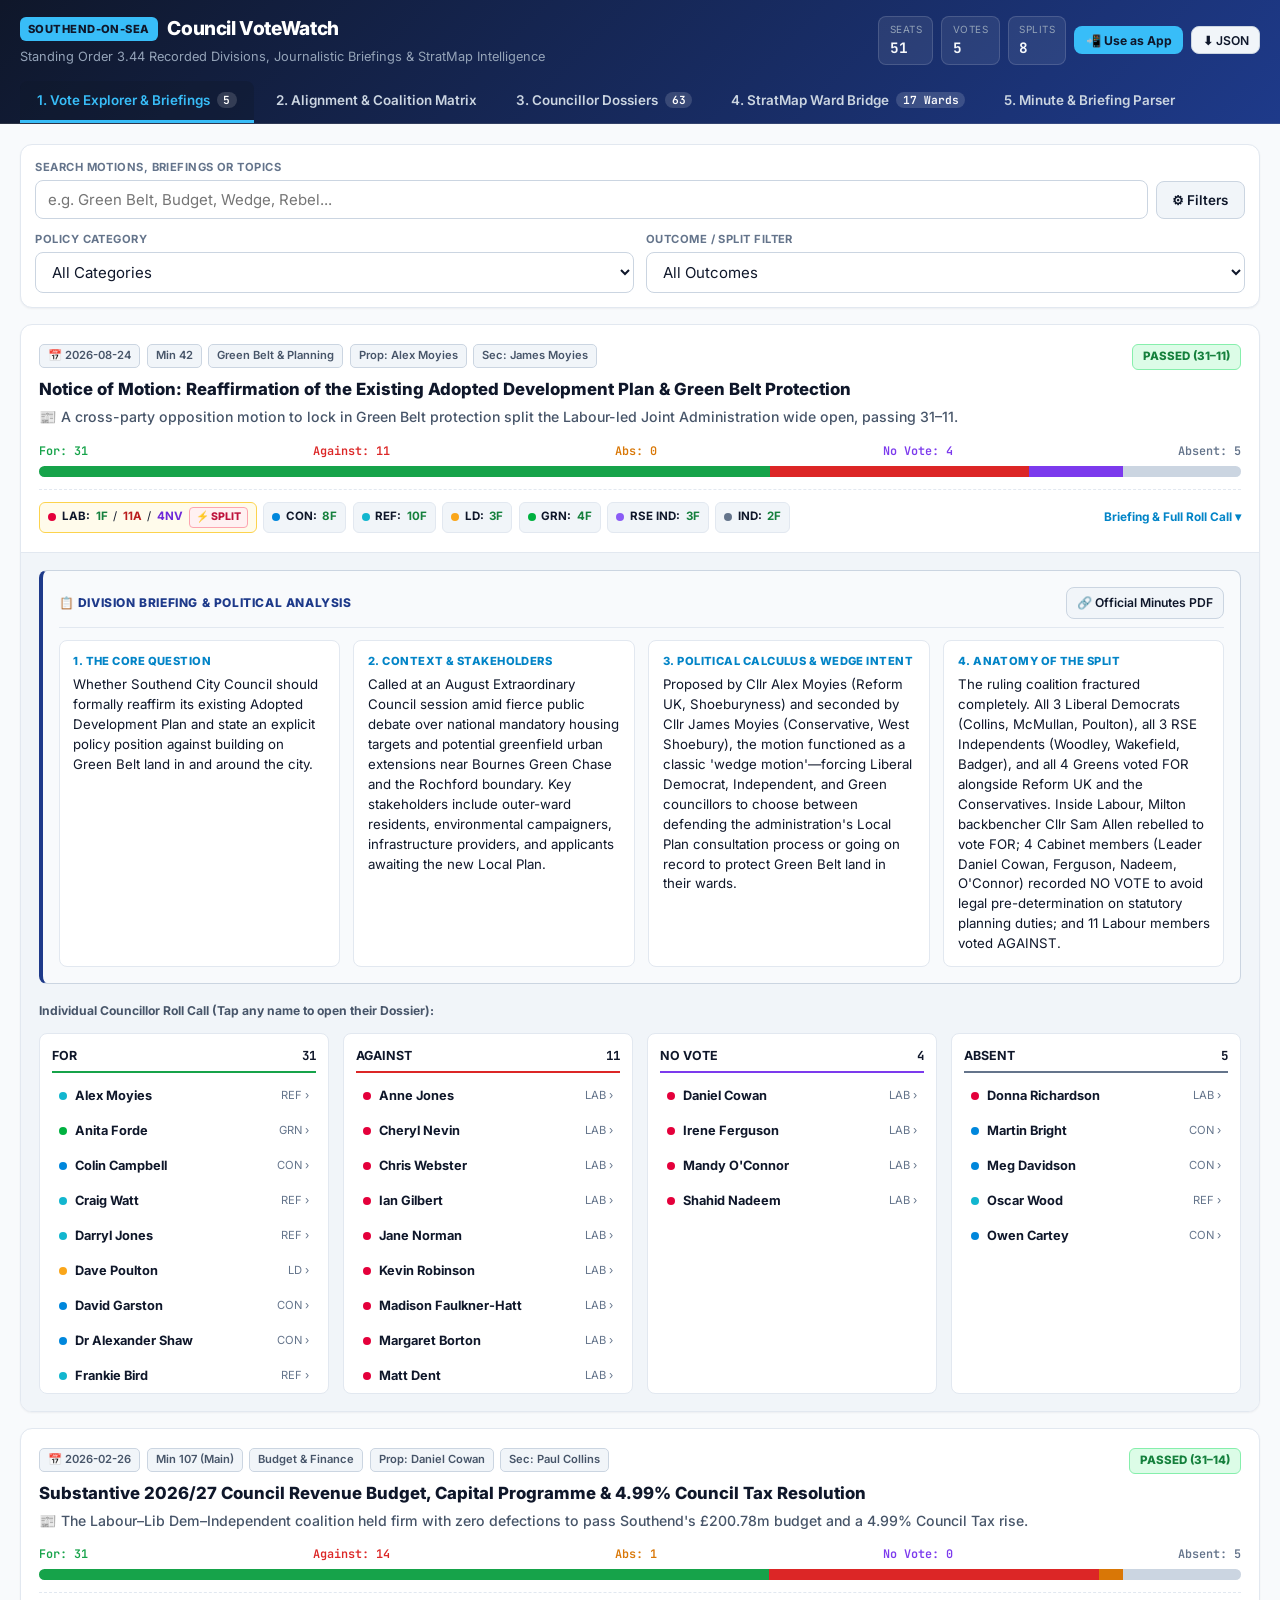
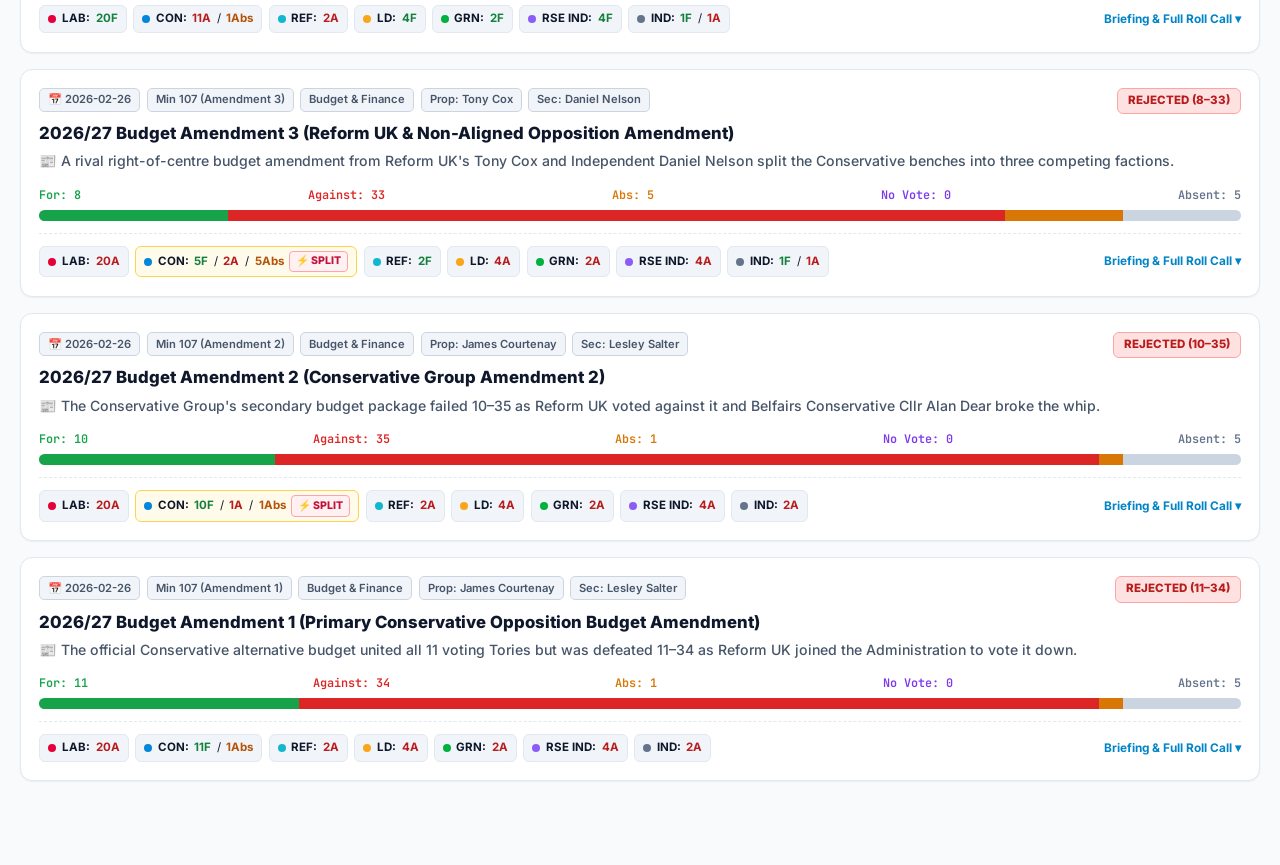
==== commit 3732d649: "Add files via upload" ====
--- a/index.html
+++ b/index.html
@@ -3,7 +3,7 @@
 <head>
   <meta charset="UTF-8" />
   <meta name="viewport" content="width=device-width, initial-scale=1.0, maximum-scale=1.0, user-scalable=no, viewport-fit=cover" />
-  <title>Southend VoteWatch</title>
+  <title>Southend Council VoteWatch</title>
 
   <!-- PWA & Standalone Mobile Meta Tags -->
   <link rel="manifest" href="./manifest.json" />
@@ -14,989 +14,21 @@
   <meta name="apple-mobile-web-app-title" content="VoteWatch" />
   <link id="apple-touch-icon-link" rel="apple-touch-icon" href="" />
 
+  <!-- Fonts -->
   <link rel="preconnect" href="https://fonts.googleapis.com">
   <link rel="preconnect" href="https://fonts.gstatic.com" crossorigin>
   <link href="https://fonts.googleapis.com/css2?family=Inter:wght@400;500;600;700;800&family=JetBrains+Mono:wght@400;500;600&display=swap" rel="stylesheet">
 
-  <style>
-    :root {
-      --bg: #f8fafc;
-      --surface: #ffffff;
-      --surface-alt: #f1f5f9;
-      --border: #e2e8f0;
-      --border-strong: #cbd5e1;
-      --text: #0f172a;
-      --text-muted: #475569;
-      --text-light: #64748b;
-      --primary: #1e3a8a;
-      --primary-light: #eff6ff;
-      --accent: #0284c7;
-
-      /* Vote State Colours */
-      --vote-for: #16a34a;
-      --vote-for-bg: #dcfce7;
-      --vote-against: #dc2626;
-      --vote-against-bg: #fee2e2;
-      --vote-abstain: #d97706;
-      --vote-abstain-bg: #fef3c7;
-      --vote-novote: #7c3aed;
-      --vote-novote-bg: #ede9fe;
-      --vote-absent: #64748b;
-      --vote-absent-bg: #f1f5f9;
-
-      /* Political Party Colours */
-      --party-lab: #e4003b;
-      --party-con: #0087dc;
-      --party-ref: #12b6cf;
-      --party-ld: #faa61a;
-      --party-grn: #00b140;
-      --party-ind: #8b5cf6;
-      --party-non: #64748b;
-
-      --radius: 12px;
-      --shadow-sm: 0 1px 2px 0 rgba(15, 23, 42, 0.05);
-      --shadow: 0 4px 12px -2px rgba(15, 23, 42, 0.08);
-    }
-
-    * {
-      box-sizing: border-box;
-      margin: 0;
-      padding: 0;
-      -webkit-tap-highlight-color: transparent;
-    }
-
-    body {
-      font-family: 'Inter', -apple-system, BlinkMacSystemFont, sans-serif;
-      background-color: var(--bg);
-      color: var(--text);
-      line-height: 1.5;
-      font-size: 14px;
-      -webkit-font-smoothing: antialiased;
-      padding-bottom: env(safe-area-inset-bottom);
-    }
-
-    /* Top Header & Safe Area Support */
-    .top-header {
-      background: linear-gradient(135deg, #0f172a 0%, #1e3a8a 100%);
-      color: #ffffff;
-      padding: calc(0.9rem + env(safe-area-inset-top)) 1.25rem 0 1.25rem;
-      border-bottom: 1px solid rgba(255,255,255,0.12);
-      position: sticky;
-      top: 0;
-      z-index: 40;
-    }
-
-    .header-inner {
-      max-width: 1400px;
-      margin: 0 auto;
-    }
-
-    .header-top-row {
-      display: flex;
-      justify-content: space-between;
-      align-items: center;
-      flex-wrap: wrap;
-      gap: 0.75rem;
-      padding-bottom: 0.9rem;
-    }
-
-    .brand-title {
-      display: flex;
-      align-items: center;
-      gap: 0.6rem;
-      flex-wrap: wrap;
-    }
-
-    .brand-badge {
-      background: #38bdf8;
-      color: #0f172a;
-      font-weight: 800;
-      font-size: 0.7rem;
-      padding: 0.2rem 0.5rem;
-      border-radius: 6px;
-      letter-spacing: 0.04em;
-      text-transform: uppercase;
-    }
-
-    .brand-title h1 {
-      font-size: 1.2rem;
-      font-weight: 800;
-      letter-spacing: -0.02em;
-    }
-
-    .brand-subtitle {
-      color: #94a3b8;
-      font-size: 0.8rem;
-      margin-top: 0.15rem;
-    }
-
-    .header-stats {
-      display: flex;
-      gap: 0.5rem;
-      flex-wrap: wrap;
-      align-items: center;
-    }
-
-    .stat-pill {
-      background: rgba(255, 255, 255, 0.08);
-      border: 1px solid rgba(255, 255, 255, 0.14);
-      padding: 0.3rem 0.65rem;
-      border-radius: 8px;
-      display: flex;
-      flex-direction: column;
-    }
-
-    .stat-pill span.label {
-      font-size: 0.62rem;
-      text-transform: uppercase;
-      letter-spacing: 0.05em;
-      color: #94a3b8;
-    }
-
-    .stat-pill span.val {
-      font-size: 0.9rem;
-      font-weight: 700;
-      color: #f8fafc;
-      font-family: 'JetBrains Mono', monospace;
-    }
-
-    /* Desktop Navigation Tabs */
-    .nav-tabs {
-      display: flex;
-      gap: 0.35rem;
-      overflow-x: auto;
-      scrollbar-width: none;
-    }
-    .nav-tabs::-webkit-scrollbar { display: none; }
-
-    .nav-tab {
-      background: transparent;
-      color: #cbd5e1;
-      border: none;
-      padding: 0.7rem 1.1rem;
-      font-size: 0.85rem;
-      font-weight: 600;
-      cursor: pointer;
-      border-bottom: 3px solid transparent;
-      transition: all 0.15s ease;
-      display: flex;
-      align-items: center;
-      gap: 0.45rem;
-      white-space: nowrap;
-      font-family: inherit;
-    }
-
-    .nav-tab.active {
-      color: #38bdf8;
-      border-bottom-color: #38bdf8;
-      background: rgba(15, 23, 42, 0.35);
-      border-radius: 8px 8px 0 0;
-    }
-
-    .tab-count {
-      background: rgba(255, 255, 255, 0.15);
-      color: #fff;
-      font-size: 0.7rem;
-      padding: 0.08rem 0.4rem;
-      border-radius: 999px;
-      font-family: 'JetBrains Mono', monospace;
-    }
-
-    /* Mobile Fixed Bottom Navigation Bar */
-    .mobile-bottom-nav {
-      display: none;
-      position: fixed;
-      bottom: 0;
-      left: 0;
-      right: 0;
-      background: rgba(15, 23, 42, 0.97);
-      backdrop-filter: blur(12px);
-      -webkit-backdrop-filter: blur(12px);
-      border-top: 1px solid rgba(255,255,255,0.12);
-      padding: 0.35rem 0.5rem calc(0.35rem + env(safe-area-inset-bottom)) 0.5rem;
-      z-index: 50;
-      justify-content: space-around;
-    }
-
-    .mob-nav-btn {
-      background: none;
-      border: none;
-      color: #94a3b8;
-      display: flex;
-      flex-direction: column;
-      align-items: center;
-      gap: 0.2rem;
-      font-size: 0.68rem;
-      font-weight: 600;
-      padding: 0.35rem 0.75rem;
-      border-radius: 8px;
-      font-family: inherit;
-      cursor: pointer;
-    }
-
-    .mob-nav-btn svg {
-      width: 20px;
-      height: 20px;
-      stroke: currentColor;
-      stroke-width: 2;
-      fill: none;
-    }
-
-    .mob-nav-btn.active {
-      color: #38bdf8;
-      background: rgba(56, 189, 248, 0.12);
-    }
-
-    /* Main Container */
-    .main-container {
-      max-width: 1400px;
-      margin: 1.25rem auto;
-      padding: 0 1.25rem 3rem;
-    }
-
-    .lens-section { display: none; }
-    .lens-section.active { display: block; }
-
-    /* Filter Bar & Mobile Filter Drawer */
-    .filter-bar {
-      background: var(--surface);
-      border: 1px solid var(--border);
-      border-radius: var(--radius);
-      padding: 0.9rem;
-      margin-bottom: 1rem;
-      display: flex;
-      flex-wrap: wrap;
-      gap: 0.75rem;
-      align-items: center;
-      box-shadow: var(--shadow-sm);
-    }
-
-    .search-row-mobile {
-      display: flex;
-      gap: 0.5rem;
-      width: 100%;
-      align-items: flex-end;
-    }
-
-    .mobile-filter-toggle {
-      display: none;
-      white-space: nowrap;
-      height: 38px;
-    }
-
-    .filter-collapsible {
-      display: flex;
-      flex-wrap: wrap;
-      gap: 0.75rem;
-      width: 100%;
-    }
-
-    .filter-group {
-      display: flex;
-      flex-direction: column;
-      gap: 0.25rem;
-      flex: 1;
-      min-width: 170px;
-    }
-
-    .filter-group label {
-      font-size: 0.7rem;
-      font-weight: 700;
-      text-transform: uppercase;
-      color: var(--text-light);
-      letter-spacing: 0.04em;
-    }
-
-    input[type="text"],
-    input[type="password"],
-    input[type="date"],
-    select,
-    textarea {
-      width: 100%;
-      padding: 0.55rem 0.75rem;
-      border: 1px solid var(--border-strong);
-      border-radius: 8px;
-      font-size: 15px;
-      font-family: inherit;
-      color: var(--text);
-      background: #fff;
-    }
-
-    input:focus, select:focus, textarea:focus {
-      outline: none;
-      border-color: var(--accent);
-      box-shadow: 0 0 0 3px rgba(2, 132, 199, 0.15);
-    }
-
-    .btn {
-      display: inline-flex;
-      align-items: center;
-      justify-content: center;
-      gap: 0.4rem;
-      padding: 0.55rem 0.95rem;
-      border-radius: 8px;
-      font-weight: 600;
-      font-size: 0.84rem;
-      cursor: pointer;
-      border: 1px solid transparent;
-      transition: all 0.15s;
-      font-family: inherit;
-      text-decoration: none;
-    }
-
-    .btn:disabled {
-      opacity: 0.55;
-      cursor: not-allowed;
-    }
-
-    .btn-primary { background: var(--primary); color: #fff; }
-    .btn-ai { background: linear-gradient(135deg, #4f46e5 0%, #0284c7 100%); color: #fff; font-weight: 700; }
-    .btn-secondary { background: var(--surface-alt); color: var(--text); border-color: var(--border-strong); }
-    .btn-success { background: #16a34a; color: #fff; }
-    .btn-install { background: #38bdf8; color: #0f172a; font-weight: 700; }
-    .btn-sm { padding: 0.35rem 0.65rem; font-size: 0.76rem; }
-
-    /* Party Badges & Vote Pills */
-    .party-badge {
-      display: inline-flex;
-      align-items: center;
-      gap: 0.35rem;
-      padding: 0.18rem 0.55rem;
-      border-radius: 999px;
-      font-size: 0.7rem;
-      font-weight: 700;
-      color: #fff;
-      white-space: nowrap;
-    }
-    .party-dot {
-      width: 8px;
-      height: 8px;
-      border-radius: 50%;
-      display: inline-block;
-      flex-shrink: 0;
-    }
-
-    .bg-lab { background-color: var(--party-lab); }
-    .bg-con { background-color: var(--party-con); }
-    .bg-ref { background-color: var(--party-ref); color: #082f49; }
-    .bg-ld  { background-color: var(--party-ld); color: #0f172a; }
-    .bg-grn { background-color: var(--party-grn); }
-    .bg-ind { background-color: var(--party-ind); }
-    .bg-non { background-color: var(--party-non); }
-
-    .vote-pill {
-      display: inline-flex;
-      align-items: center;
-      padding: 0.2rem 0.5rem;
-      border-radius: 6px;
-      font-size: 0.72rem;
-      font-weight: 700;
-      text-transform: uppercase;
-      font-family: 'JetBrains Mono', monospace;
-    }
-    .vote-for { background: var(--vote-for-bg); color: #166534; border: 1px solid #86efac; }
-    .vote-against { background: var(--vote-against-bg); color: #991b1b; border: 1px solid #fca5a5; }
-    .vote-abstain { background: var(--vote-abstain-bg); color: #92400e; border: 1px solid #fde68a; }
-    .vote-no_vote { background: var(--vote-novote-bg); color: #5b21b6; border: 1px solid #ddd6fe; }
-    .vote-absent { background: var(--vote-absent-bg); color: #475569; border: 1px solid #cbd5e1; }
-
-    .rebel-tag {
-      background: #fff1f2;
-      color: #be123c;
-      border: 1px solid #fda4af;
-      font-size: 0.66rem;
-      font-weight: 800;
-      padding: 0.1rem 0.38rem;
-      border-radius: 4px;
-      text-transform: uppercase;
-      display: inline-flex;
-      align-items: center;
-      gap: 0.2rem;
-    }
-
-    /* Motion Cards */
-    .motion-card {
-      background: var(--surface);
-      border: 1px solid var(--border);
-      border-radius: var(--radius);
-      margin-bottom: 1rem;
-      box-shadow: var(--shadow-sm);
-      overflow: hidden;
-    }
-
-    .motion-card-header {
-      padding: 1.15rem;
-      cursor: pointer;
-    }
-
-    .motion-meta-row {
-      display: flex;
-      justify-content: space-between;
-      align-items: flex-start;
-      flex-wrap: wrap;
-      gap: 0.45rem;
-      margin-bottom: 0.5rem;
-    }
-
-    .motion-tags {
-      display: flex;
-      align-items: center;
-      gap: 0.4rem;
-      flex-wrap: wrap;
-    }
-
-    .tag-badge {
-      background: var(--surface-alt);
-      border: 1px solid var(--border-strong);
-      color: var(--text-muted);
-      font-size: 0.7rem;
-      font-weight: 600;
-      padding: 0.15rem 0.5rem;
-      border-radius: 5px;
-    }
-
-    .outcome-badge {
-      font-size: 0.72rem;
-      font-weight: 800;
-      padding: 0.2rem 0.6rem;
-      border-radius: 6px;
-      text-transform: uppercase;
-      white-space: nowrap;
-    }
-    .outcome-passed { background: #dcfce7; color: #15803d; border: 1px solid #86efac; }
-    .outcome-rejected { background: #fee2e2; color: #b91c1c; border: 1px solid #fca5a5; }
-
-    .motion-title {
-      font-size: 1.05rem;
-      font-weight: 800;
-      color: var(--text);
-      margin-bottom: 0.3rem;
-      line-height: 1.35;
-    }
-
-    .motion-headline-deck {
-      color: #1e293b;
-      font-size: 0.88rem;
-      font-weight: 500;
-      margin-bottom: 0.8rem;
-      padding-left: 0.65rem;
-      border-left: 3px solid var(--accent);
-    }
-
-    /* Journalistic 4-Part Briefing Grid */
-    .briefing-container {
-      background: #ffffff;
-      border: 1px solid #cbd5e1;
-      border-radius: 10px;
-      padding: 1rem;
-      margin-bottom: 1.1rem;
-      box-shadow: var(--shadow-sm);
-    }
-
-    .briefing-header-bar {
-      display: flex;
-      justify-content: space-between;
-      align-items: center;
-      flex-wrap: wrap;
-      gap: 0.5rem;
-      padding-bottom: 0.65rem;
-      margin-bottom: 0.85rem;
-      border-bottom: 1px solid var(--border);
-    }
-
-    .briefing-header-title {
-      font-size: 0.78rem;
-      font-weight: 800;
-      text-transform: uppercase;
-      letter-spacing: 0.05em;
-      color: var(--primary);
-      display: flex;
-      align-items: center;
-      gap: 0.4rem;
-    }
-
-    .briefing-grid {
-      display: grid;
-      grid-template-columns: repeat(2, 1fr);
-      gap: 0.85rem;
-    }
-
-    .briefing-box {
-      background: #f8fafc;
-      border: 1px solid #e2e8f0;
-      border-radius: 8px;
-      padding: 0.8rem 0.9rem;
-    }
-
-    .briefing-box-label {
-      font-size: 0.72rem;
-      font-weight: 800;
-      text-transform: uppercase;
-      letter-spacing: 0.04em;
-      color: #0f172a;
-      margin-bottom: 0.35rem;
-      display: flex;
-      align-items: center;
-      gap: 0.35rem;
-    }
-
-    .briefing-box p {
-      font-size: 0.83rem;
-      color: #334155;
-      line-height: 1.55;
-    }
-
-    .briefing-sources {
-      margin-top: 0.75rem;
-      padding-top: 0.65rem;
-      border-top: 1px dashed var(--border);
-      display: flex;
-      flex-wrap: wrap;
-      gap: 0.45rem;
-      align-items: center;
-      font-size: 0.73rem;
-      color: var(--text-light);
-    }
-
-    .source-chip {
-      background: var(--primary-light);
-      color: var(--primary);
-      border: 1px solid #bfdbfe;
-      padding: 0.15rem 0.5rem;
-      border-radius: 999px;
-      text-decoration: none;
-      font-weight: 600;
-      font-size: 0.71rem;
-    }
-    .source-chip:hover { background: #dbeafe; }
-
-    /* Proportional Vote Bar */
-    .vote-bar-wrap { margin: 0.65rem 0; }
-    .vote-bar-labels {
-      display: flex;
-      justify-content: space-between;
-      flex-wrap: wrap;
-      gap: 0.4rem;
-      font-size: 0.74rem;
-      font-weight: 600;
-      margin-bottom: 0.35rem;
-      font-family: 'JetBrains Mono', monospace;
-    }
-
-    .vote-bar-track {
-      height: 11px;
-      width: 100%;
-      background: var(--surface-alt);
-      border-radius: 999px;
-      overflow: hidden;
-      display: flex;
-    }
-
-    .bar-seg-for { background: var(--vote-for); }
-    .bar-seg-against { background: var(--vote-against); }
-    .bar-seg-abstain { background: var(--vote-abstain); }
-    .bar-seg-no_vote { background: var(--vote-novote); }
-    .bar-seg-absent { background: #cbd5e1; }
-
-    .party-splits-grid {
-      display: flex;
-      flex-wrap: wrap;
-      gap: 0.4rem;
-      margin-top: 0.75rem;
-      padding-top: 0.75rem;
-      border-top: 1px dashed var(--border);
-    }
-
-    .party-split-pill {
-      background: var(--surface-alt);
-      border: 1px solid var(--border);
-      border-radius: 6px;
-      padding: 0.25rem 0.5rem;
-      font-size: 0.72rem;
-      display: flex;
-      align-items: center;
-      gap: 0.35rem;
-    }
-    .party-split-pill.split-alert {
-      background: #fffbeb;
-      border-color: #fcd34d;
-    }
-
-    /* Expanded Motion Details */
-    .motion-details {
-      display: none;
-      background: #f1f5f9;
-      border-top: 1px solid var(--border);
-      padding: 1.1rem;
-    }
-    .motion-card.expanded .motion-details { display: block; }
-
-    .division-columns {
-      display: grid;
-      grid-template-columns: repeat(auto-fit, minmax(220px, 1fr));
-      gap: 0.85rem;
-      margin-top: 0.75rem;
-    }
-
-    .division-col {
-      background: var(--surface);
-      border: 1px solid var(--border);
-      border-radius: 8px;
-      padding: 0.75rem;
-    }
-
-    .division-col h4 {
-      font-size: 0.78rem;
-      text-transform: uppercase;
-      margin-bottom: 0.5rem;
-      padding-bottom: 0.35rem;
-      border-bottom: 2px solid var(--border);
-      display: flex;
-      justify-content: space-between;
-    }
-
-    .voter-list {
-      list-style: none;
-      display: flex;
-      flex-direction: column;
-      gap: 0.25rem;
-      max-height: 300px;
-      overflow-y: auto;
-    }
-
-    .voter-item {
-      display: flex;
-      justify-content: space-between;
-      align-items: center;
-      font-size: 0.8rem;
-      padding: 0.35rem 0.45rem;
-      border-radius: 6px;
-      cursor: pointer;
-    }
-    .voter-item:hover, .voter-item:active { background: var(--surface-alt); }
-
-    /* Lens 2: Alignment & Rebels */
-    .grid-2col {
-      display: grid;
-      grid-template-columns: repeat(auto-fit, minmax(380px, 1fr));
-      gap: 1.1rem;
-      margin-bottom: 1.1rem;
-    }
-
-    .panel-card {
-      background: var(--surface);
-      border: 1px solid var(--border);
-      border-radius: var(--radius);
-      padding: 1.1rem;
-      box-shadow: var(--shadow-sm);
-    }
-
-    .panel-card h3 {
-      font-size: 0.98rem;
-      font-weight: 700;
-      margin-bottom: 0.25rem;
-    }
-
-    .panel-subtitle {
-      font-size: 0.78rem;
-      color: var(--text-muted);
-      margin-bottom: 0.9rem;
-    }
-
-    .matrix-table-wrap {
-      overflow-x: auto;
-      -webkit-overflow-scrolling: touch;
-    }
-
-    table.data-table {
-      width: 100%;
-      border-collapse: collapse;
-      font-size: 0.8rem;
-    }
-
-    table.data-table th,
-    table.data-table td {
-      padding: 0.55rem 0.65rem;
-      border-bottom: 1px solid var(--border);
-      text-align: left;
-    }
-
-    table.data-table th {
-      background: var(--surface-alt);
-      font-weight: 700;
-      font-size: 0.7rem;
-      text-transform: uppercase;
-      color: var(--text-muted);
-      white-space: nowrap;
-    }
-
-    .heat-cell {
-      font-family: 'JetBrains Mono', monospace;
-      font-weight: 600;
-      text-align: center !important;
-    }
-
-    .dyad-selector-box {
-      display: grid;
-      grid-template-columns: 1fr auto 1fr;
-      gap: 0.65rem;
-      align-items: center;
-      background: var(--surface-alt);
-      padding: 0.9rem;
-      border-radius: 8px;
-      margin-bottom: 0.9rem;
-    }
-
-    .dyad-score-banner {
-      display: flex;
-      align-items: center;
-      justify-content: space-between;
-      background: var(--primary-light);
-      border: 1px solid #bfdbfe;
-      padding: 0.9rem 1.1rem;
-      border-radius: 8px;
-      margin-bottom: 0.9rem;
-    }
-
-    .dyad-big-pct {
-      font-size: 1.8rem;
-      font-weight: 800;
-      color: var(--primary);
-      font-family: 'JetBrains Mono', monospace;
-    }
-
-    /* Lens 3: Councillor Dossiers */
-    .cllr-layout {
-      display: grid;
-      grid-template-columns: 350px 1fr;
-      gap: 1.1rem;
-      align-items: start;
-    }
-
-    .cllr-list-Pane {
-      background: var(--surface);
-      border: 1px solid var(--border);
-      border-radius: var(--radius);
-      max-height: 740px;
-      overflow-y: auto;
-      box-shadow: var(--shadow-sm);
-    }
-
-    .cllr-list-item {
-      padding: 0.8rem 1rem;
-      border-bottom: 1px solid var(--border);
-      cursor: pointer;
-      display: flex;
-      justify-content: space-between;
-      align-items: center;
-    }
-
-    .cllr-list-item.selected {
-      background: var(--primary-light);
-      border-left: 4px solid var(--primary);
-    }
-
-    .cllr-name-block .name { font-weight: 700; font-size: 0.88rem; }
-    .cllr-name-block .sub { font-size: 0.74rem; color: var(--text-light); }
-
-    .mobile-back-bar {
-      display: none;
-      margin-bottom: 0.85rem;
-    }
-
-    .dossier-header {
-      display: flex;
-      justify-content: space-between;
-      align-items: flex-start;
-      flex-wrap: wrap;
-      gap: 0.75rem;
-      padding-bottom: 1rem;
-      border-bottom: 1px solid var(--border);
-      margin-bottom: 1rem;
-    }
-
-    .kpi-grid {
-      display: grid;
-      grid-template-columns: repeat(2, 1fr);
-      gap: 0.75rem;
-      margin-bottom: 1.1rem;
-    }
-
-    @media (min-width: 640px) {
-      .kpi-grid { grid-template-columns: repeat(4, 1fr); }
-    }
-
-    .kpi-box {
-      background: var(--surface-alt);
-      border: 1px solid var(--border);
-      border-radius: 8px;
-      padding: 0.75rem;
-    }
-    .kpi-box .kpi-label {
-      font-size: 0.68rem;
-      text-transform: uppercase;
-      color: var(--text-light);
-      font-weight: 700;
-    }
-    .kpi-box .kpi-val {
-      font-size: 1.3rem;
-      font-weight: 800;
-      font-family: 'JetBrains Mono', monospace;
-      margin-top: 0.15rem;
-    }
-
-    /* Lens 4: Parser & AI Briefing Studio */
-    .parser-grid {
-      display: grid;
-      grid-template-columns: 1.05fr 0.95fr;
-      gap: 1.1rem;
-    }
-
-    .api-key-banner {
-      background: #f0f9ff;
-      border: 1px solid #bae6fd;
-      border-radius: 10px;
-      padding: 0.85rem;
-      margin-bottom: 1rem;
-    }
-
-    .ai-status-banner {
-      display: none;
-      background: #eef2ff;
-      border: 1px solid #c7d2fe;
-      color: #3730a3;
-      border-radius: 8px;
-      padding: 0.75rem 0.9rem;
-      margin-bottom: 0.9rem;
-      font-size: 0.82rem;
-      font-weight: 600;
-      align-items: center;
-      gap: 0.6rem;
-    }
-    .ai-status-banner.active { display: flex; }
-
-    @keyframes pulseDot {
-      0%, 100% { opacity: 1; transform: scale(1); }
-      50% { opacity: 0.4; transform: scale(0.85); }
-    }
-    .pulse-indicator {
-      width: 10px;
-      height: 10px;
-      border-radius: 50%;
-      background: #4f46e5;
-      animation: pulseDot 1.2s infinite ease-in-out;
-      flex-shrink: 0;
-    }
-
-    .checksum-row {
-      display: flex;
-      align-items: center;
-      justify-content: space-between;
-      padding: 0.45rem 0.7rem;
-      border-radius: 6px;
-      margin-bottom: 0.4rem;
-      font-size: 0.8rem;
-      font-weight: 600;
-    }
-    .checksum-ok { background: #dcfce7; color: #166534; border: 1px solid #86efac; }
-    .checksum-warn { background: #fef3c7; color: #92400e; border: 1px solid #fcd34d; }
-
-    .code-preview {
-      background: #0f172a;
-      color: #e2e8f0;
-      font-family: 'JetBrains Mono', monospace;
-      font-size: 0.74rem;
-      padding: 0.9rem;
-      border-radius: 8px;
-      overflow-x: auto;
-      max-height: 290px;
-      white-space: pre;
-    }
-
-    .unmatched-card {
-      background: #fffbeb;
-      border: 1px solid #f59e0b;
-      border-radius: 8px;
-      padding: 0.8rem;
-      margin-bottom: 0.9rem;
-    }
-
-    .status-pill {
-      font-size: 0.66rem;
-      padding: 0.1rem 0.42rem;
-      border-radius: 4px;
-      font-weight: 700;
-      text-transform: uppercase;
-    }
-    .status-active { background: #dcfce7; color: #15803d; }
-    .status-vacating { background: #fef3c7; color: #b45309; }
-    .status-former { background: #e2e8f0; color: #475569; }
-
-    /* Install Modal Sheet */
-    .modal-backdrop {
-      display: none;
-      position: fixed;
-      inset: 0;
-      background: rgba(15, 23, 42, 0.65);
-      z-index: 100;
-      align-items: flex-end;
-      justify-content: center;
-      padding: 1rem;
-    }
-    .modal-backdrop.open { display: flex; }
-
-    .install-sheet {
-      background: var(--surface);
-      width: 100%;
-      max-width: 440px;
-      border-radius: 16px;
-      padding: 1.35rem;
-      box-shadow: 0 20px 25px -5px rgba(0,0,0,0.25);
-      margin-bottom: env(safe-area-inset-bottom);
-    }
-
-    /* =============================================
-       MOBILE-SPECIFIC RESPONSIVE BREAKPOINTS
-       ============================================= */
-    @media (max-width: 820px) {
-      body {
-        padding-bottom: calc(74px + env(safe-area-inset-bottom));
-      }
-      .nav-tabs { display: none; }
-      .mobile-bottom-nav { display: flex; }
-      .brand-subtitle, .hide-mobile { display: none !important; }
-      .main-container {
-        margin: 0.85rem auto;
-        padding: 0 0.85rem 2rem;
-      }
-      .mobile-filter-toggle { display: inline-flex; }
-      .filter-collapsible {
-        display: none;
-        padding-top: 0.5rem;
-        border-top: 1px solid var(--border);
-      }
-      .filter-collapsible.open { display: flex; }
-      .grid-2col, .parser-grid, .dyad-selector-box, .briefing-grid {
-        grid-template-columns: 1fr;
-      }
-
-      /* Master-Detail Drill-Down for Councillor Dossiers */
-      .cllr-layout { grid-template-columns: 1fr; }
-      .cllr-layout.mobile-detail-active .cllr-list-Pane,
-      .cllr-layout.mobile-detail-active #dossiers-filter-bar {
-        display: none;
-      }
-      .cllr-layout:not(.mobile-detail-active) #cllr-dossier-detail {
-        display: none;
-      }
-      .cllr-layout.mobile-detail-active .mobile-back-bar {
-        display: block;
-      }
-      .cllr-list-Pane { max-height: none; }
-    }
-  </style>
+  <!-- PART 1 LINK: Modular Stylesheet -->
+  <link rel="stylesheet" href="./styles.css" />
 </head>
 <body>
+
+  <!-- OVER-THE-AIR (OTA) LIVE UPDATE TOAST BANNER -->
+  <div class="update-toast" id="update-toast">
+    <span>⚡ New council votes or app updates available</span>
+    <button class="btn btn-install btn-sm" onclick="window.location.reload()">Tap to Refresh</button>
+  </div>
 
   <!-- TOP CIVIC HEADER -->
   <header class="top-header">
@@ -1004,10 +36,10 @@
       <div class="header-top-row">
         <div>
           <div class="brand-title">
-            <span class="brand-badge">Southend</span>
+            <span class="brand-badge">Southend-on-Sea</span>
             <h1>Council VoteWatch</h1>
           </div>
-          <p class="brand-subtitle">Standing Order 3.44 Divisions, Journalistic Briefings & Alignment Matrix</p>
+          <p class="brand-subtitle">Standing Order 3.44 Recorded Divisions, Journalistic Briefings & StratMap Intelligence</p>
         </div>
 
         <div class="header-stats">
@@ -1026,35 +58,38 @@
           <button class="btn btn-install btn-sm" id="btn-install-app" onclick="handleInstallClick()">
             📲 Use as App
           </button>
-          <button class="btn btn-secondary btn-sm" onclick="exportFullDatabase()" title="Download JSON">
+          <button class="btn btn-secondary btn-sm" onclick="exportFullDatabase()" title="Download Full Database JSON">
             ⬇ JSON
           </button>
         </div>
       </div>
 
-      <!-- DESKTOP NAVIGATION TABS -->
+      <!-- DESKTOP NAVIGATION TABS (5 LENSES) -->
       <nav class="nav-tabs" role="tablist">
         <button class="nav-tab active" data-lens="motions" onclick="switchTab('motions')">
           1. Vote Explorer & Briefings <span class="tab-count" id="tab-count-motions">5</span>
         </button>
         <button class="nav-tab" data-lens="alignment" onclick="switchTab('alignment')">
-          2. Alignment & Rebels Matrix
+          2. Alignment & Coalition Matrix
         </button>
         <button class="nav-tab" data-lens="dossiers" onclick="switchTab('dossiers')">
           3. Councillor Dossiers <span class="tab-count" id="tab-count-cllrs">63</span>
         </button>
+        <button class="nav-tab" data-lens="stratmap" onclick="switchTab('stratmap')">
+          4. StratMap Ward Bridge <span class="tab-count">17 Wards</span>
+        </button>
         <button class="nav-tab" data-lens="parser" onclick="switchTab('parser')">
-          4. AI Briefing & Minute Parser
+          5. Minute & Briefing Parser
         </button>
       </nav>
     </div>
   </header>
 
-  <!-- MOBILE FIXED BOTTOM TAB BAR -->
+  <!-- MOBILE FIXED BOTTOM TAB BAR (5 LENSES) -->
   <nav class="mobile-bottom-nav" aria-label="Mobile Navigation">
     <button class="mob-nav-btn active" data-lens="motions" onclick="switchTab('motions')">
       <svg viewBox="0 0 24 24"><path d="M9 11l3 3L22 4"/><path d="M21 12v7a2 2 0 01-2 2H5a2 2 0 01-2-2V5a2 2 0 012-2h11"/></svg>
-      <span>Votes</span>
+      <span>Briefings</span>
     </button>
     <button class="mob-nav-btn" data-lens="alignment" onclick="switchTab('alignment')">
       <svg viewBox="0 0 24 24"><rect x="3" y="3" width="7" height="7"/><rect x="14" y="3" width="7" height="7"/><rect x="14" y="14" width="7" height="7"/><rect x="3" y="14" width="7" height="7"/></svg>
@@ -1062,24 +97,30 @@
     </button>
     <button class="mob-nav-btn" data-lens="dossiers" onclick="switchTab('dossiers', false)">
       <svg viewBox="0 0 24 24"><path d="M17 21v-2a4 4 0 00-4-4H5a4 4 0 00-4 4v2"/><circle cx="9" cy="7" r="4"/><path d="M23 21v-2a4 4 0 00-3-3.87"/><path d="M16 3.13a4 4 0 010 7.75"/></svg>
-      <span>Councillors</span>
+      <span>Cllrs</span>
+    </button>
+    <button class="mob-nav-btn" data-lens="stratmap" onclick="switchTab('stratmap')">
+      <svg viewBox="0 0 24 24"><polygon points="1 6 1 22 8 18 16 22 23 18 23 2 16 6 8 2 1 6"/><line x1="8" y1="2" x2="8" y2="18"/><line x1="16" y1="6" x2="16" y2="22"/></svg>
+      <span>StratMap</span>
     </button>
     <button class="mob-nav-btn" data-lens="parser" onclick="switchTab('parser')">
       <svg viewBox="0 0 24 24"><polyline points="16 18 22 12 16 6"/><polyline points="8 6 2 12 8 18"/></svg>
-      <span>AI Parser</span>
+      <span>Parser</span>
     </button>
   </nav>
 
   <!-- MAIN WORKSPACE -->
   <main class="main-container">
 
-    <!-- LENS 1: VOTE EXPLORER & JOURNALISTIC BRIEFINGS -->
+    <!-- ==========================================
+         LENS 1: VOTE EXPLORER & JOURNALISTIC BRIEFINGS
+         ========================================== -->
     <section id="lens-motions" class="lens-section active">
       <div class="filter-bar">
         <div class="search-row-mobile">
           <div class="filter-group" style="flex: 2;">
             <label for="motion-search">Search Motions, Briefings or Topics</label>
-            <input type="text" id="motion-search" placeholder="e.g. Green Belt, Budget, Wedge motion, Rebellion..." oninput="renderMotions()" />
+            <input type="text" id="motion-search" placeholder="e.g. Green Belt, Budget, Wedge, Rebel..." oninput="renderMotions()" />
           </div>
           <button class="btn btn-secondary mobile-filter-toggle" onclick="toggleMobileFilters('motion-filters-collapse')">
             ⚙ Filters
@@ -1111,11 +152,17 @@
       <div id="motions-list-container"></div>
     </section>
 
-    <!-- LENS 2: ALIGNMENT & REBELS MATRIX -->
+    <!-- ==========================================
+         LENS 2: ALIGNMENT, COALITION STRESS & REBELS
+         ========================================== -->
     <section id="lens-alignment" class="lens-section">
+      <!-- Coalition Cohesion & Stress Gauge -->
+      <div id="coalition-stress-banner" style="margin-bottom: 1.1rem;"></div>
+
+      <!-- Head-to-Head Dyad Comparator -->
       <div class="panel-card" style="margin-bottom: 1.1rem;">
         <h3>Head-to-Head Councillor Voting Comparator</h3>
-        <p class="panel-subtitle">Compare any two councillors to see their voting agreement score across shared recorded divisions.</p>
+        <p class="panel-subtitle">Compare any two councillors to calculate their voting agreement score across shared recorded divisions.</p>
 
         <div class="dyad-selector-box">
           <div>
@@ -1160,7 +207,9 @@
       </div>
     </section>
 
-    <!-- LENS 3: COUNCILLOR DOSSIERS -->
+    <!-- ==========================================
+         LENS 3: COUNCILLOR DOSSIERS
+         ========================================== -->
     <section id="lens-dossiers" class="lens-section">
       <div class="filter-bar" id="dossiers-filter-bar">
         <div class="search-row-mobile">
@@ -1210,60 +259,72 @@
       </div>
     </section>
 
-    <!-- LENS 4: MINUTE-TO-JSON PARSER & AI JOURNALISTIC BRIEFING GENERATOR -->
+    <!-- ==========================================
+         LENS 4: STRATMAP WARD VULNERABILITY BRIDGE
+         ========================================== -->
+    <section id="lens-stratmap" class="lens-section">
+      <div class="filter-bar">
+        <div class="filter-group">
+          <label for="stratmap-ward-filter">Filter by Electoral Ward</label>
+          <select id="stratmap-ward-filter" onchange="renderStratMapCards()"></select>
+        </div>
+        <div class="filter-group">
+          <label for="stratmap-year-filter">Strategic Vulnerability Filter</label>
+          <select id="stratmap-year-filter" onchange="renderStratMapCards()">
+            <option value="ALL">All 17 Wards</option>
+            <option value="VOTE_CLASH">⚡ Intra-Ward Councillor Vote Clash (Wedge Wards)</option>
+            <option value="SPLIT_PARTY">Split-Party Representation Wards</option>
+          </select>
+        </div>
+        <div style="align-self:flex-end;">
+          <button class="btn btn-primary" onclick="exportStratMapJSON()">
+            🗺 Export StratMap Ward Layer (.json)
+          </button>
+        </div>
+      </div>
+
+      <div class="stratmap-grid" id="stratmap-grid-container"></div>
+    </section>
+
+    <!-- ==========================================
+         LENS 5: MINUTE PARSER & WEB-SEARCH BRIEFING GENERATOR
+         ========================================== -->
     <section id="lens-parser" class="lens-section">
       <div class="parser-grid">
-        <!-- Left Column: Minutes Input & API Key -->
+        <!-- Left Column: Raw Minutes & Automated Web-Search Briefing Controls -->
         <div class="panel-card">
-          <h3>Southend Minute Parser + AI Briefing Studio</h3>
-          <p class="panel-subtitle">Paste raw division text from Southend Council minutes. Use your Gemini API key to automatically run a live Google Search and write the 4-part journalistic briefing.</p>
-
-          <!-- Private API Key Configuration Box -->
-          <div class="api-key-banner">
-            <div style="display:flex; justify-content:space-between; align-items:center; margin-bottom:0.35rem;">
-              <label style="font-size:0.7rem; font-weight:800; text-transform:uppercase; color:#0369a1;">
-                🔑 Gemini API Key (Saved Privately in Browser LocalStorage)
-              </label>
-              <span id="api-key-saved-badge" style="font-size:0.7rem; font-weight:700; color:#15803d;"></span>
-            </div>
-            <div style="display:flex; gap:0.45rem;">
-              <input type="password" id="gemini-api-key-input" placeholder="Paste AIzaSy... Gemini API Key" oninput="saveApiKeyToLocal()" />
-              <button class="btn btn-secondary btn-sm" onclick="toggleKeyVisibility()">👁</button>
-            </div>
-            <div style="font-size:0.71rem; color:#0c4a6e; margin-top:0.3rem;">
-              Never uploaded to GitHub. Powers live Google Search grounding & journalistic analysis.
-            </div>
-          </div>
+          <h3>Southend Minute-to-JSON & Briefing Parser</h3>
+          <p class="panel-subtitle">Paste raw division minutes to verify counts and generate the 4-part journalistic briefing.</p>
 
           <div style="display:flex; gap:0.5rem; flex-wrap:wrap; margin-bottom:0.9rem;">
             <button class="btn btn-secondary btn-sm" onclick="loadParserPreset('greenbelt')">
               📋 Sample 1: Aug 2026 Green Belt
             </button>
             <button class="btn btn-secondary btn-sm" onclick="loadParserPreset('simulated')">
-              📋 Sample 2: Seafront Parking (Demo)
+              📋 Sample 2: Typo Resolver Demo
             </button>
           </div>
 
           <div style="display:grid; grid-template-columns: 1fr 1fr; gap:0.65rem; margin-bottom:0.65rem;">
             <div>
               <label style="font-size:0.7rem; font-weight:700; text-transform:uppercase; color:var(--text-light);">Meeting Date</label>
-              <input type="date" id="parse-date" value="2026-10-15" onchange="runMinuteParser()" />
+              <input type="date" id="parse-date" value="2026-10-15" onchange="runMinuteParser(false)" />
             </div>
             <div>
               <label style="font-size:0.7rem; font-weight:700; text-transform:uppercase; color:var(--text-light);">Minute Ref</label>
-              <input type="text" id="parse-minref" value="58" oninput="runMinuteParser()" />
+              <input type="text" id="parse-minref" value="58" oninput="runMinuteParser(false)" />
             </div>
           </div>
 
           <div style="margin-bottom:0.65rem;">
-            <label style="font-size:0.7rem; font-weight:700; text-transform:uppercase; color:var(--text-light);">Motion / Division Title (or Paste Full Motion Wording)</label>
-            <input type="text" id="parse-title" placeholder="e.g. Notice of Motion: Seafront Parking Review" oninput="runMinuteParser()" />
+            <label style="font-size:0.7rem; font-weight:700; text-transform:uppercase; color:var(--text-light);">Motion / Amendment Title</label>
+            <input type="text" id="parse-title" placeholder="e.g. Notice of Motion: Seafront Parking Review" oninput="runMinuteParser(false)" />
           </div>
 
           <div style="display:grid; grid-template-columns: 1fr 1fr; gap:0.65rem; margin-bottom:0.65rem;">
             <div>
               <label style="font-size:0.7rem; font-weight:700; text-transform:uppercase; color:var(--text-light);">Category</label>
-              <select id="parse-category" onchange="runMinuteParser()">
+              <select id="parse-category" onchange="runMinuteParser(false)">
                 <option value="Green Belt & Planning">Green Belt & Planning</option>
                 <option value="Budget & Finance">Budget & Finance</option>
                 <option value="Highways & Transport">Highways & Transport</option>
@@ -1272,7 +333,7 @@
             </div>
             <div>
               <label style="font-size:0.7rem; font-weight:700; text-transform:uppercase; color:var(--text-light);">Outcome</label>
-              <select id="parse-outcome" onchange="runMinuteParser()">
+              <select id="parse-outcome" onchange="runMinuteParser(false)">
                 <option value="Passed">Passed</option>
                 <option value="Rejected">Rejected</option>
               </select>
@@ -1280,63 +341,70 @@
           </div>
 
           <div style="margin-bottom:0.8rem;">
-            <label style="font-size:0.7rem; font-weight:700; text-transform:uppercase; color:var(--text-light);">Raw Minutes Text (Include Preamble or Motion Text if Available)</label>
-            <textarea id="parse-raw-text" rows="6" placeholder="For: Councillors S W Allen, S Allen... (31)" oninput="runMinuteParser()"></textarea>
-          </div>
-
-          <!-- AI Generation Status Indicator -->
-          <div class="ai-status-banner" id="ai-status-banner">
-            <span class="pulse-indicator"></span>
-            <span id="ai-status-text">Running Google Search & synthesizing journalistic briefing...</span>
+            <label style="font-size:0.7rem; font-weight:700; text-transform:uppercase; color:var(--text-light);">Raw Minutes Text (Paste from Modern.Gov)</label>
+            <textarea id="parse-raw-text" rows="6" placeholder="For: Councillors S W Allen, S Allen... (31)" oninput="runMinuteParser(true)"></textarea>
+          </div>
+
+          <!-- Web-Search AI Briefing Generator Box -->
+          <div class="ai-research-box">
+            <div style="font-weight:800; font-size:0.78rem; color:var(--primary); text-transform:uppercase; margin-bottom:0.35rem;">
+              🔎 Automated Web-Search Briefing Generator
+            </div>
+            <p style="font-size:0.76rem; color:var(--text-muted); margin-bottom:0.6rem;">
+              Combines the exact mathematical rebel/split counts from your pasted minutes with live Google Search grounding (or copies a ready-made research prompt for chat).
+            </p>
+            <div style="margin-bottom:0.55rem;">
+              <input type="password" id="gemini-api-key" placeholder="Optional: Paste Gemini API Key for 1-click live Google Search grounding" />
+            </div>
+            <div style="display:flex; gap:0.5rem; flex-wrap:wrap;">
+              <button class="btn btn-accent btn-sm" onclick="generateBriefingWithWebSearch()">
+                🌐 Auto-Research via Web Search
+              </button>
+              <button class="btn btn-secondary btn-sm" onclick="copyWebResearchPrompt()">
+                📋 Copy Research Prompt (Zero Key)
+              </button>
+            </div>
+            <div id="ai-briefing-status" style="margin-top:0.5rem; font-size:0.76rem;"></div>
+          </div>
+
+          <!-- 4-Part Journalistic Briefing Editor Fields -->
+          <div style="display:flex; flex-direction:column; gap:0.55rem; margin-bottom:0.85rem;">
+            <div>
+              <label style="font-size:0.68rem; font-weight:700; text-transform:uppercase; color:var(--text-light);">Headline Hook (1-Sentence Summary)</label>
+              <input type="text" id="parse-headline" oninput="runMinuteParser(false)" />
+            </div>
+            <div>
+              <label style="font-size:0.68rem; font-weight:700; text-transform:uppercase; color:var(--text-light);">1. The Core Question</label>
+              <textarea id="parse-core-q" rows="2" oninput="runMinuteParser(false)"></textarea>
+            </div>
+            <div>
+              <label style="font-size:0.68rem; font-weight:700; text-transform:uppercase; color:var(--text-light);">2. Context & Stakeholders</label>
+              <textarea id="parse-context" rows="2" oninput="runMinuteParser(false)"></textarea>
+            </div>
+            <div>
+              <label style="font-size:0.68rem; font-weight:700; text-transform:uppercase; color:var(--text-light);">3. Political Calculus & Wedge Intent</label>
+              <textarea id="parse-calculus" rows="2" oninput="runMinuteParser(false)"></textarea>
+            </div>
+            <div>
+              <label style="font-size:0.68rem; font-weight:700; text-transform:uppercase; color:var(--text-light);">4. Anatomy of the Split</label>
+              <textarea id="parse-split" rows="2" oninput="runMinuteParser(false)"></textarea>
+            </div>
           </div>
 
           <div style="display:flex; gap:0.6rem; flex-wrap:wrap;">
-            <button class="btn btn-ai" id="btn-ai-briefing" onclick="generateJournalisticBriefingWithAI()">
-              ✨ Parse + AI Web Briefing
-            </button>
-            <button class="btn btn-primary" onclick="runMinuteParser()">
-              ⚙ Parse Votes Only
-            </button>
-            <button class="btn btn-success" id="btn-save-parsed" onclick="saveParsedMotionToApp()" disabled>
-              ✓ Save to App
-            </button>
-          </div>
-        </div>
-
-        <!-- Right Column: Editable 4-Part Briefing & JSON Output -->
+            <button class="btn btn-primary" onclick="runMinuteParser(false)">⚙ Validate Counts</button>
+            <button class="btn btn-success" id="btn-save-parsed" onclick="saveParsedMotionToApp()" disabled>✓ Save Division & Briefing to App</button>
+          </div>
+        </div>
+
+        <!-- Right Column: Checksum Diagnostics & JSON Output -->
         <div class="panel-card">
-          <h3>Editable Journalistic Briefing & Checksum</h3>
-          <p class="panel-subtitle">Generated automatically by AI + Google Search (or edit any field manually before saving).</p>
-
-          <div id="parser-diagnostics-box" style="margin-bottom: 0.75rem;"></div>
+          <h3>Live Checksum & JSON Output</h3>
+          <p class="panel-subtitle">Verifies matched councillor IDs against the clerk's headcount.</p>
+          <div id="parser-diagnostics-box" style="margin-bottom: 0.9rem;"></div>
           <div id="parser-unmatched-box"></div>
-
-          <!-- Editable 4-Part Briefing Studio -->
-          <div style="background:var(--surface-alt); border:1px solid var(--border); border-radius:10px; padding:0.85rem; margin-bottom:0.9rem;">
-            <div style="margin-bottom:0.55rem;">
-              <label style="font-size:0.68rem; font-weight:800; text-transform:uppercase; color:var(--primary);">📰 1-Sentence Headline Hook</label>
-              <input type="text" id="brief-headline" placeholder="Punchy 1-sentence standfirst..." oninput="syncBriefingEditsToJson()" />
-            </div>
-            <div style="margin-bottom:0.55rem;">
-              <label style="font-size:0.68rem; font-weight:800; text-transform:uppercase; color:var(--text-muted);">🎯 1. The Core Question (What is being decided)</label>
-              <textarea id="brief-core" rows="2" placeholder="What voting For or Against practically means..." oninput="syncBriefingEditsToJson()"></textarea>
-            </div>
-            <div style="margin-bottom:0.55rem;">
-              <label style="font-size:0.68rem; font-weight:800; text-transform:uppercase; color:var(--text-muted);">🏘️ 2. Context & Stakeholders (Web search background)</label>
-              <textarea id="brief-context" rows="2" placeholder="Local context, triggers, and affected groups..." oninput="syncBriefingEditsToJson()"></textarea>
-            </div>
-            <div style="margin-bottom:0.55rem;">
-              <label style="font-size:0.68rem; font-weight:800; text-transform:uppercase; color:var(--text-muted);">♟️ 3. The Political Calculus (Party strategy & wedge dynamics)</label>
-              <textarea id="brief-calculus" rows="2" placeholder="Underlying political motives and coalition pressures..." oninput="syncBriefingEditsToJson()"></textarea>
-            </div>
-            <div>
-              <label style="font-size:0.68rem; font-weight:800; text-transform:uppercase; color:var(--text-muted);">⚡ 4. Anatomy of the Split (Rebels, abstentions & ward pressures)</label>
-              <textarea id="brief-split" rows="2" placeholder="Who broke ranks or abstained and why..." oninput="syncBriefingEditsToJson()"></textarea>
-            </div>
-          </div>
-
           <div style="display:flex; justify-content:space-between; align-items:center; margin-bottom:0.4rem;">
-            <label style="font-size:0.7rem; font-weight:700; text-transform:uppercase; color:var(--text-light);">Generated Motion JSON</label>
+            <label style="font-size:0.7rem; font-weight:700; text-transform:uppercase; color:var(--text-light);">Generated Motion + Briefing JSON</label>
             <button class="btn btn-secondary btn-sm" onclick="copyParsedJson()">Copy JSON</button>
           </div>
           <pre class="code-preview" id="parser-json-preview">// Tap a sample button or paste minutes to generate JSON...</pre>
@@ -1354,7 +422,7 @@
         <button class="btn btn-secondary btn-sm" onclick="document.getElementById('install-modal').classList.remove('open')">✕</button>
       </div>
       <p style="font-size:0.84rem; color:var(--text-muted); margin-bottom:1rem;">
-        Add VoteWatch to your phone's Home Screen to launch it full-screen with its own icon—completely outside the browser.
+        Add VoteWatch to your phone's Home Screen to launch it full-screen with its own icon—and receive new voting records automatically over the air.
       </p>
       <div style="background:var(--surface-alt); border:1px solid var(--border); border-radius:10px; padding:0.9rem; margin-bottom:0.75rem;">
         <div style="font-weight:700; font-size:0.84rem; margin-bottom:0.35rem;">🍏 On iPhone / iPad (Safari):</div>
@@ -1373,496 +441,8 @@
     </div>
   </div>
 
-  <script>
-    /* =========================================================================
-       1. PWA SERVICE WORKER, INSTALL PROMPT & DYNAMIC ICON GENERATOR
-       ========================================================================= */
-    let deferredInstallPrompt = null;
-    const STORAGE_KEY_API = "southend_votewatch_gemini_key";
-
-    function setupPWA() {
-      try {
-        const canvas = document.createElement("canvas");
-        canvas.width = 192;
-        canvas.height = 192;
-        const ctx = canvas.getContext("2d");
-        ctx.fillStyle = "#0f172a";
-        ctx.fillRect(0, 0, 192, 192);
-        ctx.fillStyle = "#1e3a8a";
-        ctx.fillRect(12, 12, 168, 168);
-        ctx.fillStyle = "#38bdf8";
-        ctx.font = "bold 72px Inter, sans-serif";
-        ctx.textAlign = "center";
-        ctx.textBaseline = "middle";
-        ctx.fillText("VW", 96, 86);
-        ctx.fillStyle = "#ffffff";
-        ctx.font = "bold 20px Inter, sans-serif";
-        ctx.fillText("SOUTHEND", 96, 145);
-        document.getElementById("apple-touch-icon-link").href = canvas.toDataURL("image/png");
-      } catch (e) {}
-
-      const isStandalone = window.matchMedia('(display-mode: standalone)').matches || window.navigator.standalone === true;
-      if (isStandalone) {
-        const btn = document.getElementById("btn-install-app");
-        if (btn) btn.style.display = "none";
-      }
-
-      window.addEventListener("beforeinstallprompt", (e) => {
-        e.preventDefault();
-        deferredInstallPrompt = e;
-      });
-
-      if ("serviceWorker" in navigator) {
-        navigator.serviceWorker.register("./sw.js").catch(() => {});
-      }
-
-      // Load saved Gemini API key if present
-      const savedKey = localStorage.getItem(STORAGE_KEY_API);
-      if (savedKey) {
-        document.getElementById("gemini-api-key-input").value = savedKey;
-        document.getElementById("api-key-saved-badge").textContent = "✓ Key Stored on Device";
-      }
-    }
-
-    function saveApiKeyToLocal() {
-      const val = document.getElementById("gemini-api-key-input").value.trim();
-      const badge = document.getElementById("api-key-saved-badge");
-      if (val) {
-        localStorage.setItem(STORAGE_KEY_API, val);
-        badge.textContent = "✓ Key Stored on Device";
-      } else {
-        localStorage.removeItem(STORAGE_KEY_API);
-        badge.textContent = "";
-      }
-    }
-
-    function toggleKeyVisibility() {
-      const inp = document.getElementById("gemini-api-key-input");
-      inp.type = inp.type === "password" ? "text" : "password";
-    }
-
-    function handleInstallClick() {
-      if (deferredInstallPrompt) {
-        deferredInstallPrompt.prompt();
-        deferredInstallPrompt.userChoice.then(() => { deferredInstallPrompt = null; });
-      } else {
-        document.getElementById("install-modal").classList.add("open");
-      }
-    }
-
-    function toggleMobileFilters(id) {
-      document.getElementById(id).classList.toggle("open");
-    }
-
-    /* =========================================================================
-       2. MASTER DATASET: 63 COUNCILLORS (51 CURRENT 2026/27 + 12 FORMER ALUMNI)
-       ========================================================================= */
-    const INITIAL_COUNCILLORS = [
-      { id: "cllr-sam-allen", name: "Sam Allen", minute_alias: "S Allen", aliases: ["S Allen", "Sam Allen"], ward: "Milton", party: "Labour", group: "Labour Group", roles: [], term_ends: 2028, status: "active" },
-      { id: "cllr-stuart-allen", name: "Stuart Allen", minute_alias: "S W Allen", aliases: ["S W Allen", "Stuart Allen"], ward: "Leigh", party: "Green", group: "Green Group", roles: ["Former Green Group Spokesperson (Stepped down Oct 2026)"], term_ends: 2028, status: "vacating" },
-      { id: "cllr-stephen-aylen", name: "Stephen Aylen", minute_alias: "Aylen", aliases: ["Aylen", "S Aylen", "Stephen Aylen"], ward: "Belfairs", party: "Independent (Non-Aligned)", group: "Not Aligned", roles: [], term_ends: 2027, status: "active" },
-      { id: "cllr-susan-badger", name: "Susan Badger", minute_alias: "Badger", aliases: ["Badger", "S Badger", "Susan Badger"], ward: "Thorpe", party: "Independent", group: "Rochford & Southend East Independents Group", roles: [], term_ends: 2028, status: "active" },
-      { id: "cllr-martin-berry", name: "Martin Berry", minute_alias: "Berry", aliases: ["Berry", "M Berry", "Martin Berry"], ward: "St Luke's", party: "Independent (Non-Aligned)", group: "Not Aligned", roles: [], term_ends: 2027, status: "active" },
-      { id: "cllr-frankie-bird", name: "Frankie Bird", minute_alias: "Bird", aliases: ["Bird", "F Bird", "Frankie Bird"], ward: "St Laurence", party: "Reform UK", group: "Reform UK Group", roles: [], term_ends: 2030, status: "active" },
-      { id: "cllr-margaret-borton", name: "Margaret Borton", minute_alias: "Borton", aliases: ["Borton", "M Borton", "Margaret Borton"], ward: "Victoria", party: "Labour", group: "Labour Group", roles: [], term_ends: 2030, status: "active" },
-      { id: "cllr-martin-bright", name: "Martin Bright", minute_alias: "Bright", aliases: ["Bright", "M Bright", "Martin Bright"], ward: "Southchurch", party: "Conservative", group: "Conservative Group", roles: [], term_ends: 2030, status: "active" },
-      { id: "cllr-colin-campbell", name: "Colin Campbell", minute_alias: "Campbell", aliases: ["Campbell", "C Campbell", "Colin Campbell"], ward: "Southchurch", party: "Conservative", group: "Conservative Group", roles: ["Conservative Group Whip"], term_ends: 2027, status: "active" },
-      { id: "cllr-owen-cartey", name: "Owen Cartey", minute_alias: "Cartey", aliases: ["Cartey", "O Cartey", "Owen Cartey"], ward: "West Leigh", party: "Conservative", group: "Conservative Group", roles: [], term_ends: 2027, status: "active" },
-      { id: "cllr-paul-collins", name: "Paul Collins", minute_alias: "Collins", aliases: ["Collins", "P Collins", "Paul Collins"], ward: "Eastwood Park", party: "Liberal Democrats", group: "Liberal Democrat Group", roles: ["Liberal Democrat Group Leader", "Cabinet Member for Finance and Transport"], term_ends: 2027, status: "active" },
-      { id: "cllr-john-corrigan", name: "John Corrigan", minute_alias: "Corrigan", aliases: ["Corrigan", "J Corrigan", "John Corrigan"], ward: "Thorpe", party: "Reform UK", group: "Reform UK Group", roles: [], term_ends: 2030, status: "active" },
-      { id: "cllr-james-courtenay", name: "James Courtenay", minute_alias: "Courtenay", aliases: ["Courtenay", "J Courtenay", "James Courtenay"], ward: "Chalkwell", party: "Conservative", group: "Conservative Group", roles: ["Leader of the Conservative Group"], term_ends: 2028, status: "active" },
-      { id: "cllr-daniel-cowan", name: "Daniel Cowan", minute_alias: "Cowan", aliases: ["Cowan", "D Cowan", "Daniel Cowan"], ward: "St Laurence", party: "Labour & Co-operative", group: "Labour Group", roles: ["Leader of the Council", "Cabinet Member for Regeneration and Devolution"], term_ends: 2027, status: "active" },
-      { id: "cllr-tony-cox", name: "Tony Cox", minute_alias: "Cox", aliases: ["Cox", "T Cox", "Tony Cox"], ward: "West Shoebury", party: "Reform UK", group: "Reform UK Group", roles: ["Mayor of Southend", "Leader of the Southend Reform UK Group"], term_ends: 2027, status: "active" },
-      { id: "cllr-meg-davidson", name: "Meg Davidson", minute_alias: "Davidson", aliases: ["Davidson", "M Davidson", "Meg Davidson"], ward: "Prittlewell", party: "Conservative", group: "Conservative Group", roles: [], term_ends: 2027, status: "active" },
-      { id: "cllr-matt-dent", name: "Matt Dent", minute_alias: "Dent", aliases: ["Dent", "M Dent", "Matt Dent"], ward: "Kursaal", party: "Labour & Co-operative", group: "Labour Group", roles: ["Cabinet Member for Business, Culture, Music and Tourism"], term_ends: 2030, status: "active" },
-      { id: "cllr-madison-faulkner-hatt", name: "Madison Faulkner-Hatt", minute_alias: "Madison Faulkner-Hatt", aliases: ["Madison Faulkner-Hatt", "M Faulkner-Hatt", "Faulkner-Hatt"], ward: "St Laurence", party: "Labour", group: "Labour Group", roles: [], term_ends: 2028, status: "active" },
-      { id: "cllr-irene-ferguson", name: "Irene Ferguson", minute_alias: "Ferguson", aliases: ["Ferguson", "I Ferguson", "Irene Ferguson"], ward: "Kursaal", party: "Labour", group: "Labour Group", roles: ["Cabinet Member for Housing and Preventing Homelessness"], term_ends: 2028, status: "active" },
-      { id: "cllr-anita-forde", name: "Anita Forde", minute_alias: "Forde", aliases: ["Forde", "A Forde", "Anita Forde"], ward: "Leigh", party: "Green", group: "Green Group", roles: [], term_ends: 2030, status: "active" },
-      { id: "cllr-david-garston", name: "David Garston", minute_alias: "Garston", aliases: ["Garston", "D Garston", "David Garston"], ward: "Prittlewell", party: "Conservative", group: "Conservative Group", roles: [], term_ends: 2028, status: "active" },
-      { id: "cllr-ian-gilbert", name: "Ian Gilbert", minute_alias: "Gilbert", aliases: ["Gilbert", "I Gilbert", "Ian Gilbert"], ward: "Victoria", party: "Labour", group: "Labour Group", roles: [], term_ends: 2028, status: "active" },
-      { id: "cllr-stephen-habermel", name: "Stephen Habermel", minute_alias: "Habermel", aliases: ["Habermel", "S Habermel", "Stephen Habermel"], ward: "Chalkwell", party: "Conservative", group: "Conservative Group", roles: [], term_ends: 2027, status: "active" },
-      { id: "cllr-stephen-harvey", name: "Stephen Harvey", minute_alias: "Harvey", aliases: ["Harvey", "S Harvey", "Stephen Harvey"], ward: "West Shoebury", party: "Reform UK", group: "Reform UK Group", roles: [], term_ends: 2030, status: "active" },
-      { id: "cllr-michael-heaver", name: "Michael Heaver", minute_alias: "Heaver", aliases: ["Heaver", "M Heaver", "Michael Heaver"], ward: "Prittlewell", party: "Reform UK", group: "Reform UK Group", roles: [], term_ends: 2030, status: "active" },
-      { id: "cllr-anne-jones", name: "Anne Jones", minute_alias: "A Jones", aliases: ["A Jones", "Anne Jones"], ward: "Westborough", party: "Labour", group: "Labour Group", roles: ["Deputy Mayor", "Labour Group Whip"], term_ends: 2027, status: "active" },
-      { id: "cllr-darryl-jones", name: "Darryl Jones", minute_alias: "Darryl Jones", aliases: ["Darryl Jones", "D Jones"], ward: "Southchurch", party: "Reform UK", group: "Reform UK Group", roles: ["Reform UK Group Whip"], term_ends: 2028, status: "active" },
-      { id: "cllr-pamela-kinsella", name: "Pamela Kinsella", minute_alias: "Kinsella", aliases: ["Kinsella", "P Kinsella", "Pamela Kinsella"], ward: "Westborough", party: "Labour", group: "Labour Group", roles: [], term_ends: 2028, status: "active" },
-      { id: "cllr-richard-longstaff", name: "Richard Longstaff", minute_alias: "Longstaff", aliases: ["Longstaff", "R Longstaff", "Richard Longstaff"], ward: "Leigh", party: "Green", group: "Green Group", roles: ["Green Group Deputy Spokesperson"], term_ends: 2027, status: "active" },
-      { id: "cllr-judith-mcmahon", name: "Judith McMahon", minute_alias: "McMahon", aliases: ["McMahon", "J McMahon", "Judith McMahon"], ward: "Shoeburyness", party: "Reform UK", group: "Reform UK Group", roles: [], term_ends: 2028, status: "active" },
-      { id: "cllr-robert-mcmullan", name: "Robert McMullan", minute_alias: "McMullan", aliases: ["McMullan", "R McMullan", "Robert McMullan"], ward: "Eastwood Park", party: "Liberal Democrats", group: "Liberal Democrat Group", roles: ["Deputy Leader - Liberal Democrat Group"], term_ends: 2030, status: "active" },
-      { id: "cllr-kay-mitchell", name: "Kay Mitchell", minute_alias: "Mitchell", aliases: ["Mitchell", "K Mitchell", "Kay Mitchell"], ward: "Chalkwell", party: "Green", group: "Green Group", roles: ["Green Group Spokesperson"], term_ends: 2030, status: "active" },
-      { id: "cllr-alex-moyies", name: "Alex Moyies", minute_alias: "A Moyies", aliases: ["A Moyies", "Alex Moyies"], ward: "Shoeburyness", party: "Reform UK", group: "Reform UK Group", roles: [], term_ends: 2030, status: "active" },
-      { id: "cllr-james-moyies", name: "James Moyies", minute_alias: "J Moyies", aliases: ["J Moyies", "James Moyies", "Moyies"], ward: "West Shoebury", party: "Conservative", group: "Conservative Group", roles: [], term_ends: 2028, status: "active" },
-      { id: "cllr-shahid-nadeem", name: "Shahid Nadeem", minute_alias: "Nadeem", aliases: ["Nadeem", "S Nadeem", "Shahid Nadeem"], ward: "Blenheim Park", party: "Labour & Co-operative", group: "Labour Group", roles: [], term_ends: 2028, status: "active" },
-      { id: "cllr-cheryl-nevin", name: "Cheryl Nevin", minute_alias: "Nevin", aliases: ["Nevin", "C Nevin", "Cheryl Nevin"], ward: "Milton", party: "Labour", group: "Labour Group", roles: ["Cabinet Member for Civic Pride"], term_ends: 2027, status: "active" },
-      { id: "cllr-jane-norman", name: "Jane Norman", minute_alias: "Norman", aliases: ["Norman", "J Norman", "Jane Norman"], ward: "St Luke's", party: "Labour", group: "Labour Group", roles: [], term_ends: 2028, status: "active" },
-      { id: "cllr-mandy-oconnor", name: "Mandy O'Connor", minute_alias: "O'Connor", aliases: ["O'Connor", "M O'Connor", "Mandy O'Connor", "O’Connor"], ward: "Victoria", party: "Labour", group: "Labour Group", roles: ["Cabinet Member for Children and SEND"], term_ends: 2027, status: "active" },
-      { id: "cllr-james-orourke", name: "James O'Rourke", minute_alias: "O'Rourke", aliases: ["O'Rourke", "J O'Rourke", "James O'Rourke", "O’Rourke"], ward: "St Luke's", party: "Reform UK", group: "Reform UK Group", roles: ["Deputy Leader of the Reform UK Group"], term_ends: 2030, status: "active" },
-      { id: "cllr-dave-poulton", name: "Dave Poulton", minute_alias: "Poulton", aliases: ["Poulton", "D Poulton", "Dave Poulton"], ward: "Eastwood Park", party: "Liberal Democrats", group: "Liberal Democrat Group", roles: ["Liberal Democrat Group Whip"], term_ends: 2028, status: "active" },
-      { id: "cllr-donna-richardson", name: "Donna Richardson", minute_alias: "Richardson", aliases: ["Richardson", "D Richardson", "Donna Richardson"], ward: "Blenheim Park", party: "Labour", group: "Labour Group", roles: [], term_ends: 2027, status: "active" },
-      { id: "cllr-kevin-robinson", name: "Kevin Robinson", minute_alias: "Robinson", aliases: ["Robinson", "K Robinson", "Kevin Robinson"], ward: "Westborough", party: "Labour", group: "Labour Group", roles: ["Cabinet Member for Planning, Property and Governance"], term_ends: 2030, status: "active" },
-      { id: "cllr-maxine-sadza", name: "Maxine Sadza", minute_alias: "Sadza", aliases: ["Sadza", "M Sadza", "Maxine Sadza"], ward: "Milton", party: "Labour", group: "Labour Group", roles: ["Deputy Leader of the Council", "Cabinet Member for Social Care and Healthier Communities"], term_ends: 2030, status: "active" },
-      { id: "cllr-lesley-salter", name: "Lesley Salter", minute_alias: "Salter", aliases: ["Salter", "L Salter", "Lesley Salter"], ward: "West Leigh", party: "Conservative", group: "Conservative Group", roles: ["Deputy Group Leader - Conservative Group"], term_ends: 2028, status: "active" },
-      { id: "cllr-alexander-shaw", name: "Dr Alexander Shaw", minute_alias: "Dr Shaw", aliases: ["Dr Shaw", "A Shaw", "Shaw", "Dr Alexander Shaw", "Alexander Shaw"], ward: "West Leigh", party: "Conservative", group: "Conservative Group", roles: [], term_ends: 2030, status: "active" },
-      { id: "cllr-steven-wakefield", name: "Steven Wakefield", minute_alias: "Wakefield", aliases: ["Wakefield", "S Wakefield", "Steven Wakefield"], ward: "Shoeburyness", party: "Independent", group: "Rochford & Southend East Independents Group", roles: ["Deputy Spokesperson - RSE Independent Group"], term_ends: 2027, status: "active" },
-      { id: "cllr-jack-warren", name: "Jack Warren", minute_alias: "Warren", aliases: ["Warren", "J Warren", "Jack Warren"], ward: "Belfairs", party: "Conservative", group: "Conservative Group", roles: [], term_ends: 2028, status: "active" },
-      { id: "cllr-craig-watt", name: "Craig Watt", minute_alias: "Watt", aliases: ["Watt", "C Watt", "Craig Watt"], ward: "Blenheim Park", party: "Reform UK", group: "Reform UK Group", roles: [], term_ends: 2030, status: "active" },
-      { id: "cllr-chris-webster", name: "Chris Webster", minute_alias: "Webster", aliases: ["Webster", "C Webster", "Chris Webster"], ward: "Kursaal", party: "Labour", group: "Labour Group", roles: ["Cabinet Member for Technology, Learning and Customer Services"], term_ends: 2027, status: "active" },
-      { id: "cllr-oscar-wood", name: "Oscar Wood", minute_alias: "Wood", aliases: ["Wood", "O Wood", "Oscar Wood"], ward: "Belfairs", party: "Reform UK", group: "Reform UK Group", roles: [], term_ends: 2030, status: "active" },
-      { id: "cllr-ron-woodley", name: "Ron Woodley", minute_alias: "Woodley", aliases: ["Woodley", "R Woodley", "Ron Woodley"], ward: "Thorpe", party: "Independent", group: "Rochford & Southend East Independents Group", roles: ["Cabinet Member for Capital Projects and Public Protection", "Lead Spokesperson - RSE Independent Group"], term_ends: 2027, status: "active" },
-
-      // --- FORMER / ALUMNI COUNCILLORS (2024–MAY 2026 COHORT) ---
-      { id: "cllr-kevin-buck", name: "Kevin Buck", minute_alias: "Buck", aliases: ["Buck", "K Buck", "Kevin Buck"], ward: "Prittlewell", party: "Conservative", group: "Conservative Group", roles: ["Former Shadow Cabinet Member"], term_ends: 2026, status: "former" },
-      { id: "cllr-laurie-burton", name: "Laurie Burton", minute_alias: "Burton", aliases: ["Burton", "L Burton", "Laurie Burton"], ward: "Blenheim Park", party: "Labour", group: "Labour Group", roles: ["Former Cabinet Member for Children, Learning and SEND"], term_ends: 2026, status: "former" },
-      { id: "cllr-alan-dear", name: "Alan Dear", minute_alias: "Dear", aliases: ["Dear", "A Dear", "Alan Dear"], ward: "Belfairs", party: "Conservative", group: "Conservative Group", roles: [], term_ends: 2026, status: "former" },
-      { id: "cllr-fiona-evans", name: "Fiona Evans", minute_alias: "Evans", aliases: ["Evans", "F Evans", "Fiona Evans"], ward: "West Leigh", party: "Conservative", group: "Conservative Group", roles: [], term_ends: 2026, status: "former" },
-      { id: "cllr-nigel-folkard", name: "Nigel Folkard", minute_alias: "Folkard", aliases: ["Folkard", "N Folkard", "Nigel Folkard", "The Worshipful the Mayor"], ward: "Thorpe", party: "Conservative", group: "Conservative Group", roles: ["Mayor of Southend (2025/26)"], term_ends: 2026, status: "former" },
-      { id: "cllr-john-harland", name: "John Harland", minute_alias: "Harland", aliases: ["Harland", "Harlan", "J Harland", "John Harland"], ward: "West Shoebury", party: "Conservative", group: "Conservative Group", roles: [], term_ends: 2026, status: "former" },
-      { id: "cllr-lydia-hyde", name: "Lydia Hyde", minute_alias: "Hyde", aliases: ["Hyde", "L Hyde", "Lydia Hyde"], ward: "St Laurence", party: "Labour", group: "Labour Group", roles: ["Former Cabinet Member for Climate, Environment and Waste"], term_ends: 2026, status: "former" },
-      { id: "cllr-carole-mulroney", name: "Carole Mulroney", minute_alias: "Mulroney", aliases: ["Mulroney", "C Mulroney", "Carole Mulroney"], ward: "Leigh", party: "Liberal Democrats", group: "Liberal Democrat Group", roles: [], term_ends: 2026, status: "former" },
-      { id: "cllr-kathy-murphy", name: "Kathy Murphy", minute_alias: "Murphy", aliases: ["Murphy", "K Murphy", "Kathy Murphy"], ward: "St Luke's", party: "Labour", group: "Labour Group", roles: [], term_ends: 2026, status: "former" },
-      { id: "cllr-daniel-nelson", name: "Daniel Nelson", minute_alias: "Nelson", aliases: ["Nelson", "D Nelson", "Daniel Nelson"], ward: "Southchurch", party: "Independent (Non-Aligned)", group: "Not Aligned", roles: [], term_ends: 2026, status: "former" },
-      { id: "cllr-martin-terry", name: "Martin Terry", minute_alias: "Terry", aliases: ["Terry", "M Terry", "Martin Terry"], ward: "Thorpe", party: "Independent", group: "Rochford & Southend East Independents Group", roles: ["Former Cabinet Member for Community Safety"], term_ends: 2026, status: "former" },
-      { id: "cllr-nick-ward", name: "Nick Ward", minute_alias: "Ward", aliases: ["Ward", "N Ward", "Nick Ward"], ward: "Shoeburyness", party: "Independent", group: "Rochford & Southend East Independents Group", roles: [], term_ends: 2026, status: "former" }
-    ];
-
-    /* =========================================================================
-       3. INITIAL MOTIONS WITH 4-PART JOURNALISTIC BRIEFINGS
-       ========================================================================= */
-    const INITIAL_MOTIONS = [
-      {
-        id: "motion-2026-08-24-min42",
-        meeting_date: "2026-08-24",
-        meeting_type: "Extraordinary Council",
-        minute_ref: "42",
-        title: "Notice of Motion: Reaffirmation of the Existing Adopted Development Plan & Green Belt Protection",
-        category: "Green Belt & Planning",
-        proposer: "cllr-alex-moyies",
-        seconder: "cllr-james-moyies",
-        outcome: "Passed",
-        source_url: "https://democracy.southend.gov.uk/documents/s72576/Minutes%20Public%20Pack%2024082026%20The%20Council.pdf",
-        summary: "Cross-party motion reaffirming the existing Adopted Development Plan and protecting Green Belt land around Southend.",
-        briefing: {
-          headline_summary: "Opposition wedge motion on Green Belt protection splits the Labour-led coalition, triggers a Labour backbench rebellion, and forces four Cabinet members into a 'No Vote'.",
-          core_question: "Whether the Council formally reaffirms the existing Adopted Development Plan and declares its opposition to releasing Green Belt or 'grey belt' land in and around Southend ahead of the emerging Local Plan.",
-          context_and_stakeholders: "Called at an Extraordinary Council meeting amid intense local debate over national mandatory housing targets and potential large-scale development on greenfield land north of Bournes Green Chase and Shoeburyness. Key stakeholders include outer-ward residents in Thorpe, Shoeburyness, and West Shoebury, environmental campaigners, and local housing developers.",
-          political_calculus: "Jointly tabled across party lines by Reform UK (Cllr Alex Moyies) and the Conservatives (Cllr James Moyies) as a classic 'wedge motion'. It was designed to force the Labour-led Joint Administration's junior coalition partners (Lib Dems and RSE Independents) and outer-ward councillors to choose between defending local green fields or backing Labour's national planning reforms.",
-          anatomy_of_split: "The Joint Administration fractured completely: junior coalition partners (Lib Dems Collins, McMullan, Poulton and RSE Independents Woodley, Wakefield, Badger) plus the Green Group voted FOR alongside Reform UK and the Conservatives. Inside Labour, Milton councillor Sam Allen defied the whip to vote FOR; 4 Cabinet members (Leader Daniel Cowan, Ferguson, Nadeem, O'Connor) recorded a 'No Vote' to avoid legally pre-determining the statutory Local Plan process; and 11 Labour members (including Planning Cabinet member Kevin Robinson) voted AGAINST.",
-          sources: [
-            { title: "Southend Extraordinary Council Minutes (24 Aug 2026)", url: "https://democracy.southend.gov.uk/documents/s72576/Minutes%20Public%20Pack%2024082026%20The%20Council.pdf" }
-          ]
-        },
-        tally: { for: 31, against: 11, abstain: 0, no_vote: 4, absent: 5 },
-        votes: {
-          "cllr-stuart-allen": "for", "cllr-sam-allen": "for", "cllr-stephen-aylen": "for", "cllr-susan-badger": "for",
-          "cllr-martin-berry": "for", "cllr-frankie-bird": "for", "cllr-colin-campbell": "for", "cllr-paul-collins": "for",
-          "cllr-john-corrigan": "for", "cllr-james-courtenay": "for", "cllr-tony-cox": "for", "cllr-anita-forde": "for",
-          "cllr-david-garston": "for", "cllr-stephen-habermel": "for", "cllr-stephen-harvey": "for", "cllr-michael-heaver": "for",
-          "cllr-darryl-jones": "for", "cllr-richard-longstaff": "for", "cllr-judith-mcmahon": "for", "cllr-robert-mcmullan": "for",
-          "cllr-kay-mitchell": "for", "cllr-alex-moyies": "for", "cllr-james-moyies": "for", "cllr-james-orourke": "for",
-          "cllr-dave-poulton": "for", "cllr-lesley-salter": "for", "cllr-alexander-shaw": "for", "cllr-steven-wakefield": "for",
-          "cllr-jack-warren": "for", "cllr-craig-watt": "for", "cllr-ron-woodley": "for",
-          "cllr-margaret-borton": "against", "cllr-matt-dent": "against", "cllr-madison-faulkner-hatt": "against",
-          "cllr-ian-gilbert": "against", "cllr-anne-jones": "against", "cllr-pamela-kinsella": "against",
-          "cllr-cheryl-nevin": "against", "cllr-jane-norman": "against", "cllr-kevin-robinson": "against",
-          "cllr-maxine-sadza": "against", "cllr-chris-webster": "against",
-          "cllr-daniel-cowan": "no_vote", "cllr-irene-ferguson": "no_vote", "cllr-shahid-nadeem": "no_vote", "cllr-mandy-oconnor": "no_vote",
-          "cllr-martin-bright": "absent", "cllr-owen-cartey": "absent", "cllr-meg-davidson": "absent",
-          "cllr-donna-richardson": "absent", "cllr-oscar-wood": "absent"
-        }
-      },
-      {
-        id: "motion-2026-02-26-min107-main",
-        meeting_date: "2026-02-26",
-        meeting_type: "Budget Council",
-        minute_ref: "107 (Main)",
-        title: "Substantive 2026/27 Council Revenue Budget, Capital Programme & 4.99% Council Tax Resolution",
-        category: "Budget & Finance",
-        proposer: "cllr-daniel-cowan",
-        seconder: "cllr-paul-collins",
-        outcome: "Passed",
-        source_url: "https://democracy.southend.gov.uk/mgAi.aspx?ID=20172",
-        summary: "Approval of the Joint Administration's £200.78M General Fund revenue budget, Capital Investment Programme, and a 4.99% Council Tax increase.",
-        briefing: {
-          headline_summary: "Labour, Lib Dem, and Independent coalition passes its flagship £200.78m revenue budget and a 4.99% Council Tax increase with zero coalition defections.",
-          core_question: "Whether to approve the substantive 2026/27 Council Revenue Budget, multi-year Capital Investment Programme, and a 4.99% Council Tax precept (2.99% general precept plus 2.00% Adult Social Care precept).",
-          context_and_stakeholders: "Crafted against severe national local government cost pressures in Adult Social Care, SEND transport, and temporary homelessness accommodation. Directly impacts every Southend household paying Council Tax, alongside social care providers, civic pride initiatives, and highway capital works.",
-          political_calculus: "As the annual confidence vote in Cllr Daniel Cowan's Joint Administration, passing the substantive budget intact was essential to demonstrate governing stability ahead of the May 2026 local elections. Opposition groups sought to frame the maximum 4.99% rise and fee changes as an avoidable burden on taxpayers.",
-          anatomy_of_split: "Complete coalition and progressive bloc discipline: all 31 present councillors across Labour, Liberal Democrats, RSE Independents, Greens, and non-aligned Cllr Stephen Aylen voted FOR. All 14 present Conservatives, Reform UK members (Cox, Darryl Jones), and Cllr Daniel Nelson voted AGAINST, while Mayor Nigel Folkard observed the customary presiding abstention.",
-          sources: [
-            { title: "Budget Council Agenda & Minutes (26 Feb 2026)", url: "https://democracy.southend.gov.uk/mgAi.aspx?ID=20172" }
-          ]
-        },
-        tally: { for: 31, against: 14, abstain: 1, no_vote: 0, absent: 5 },
-        votes: {
-          "cllr-sam-allen": "for", "cllr-stuart-allen": "for", "cllr-stephen-aylen": "for", "cllr-margaret-borton": "for",
-          "cllr-laurie-burton": "for", "cllr-paul-collins": "for", "cllr-daniel-cowan": "for", "cllr-matt-dent": "for",
-          "cllr-madison-faulkner-hatt": "for", "cllr-irene-ferguson": "for", "cllr-ian-gilbert": "for", "cllr-lydia-hyde": "for",
-          "cllr-anne-jones": "for", "cllr-pamela-kinsella": "for", "cllr-richard-longstaff": "for", "cllr-robert-mcmullan": "for",
-          "cllr-carole-mulroney": "for", "cllr-kathy-murphy": "for", "cllr-shahid-nadeem": "for", "cllr-cheryl-nevin": "for",
-          "cllr-jane-norman": "for", "cllr-mandy-oconnor": "for", "cllr-dave-poulton": "for", "cllr-donna-richardson": "for",
-          "cllr-kevin-robinson": "for", "cllr-maxine-sadza": "for", "cllr-martin-terry": "for", "cllr-steven-wakefield": "for",
-          "cllr-nick-ward": "for", "cllr-chris-webster": "for", "cllr-ron-woodley": "for",
-          "cllr-colin-campbell": "against", "cllr-owen-cartey": "against", "cllr-james-courtenay": "against",
-          "cllr-tony-cox": "against", "cllr-meg-davidson": "against", "cllr-alan-dear": "against",
-          "cllr-david-garston": "against", "cllr-stephen-habermel": "against", "cllr-john-harland": "against",
-          "cllr-darryl-jones": "against", "cllr-james-moyies": "against", "cllr-daniel-nelson": "against",
-          "cllr-lesley-salter": "against", "cllr-jack-warren": "against",
-          "cllr-nigel-folkard": "abstain",
-          "cllr-martin-berry": "absent", "cllr-susan-badger": "absent", "cllr-kevin-buck": "absent",
-          "cllr-fiona-evans": "absent", "cllr-judith-mcmahon": "absent"
-        }
-      },
-      {
-        id: "motion-2026-02-26-min107-amd3",
-        meeting_date: "2026-02-26",
-        meeting_type: "Budget Council",
-        minute_ref: "107 (Amendment 3)",
-        title: "2026/27 Budget Amendment 3 (Reform UK & Non-Aligned Opposition Amendment)",
-        category: "Budget & Finance",
-        proposer: "cllr-tony-cox",
-        seconder: "cllr-daniel-nelson",
-        outcome: "Rejected",
-        source_url: "https://democracy.southend.gov.uk/mgAi.aspx?ID=20172",
-        summary: "Alternative budget amendment proposed by Reform UK and Cllr Nelson that split the Conservative Group three ways.",
-        briefing: {
-          headline_summary: "Reform UK's alternative budget amendment fractures the Conservative Group into three separate camps, with Tory Leader James Courtenay voting Against while five Tory backbenchers vote For.",
-          core_question: "Whether to adopt the alternative budget savings and expenditure reductions proposed by Reform UK Leader Cllr Tony Cox and former Conservative leader Cllr Daniel Nelson.",
-          context_and_stakeholders: "Tabled during the February 2026 Budget Council as a sharper fiscal alternative to both the Joint Administration's budget and the official Conservative Group's amendments.",
-          political_calculus: "Strategically crafted by Cllr Tony Cox (Reform UK) and Cllr Daniel Nelson (Independent, Southchurch) to outflank the Conservative Group from the right and force individual Tory councillors in outer wards to choose between their group leadership and populist tax-and-spend positions ahead of the May elections.",
-          anatomy_of_split: "While the Joint Administration and Greens united AGAINST (31 votes), the Conservative Group shattered into three factions: 5 Conservatives (Whip Colin Campbell, Cartey, Garston, James Moyies, Jack Warren) voted FOR alongside Cox, Darryl Jones, and Nelson; Conservative Group Leader James Courtenay and Chalkwell colleague Stephen Habermel voted AGAINST alongside Labour; and 4 Conservatives (Deputy Leader Lesley Salter, Davidson, Dear, Harland) ABSTAINED.",
-          sources: [
-            { title: "Budget Council Minutes — Amendment 3 Division (26 Feb 2026)", url: "https://democracy.southend.gov.uk/mgAi.aspx?ID=20172" }
-          ]
-        },
-        tally: { for: 8, against: 33, abstain: 5, no_vote: 0, absent: 5 },
-        votes: {
-          "cllr-colin-campbell": "for", "cllr-owen-cartey": "for", "cllr-tony-cox": "for", "cllr-david-garston": "for",
-          "cllr-darryl-jones": "for", "cllr-james-moyies": "for", "cllr-daniel-nelson": "for", "cllr-jack-warren": "for",
-          "cllr-sam-allen": "against", "cllr-stuart-allen": "against", "cllr-stephen-aylen": "against", "cllr-margaret-borton": "against",
-          "cllr-laurie-burton": "against", "cllr-paul-collins": "against", "cllr-james-courtenay": "against", "cllr-daniel-cowan": "against",
-          "cllr-matt-dent": "against", "cllr-madison-faulkner-hatt": "against", "cllr-irene-ferguson": "against", "cllr-ian-gilbert": "against",
-          "cllr-stephen-habermel": "against", "cllr-lydia-hyde": "against", "cllr-anne-jones": "against", "cllr-pamela-kinsella": "against",
-          "cllr-richard-longstaff": "against", "cllr-robert-mcmullan": "against", "cllr-carole-mulroney": "against", "cllr-kathy-murphy": "against",
-          "cllr-shahid-nadeem": "against", "cllr-cheryl-nevin": "against", "cllr-jane-norman": "against", "cllr-mandy-oconnor": "against",
-          "cllr-dave-poulton": "against", "cllr-donna-richardson": "against", "cllr-kevin-robinson": "against", "cllr-maxine-sadza": "against",
-          "cllr-martin-terry": "against", "cllr-steven-wakefield": "against", "cllr-nick-ward": "against", "cllr-chris-webster": "against",
-          "cllr-ron-woodley": "against",
-          "cllr-nigel-folkard": "abstain", "cllr-meg-davidson": "abstain", "cllr-alan-dear": "abstain",
-          "cllr-john-harland": "abstain", "cllr-lesley-salter": "abstain",
-          "cllr-martin-berry": "absent", "cllr-susan-badger": "absent", "cllr-kevin-buck": "absent",
-          "cllr-fiona-evans": "absent", "cllr-judith-mcmahon": "absent"
-        }
-      },
-      {
-        id: "motion-2026-02-26-min107-amd2",
-        meeting_date: "2026-02-26",
-        meeting_type: "Budget Council",
-        minute_ref: "107 (Amendment 2)",
-        title: "2026/27 Budget Amendment 2 (Conservative Group Amendment 2)",
-        category: "Budget & Finance",
-        proposer: "cllr-james-courtenay",
-        seconder: "cllr-lesley-salter",
-        outcome: "Rejected",
-        source_url: "https://democracy.southend.gov.uk/mgAi.aspx?ID=20172",
-        summary: "Second Conservative Group budget amendment; opposed by the Joint Administration, Reform UK, and Conservative rebel Cllr Alan Dear.",
-        briefing: {
-          headline_summary: "Second Conservative budget amendment defeated 35–10 as Reform UK and departing Belfairs Tory Cllr Alan Dear vote against.",
-          core_question: "Whether to adopt the Conservative Group's secondary package of targeted budget adjustments proposed by Cllr James Courtenay and seconded by Cllr Lesley Salter.",
-          context_and_stakeholders: "Presented as a focused alternative package after the primary Conservative budget amendment was rejected earlier in the session.",
-          political_calculus: "Intended to test whether a narrower set of Conservative spending and fee revisions could peel away independent or opposition support, while allowing Conservative councillors to put specific local priorities on the record.",
-          anatomy_of_split: "10 Conservatives voted FOR, but Belfairs Conservative Cllr Alan Dear broke with the Conservative whip to vote AGAINST alongside all 31 Joint Administration/Green members, Reform UK (Cox, Darryl Jones), and Cllr Daniel Nelson.",
-          sources: [
-            { title: "Budget Council Minutes — Amendment 2 Division (26 Feb 2026)", url: "https://democracy.southend.gov.uk/mgAi.aspx?ID=20172" }
-          ]
-        },
-        tally: { for: 10, against: 35, abstain: 1, no_vote: 0, absent: 5 },
-        votes: {
-          "cllr-colin-campbell": "for", "cllr-owen-cartey": "for", "cllr-james-courtenay": "for", "cllr-meg-davidson": "for",
-          "cllr-david-garston": "for", "cllr-stephen-habermel": "for", "cllr-john-harland": "for", "cllr-james-moyies": "for",
-          "cllr-lesley-salter": "for", "cllr-jack-warren": "for",
-          "cllr-sam-allen": "against", "cllr-stuart-allen": "against", "cllr-stephen-aylen": "against", "cllr-margaret-borton": "against",
-          "cllr-laurie-burton": "against", "cllr-paul-collins": "against", "cllr-daniel-cowan": "against", "cllr-tony-cox": "against",
-          "cllr-alan-dear": "against", "cllr-matt-dent": "against", "cllr-madison-faulkner-hatt": "against", "cllr-irene-ferguson": "against",
-          "cllr-ian-gilbert": "against", "cllr-lydia-hyde": "against", "cllr-anne-jones": "against", "cllr-darryl-jones": "against",
-          "cllr-pamela-kinsella": "against", "cllr-richard-longstaff": "against", "cllr-robert-mcmullan": "against", "cllr-carole-mulroney": "against",
-          "cllr-kathy-murphy": "against", "cllr-shahid-nadeem": "against", "cllr-daniel-nelson": "against", "cllr-cheryl-nevin": "against",
-          "cllr-jane-norman": "against", "cllr-mandy-oconnor": "against", "cllr-dave-poulton": "against", "cllr-donna-richardson": "against",
-          "cllr-kevin-robinson": "against", "cllr-maxine-sadza": "against", "cllr-martin-terry": "against", "cllr-steven-wakefield": "against",
-          "cllr-nick-ward": "against", "cllr-chris-webster": "against", "cllr-ron-woodley": "against",
-          "cllr-nigel-folkard": "abstain",
-          "cllr-martin-berry": "absent", "cllr-susan-badger": "absent", "cllr-kevin-buck": "absent",
-          "cllr-fiona-evans": "absent", "cllr-judith-mcmahon": "absent"
-        }
-      },
-      {
-        id: "motion-2026-02-26-min107-amd1",
-        meeting_date: "2026-02-26",
-        meeting_type: "Budget Council",
-        minute_ref: "107 (Amendment 1)",
-        title: "2026/27 Budget Amendment 1 (Primary Conservative Opposition Budget Amendment)",
-        category: "Budget & Finance",
-        proposer: "cllr-james-courtenay",
-        seconder: "cllr-lesley-salter",
-        outcome: "Rejected",
-        source_url: "https://democracy.southend.gov.uk/mgAi.aspx?ID=20172",
-        summary: "Official Conservative Opposition budget amendment; backed by all 11 voting Conservative members, opposed by the Joint Administration and Reform UK.",
-        briefing: {
-          headline_summary: "Official Conservative alternative budget unites all 11 Tory councillors present but is defeated 34–11 as Reform UK votes with the Administration to reject it.",
-          core_question: "Whether to replace key elements of the Joint Administration's 2026/27 budget with the official Conservative Opposition budget package proposed by Cllr James Courtenay.",
-          context_and_stakeholders: "The set-piece annual alternative budget from the largest opposition group, setting out the Conservative Group's fiscal priorities on parking, highways, and council efficiencies.",
-          political_calculus: "Served as the Conservative Group's primary manifesto platform ahead of the May 2026 elections. However, with Reform UK competing directly for Conservative wards, Reform councillors refused to back the Tory package.",
-          anatomy_of_split: "Zero party splits: all 11 voting Conservatives backed the amendment FOR, while Reform UK (Cox, Darryl Jones) and Cllr Daniel Nelson joined all 31 Joint Administration and Green councillors in voting AGAINST.",
-          sources: [
-            { title: "Budget Council Minutes — Amendment 1 Division (26 Feb 2026)", url: "https://democracy.southend.gov.uk/mgAi.aspx?ID=20172" }
-          ]
-        },
-        tally: { for: 11, against: 34, abstain: 1, no_vote: 0, absent: 5 },
-        votes: {
-          "cllr-colin-campbell": "for", "cllr-owen-cartey": "for", "cllr-james-courtenay": "for", "cllr-meg-davidson": "for",
-          "cllr-alan-dear": "for", "cllr-david-garston": "for", "cllr-stephen-habermel": "for", "cllr-john-harland": "for",
-          "cllr-james-moyies": "for", "cllr-lesley-salter": "for", "cllr-jack-warren": "for",
-          "cllr-sam-allen": "against", "cllr-stuart-allen": "against", "cllr-stephen-aylen": "against", "cllr-margaret-borton": "against",
-          "cllr-laurie-burton": "against", "cllr-paul-collins": "against", "cllr-daniel-cowan": "against", "cllr-tony-cox": "against",
-          "cllr-matt-dent": "against", "cllr-madison-faulkner-hatt": "against", "cllr-irene-ferguson": "against", "cllr-ian-gilbert": "against",
-          "cllr-lydia-hyde": "against", "cllr-anne-jones": "against", "cllr-darryl-jones": "against", "cllr-pamela-kinsella": "against",
-          "cllr-richard-longstaff": "against", "cllr-robert-mcmullan": "against", "cllr-carole-mulroney": "against", "cllr-kathy-murphy": "against",
-          "cllr-shahid-nadeem": "against", "cllr-daniel-nelson": "against", "cllr-cheryl-nevin": "against", "cllr-jane-norman": "against",
-          "cllr-mandy-oconnor": "against", "cllr-dave-poulton": "against", "cllr-donna-richardson": "against", "cllr-kevin-robinson": "against",
-          "cllr-maxine-sadza": "against", "cllr-martin-terry": "against", "cllr-steven-wakefield": "against", "cllr-nick-ward": "against",
-          "cllr-chris-webster": "against", "cllr-ron-woodley": "against",
-          "cllr-nigel-folkard": "abstain",
-          "cllr-martin-berry": "absent", "cllr-susan-badger": "absent", "cllr-kevin-buck": "absent",
-          "cllr-fiona-evans": "absent", "cllr-judith-mcmahon": "absent"
-        }
-      }
-    ];
-
-    /* =========================================================================
-       4. STATE & NAVIGATION LOGIC
-       ========================================================================= */
-    const STORAGE_KEY_MOTIONS = "southend_votewatch_motions_v2";
-    const LEGACY_STORAGE_KEY = "southend_votewatch_motions_v1";
-    let councillors = [...INITIAL_COUNCILLORS];
-    let motions = [];
-    let cllrMap = {};
-    let selectedCllrId = "cllr-daniel-cowan";
-    let lastParsedMotionObj = null;
-    let manualTokenOverrides = {};
-    let currentBriefingSources = [];
-
-    const PARTY_META = {
-      "Labour Group": { short: "LAB", cls: "bg-lab", color: "#e4003b" },
-      "Conservative Group": { short: "CON", cls: "bg-con", color: "#0087dc" },
-      "Reform UK Group": { short: "REF", cls: "bg-ref", color: "#12b6cf" },
-      "Liberal Democrat Group": { short: "LD", cls: "bg-ld", color: "#faa61a" },
-      "Green Group": { short: "GRN", cls: "bg-grn", color: "#00b140" },
-      "Rochford & Southend East Independents Group": { short: "RSE IND", cls: "bg-ind", color: "#8b5cf6" },
-      "Not Aligned": { short: "IND", cls: "bg-non", color: "#64748b" }
-    };
-
-    function initApp() {
-      setupPWA();
-      councillors.forEach(c => { cllrMap[c.id] = c; });
-
-      const savedV2 = localStorage.getItem(STORAGE_KEY_MOTIONS);
-      if (savedV2) {
-        try { motions = JSON.parse(savedV2); } catch (e) { motions = [...INITIAL_MOTIONS]; }
-      } else {
-        // Migrate any custom user-parsed motions from v1 while upgrading the 5 initial votes
-        motions = [...INITIAL_MOTIONS];
-        const savedV1 = localStorage.getItem(LEGACY_STORAGE_KEY);
-        if (savedV1) {
-          try {
-            const oldList = JSON.parse(savedV1);
-            const initialIds = new Set(INITIAL_MOTIONS.map(m => m.id));
-            const customMotions = oldList.filter(m => !initialIds.has(m.id));
-            if (customMotions.length > 0) {
-              motions = [...customMotions, ...INITIAL_MOTIONS];
-            }
-          } catch (e) {}
-        }
-        localStorage.setItem(STORAGE_KEY_MOTIONS, JSON.stringify(motions));
-      }
-
-      populateDyadDropdowns();
-      refreshAllViews();
-    }
-
-    function refreshAllViews() {
-      updateHeaderStats();
-      renderMotions();
-      renderDyadComparison();
-      renderRebelLeaderboard();
-      renderPartyMatrix();
-      renderCllrDirectory();
-      renderCllrDossier(selectedCllrId);
-    }
-
-    function switchTab(lensName, openDetailOnMobile = false) {
-      document.querySelectorAll('.lens-section').forEach(el => el.classList.remove('active'));
-      document.querySelectorAll('.nav-tab, .mob-nav-btn').forEach(el => {
-        el.classList.toggle('active', el.getAttribute('data-lens') === lensName);
-      });
-      document.getElementById('lens-' + lensName).classList.add('active');
-
-      if (lensName === 'dossiers') {
-        const wrap = document.getElementById('cllr-master-detail-wrap');
-        if (openDetailOnMobile) wrap.classList.add('mobile-detail-active');
-        else wrap.classList.remove('mobile-detail-active');
-      }
-      window.scrollTo({ top: 0, behavior: 'smooth' });
-    }
-
-    function selectCouncillorFromList(cllrId) {
-      selectedCllrId = cllrId;
-      renderCllrDirectory();
-      renderCllrDossier(cllrId);
-      document.getElementById('cllr-master-detail-wrap').classList.add('mobile-detail-active');
-      window.scrollTo({ top: 0, behavior: 'smooth' });
-    }
-
-    function closeMobileDossier() {
-      document.getElementById('cllr-master-detail-wrap').classList.remove('mobile-detail-active');
-    }
-
-    function jumpToCouncillorDossier(cllrId) {
-      selectedCllrId = cllrId;
-      renderCllrDirectory();
-      renderCllrDossier(cllrId);
-      switchTab('dossiers', true);
-    }
-
-    /* =========================================================================
-       5. ANALYTICAL ENGINE: PARTY WHIP PLURALITY & REBEL DETECTION
-       ========================================================================= */
-    function computePartySplitsForMotion(motion) {
-      const groupCounts = {};
-      Object.keys(PARTY_META).forEach(g => {
-        groupCounts[g] = { for: 0, against: 0, abstain: 0, no_vote: 0, absent: 0, activeTotal: 0, majorityVote: null, isSplit: false };
-      });
-
-      for (const [cid, vote] of Object.entries(motion.votes)) {
-        const c = cllrMap[cid];
-        if (!c) continue;
-        const g = groupCounts[c.group];
-        if (!g) continue;
-        if (g[vote] !== undefined) g[vote]++;
-        if (vote === "for" || vote === "against") g.activeTotal++;
-      }
-
-      for (const [groupName, stats] of Object.entries(groupCounts)) {
-        if (groupName === "Not Aligned") continue;
-        if (stats.for > stats.against && stats.for > 0) stats.majorityVote = "for";
-        else if (stats.against > stats.for && stats.against > 0) stats.majorityVote = "against";
-        else if (stats.for > 0 && stats.for === stats.against) stats.majorityVote = "tied";
-
-        const activeDirections = [stats.for > 0, stats.against > 0, (stats.abstain > 1 && stats.activeTotal > 0)].filter(Boolean).length;
-        if (activeDirections > 1 && (stats.for + stats.against) >= 2) stats.isSplit = true;
-      }
-      return groupCounts;
-    }
-
-    function isRebelVote(cllrId, motion, precomputedSplits = null) {
-      const c = cllrMap[cllrId];
-      if (!c || c.group === "Not Aligned") return false;
-      if (cllrId === "cllr-nigel-folkard" && motion.votes[cllrId] ===+  <!-- PART 2 & PART 3 LINKS: Modular Data & Application Engine -->
+  <script src="./data.js"></script>
+  <script src="./app.js"></script>
+</body>
+</html>
--- a/styles.css
+++ b/styles.css
@@ -0,0 +1,1066 @@
+/* =========================================================================
+   SOUTHEND COUNCIL VOTEWATCH — MODULAR STYLESHEET (styles.css)
+   Includes Desktop, Mobile PWA Standalone, Journalistic Briefings & StratMap
+   ========================================================================= */
+
+:root {
+  --bg: #f8fafc;
+  --surface: #ffffff;
+  --surface-alt: #f1f5f9;
+  --border: #e2e8f0;
+  --border-strong: #cbd5e1;
+  --text: #0f172a;
+  --text-muted: #475569;
+  --text-light: #64748b;
+  --primary: #1e3a8a;
+  --primary-light: #eff6ff;
+  --accent: #0284c7;
+
+  /* Vote State Colours */
+  --vote-for: #16a34a;
+  --vote-for-bg: #dcfce7;
+  --vote-against: #dc2626;
+  --vote-against-bg: #fee2e2;
+  --vote-abstain: #d97706;
+  --vote-abstain-bg: #fef3c7;
+  --vote-novote: #7c3aed;
+  --vote-novote-bg: #ede9fe;
+  --vote-absent: #64748b;
+  --vote-absent-bg: #f1f5f9;
+
+  /* Political Party Colours */
+  --party-lab: #e4003b;
+  --party-con: #0087dc;
+  --party-ref: #12b6cf;
+  --party-ld: #faa61a;
+  --party-grn: #00b140;
+  --party-ind: #8b5cf6;
+  --party-non: #64748b;
+
+  --radius: 12px;
+  --shadow-sm: 0 1px 2px 0 rgba(15, 23, 42, 0.05);
+  --shadow: 0 4px 12px -2px rgba(15, 23, 42, 0.08);
+}
+
+* {
+  box-sizing: border-box;
+  margin: 0;
+  padding: 0;
+  -webkit-tap-highlight-color: transparent;
+}
+
+body {
+  font-family: 'Inter', -apple-system, BlinkMacSystemFont, sans-serif;
+  background-color: var(--bg);
+  color: var(--text);
+  line-height: 1.55;
+  font-size: 14px;
+  -webkit-font-smoothing: antialiased;
+  padding-bottom: env(safe-area-inset-bottom);
+}
+
+/* Over-the-Air (OTA) Live Update Toast Banner */
+.update-toast {
+  display: none;
+  position: fixed;
+  top: calc(0.75rem + env(safe-area-inset-top));
+  left: 50%;
+  transform: translateX(-50%);
+  background: #0f172a;
+  color: #f8fafc;
+  border: 1px solid #38bdf8;
+  box-shadow: 0 10px 25px -5px rgba(0, 0, 0, 0.35);
+  padding: 0.65rem 1rem;
+  border-radius: 999px;
+  z-index: 999;
+  align-items: center;
+  gap: 0.75rem;
+  font-size: 0.82rem;
+  font-weight: 600;
+}
+.update-toast.show {
+  display: inline-flex;
+}
+
+/* Top Header & Safe Area Support */
+.top-header {
+  background: linear-gradient(135deg, #0f172a 0%, #1e3a8a 100%);
+  color: #ffffff;
+  padding: calc(0.9rem + env(safe-area-inset-top)) 1.25rem 0 1.25rem;
+  border-bottom: 1px solid rgba(255, 255, 255, 0.12);
+  position: sticky;
+  top: 0;
+  z-index: 40;
+}
+
+.header-inner {
+  max-width: 1400px;
+  margin: 0 auto;
+}
+
+.header-top-row {
+  display: flex;
+  justify-content: space-between;
+  align-items: center;
+  flex-wrap: wrap;
+  gap: 0.75rem;
+  padding-bottom: 0.9rem;
+}
+
+.brand-title {
+  display: flex;
+  align-items: center;
+  gap: 0.6rem;
+  flex-wrap: wrap;
+}
+
+.brand-badge {
+  background: #38bdf8;
+  color: #0f172a;
+  font-weight: 800;
+  font-size: 0.7rem;
+  padding: 0.2rem 0.5rem;
+  border-radius: 6px;
+  letter-spacing: 0.04em;
+  text-transform: uppercase;
+}
+
+.brand-title h1 {
+  font-size: 1.2rem;
+  font-weight: 800;
+  letter-spacing: -0.02em;
+}
+
+.brand-subtitle {
+  color: #94a3b8;
+  font-size: 0.8rem;
+  margin-top: 0.15rem;
+}
+
+.header-stats {
+  display: flex;
+  gap: 0.5rem;
+  flex-wrap: wrap;
+  align-items: center;
+}
+
+.stat-pill {
+  background: rgba(255, 255, 255, 0.08);
+  border: 1px solid rgba(255, 255, 255, 0.14);
+  padding: 0.3rem 0.65rem;
+  border-radius: 8px;
+  display: flex;
+  flex-direction: column;
+}
+
+.stat-pill span.label {
+  font-size: 0.62rem;
+  text-transform: uppercase;
+  letter-spacing: 0.05em;
+  color: #94a3b8;
+}
+
+.stat-pill span.val {
+  font-size: 0.9rem;
+  font-weight: 700;
+  color: #f8fafc;
+  font-family: 'JetBrains Mono', monospace;
+}
+
+/* Desktop Navigation Tabs */
+.nav-tabs {
+  display: flex;
+  gap: 0.35rem;
+  overflow-x: auto;
+  scrollbar-width: none;
+}
+.nav-tabs::-webkit-scrollbar {
+  display: none;
+}
+
+.nav-tab {
+  background: transparent;
+  color: #cbd5e1;
+  border: none;
+  padding: 0.7rem 1.05rem;
+  font-size: 0.84rem;
+  font-weight: 600;
+  cursor: pointer;
+  border-bottom: 3px solid transparent;
+  transition: all 0.15s ease;
+  display: flex;
+  align-items: center;
+  gap: 0.45rem;
+  white-space: nowrap;
+  font-family: inherit;
+}
+
+.nav-tab:hover {
+  color: #ffffff;
+  background: rgba(255, 255, 255, 0.05);
+  border-radius: 8px 8px 0 0;
+}
+
+.nav-tab.active {
+  color: #38bdf8;
+  border-bottom-color: #38bdf8;
+  background: rgba(15, 23, 42, 0.35);
+  border-radius: 8px 8px 0 0;
+}
+
+.tab-count {
+  background: rgba(255, 255, 255, 0.15);
+  color: #fff;
+  font-size: 0.7rem;
+  padding: 0.08rem 0.4rem;
+  border-radius: 999px;
+  font-family: 'JetBrains Mono', monospace;
+}
+
+/* Mobile Fixed Bottom Navigation Bar */
+.mobile-bottom-nav {
+  display: none;
+  position: fixed;
+  bottom: 0;
+  left: 0;
+  right: 0;
+  background: rgba(15, 23, 42, 0.97);
+  backdrop-filter: blur(12px);
+  -webkit-backdrop-filter: blur(12px);
+  border-top: 1px solid rgba(255, 255, 255, 0.12);
+  padding: 0.35rem 0.35rem calc(0.35rem + env(safe-area-inset-bottom)) 0.35rem;
+  z-index: 50;
+  justify-content: space-around;
+}
+
+.mob-nav-btn {
+  background: none;
+  border: none;
+  color: #94a3b8;
+  display: flex;
+  flex-direction: column;
+  align-items: center;
+  gap: 0.18rem;
+  font-size: 0.65rem;
+  font-weight: 600;
+  padding: 0.35rem 0.55rem;
+  border-radius: 8px;
+  font-family: inherit;
+  cursor: pointer;
+}
+
+.mob-nav-btn svg {
+  width: 19px;
+  height: 19px;
+  stroke: currentColor;
+  stroke-width: 2;
+  fill: none;
+}
+
+.mob-nav-btn.active {
+  color: #38bdf8;
+  background: rgba(56, 189, 248, 0.12);
+}
+
+/* Main Container */
+.main-container {
+  max-width: 1400px;
+  margin: 1.25rem auto;
+  padding: 0 1.25rem 3rem;
+}
+
+.lens-section {
+  display: none;
+}
+.lens-section.active {
+  display: block;
+}
+
+/* Filter Bar & Collapsible Mobile Filters */
+.filter-bar {
+  background: var(--surface);
+  border: 1px solid var(--border);
+  border-radius: var(--radius);
+  padding: 0.9rem;
+  margin-bottom: 1rem;
+  display: flex;
+  flex-wrap: wrap;
+  gap: 0.75rem;
+  align-items: center;
+  box-shadow: var(--shadow-sm);
+}
+
+.search-row-mobile {
+  display: flex;
+  gap: 0.5rem;
+  width: 100%;
+  align-items: flex-end;
+}
+
+.mobile-filter-toggle {
+  display: none;
+  white-space: nowrap;
+  height: 38px;
+}
+
+.filter-collapsible {
+  display: flex;
+  flex-wrap: wrap;
+  gap: 0.75rem;
+  width: 100%;
+}
+
+.filter-group {
+  display: flex;
+  flex-direction: column;
+  gap: 0.25rem;
+  flex: 1;
+  min-width: 170px;
+}
+
+.filter-group label {
+  font-size: 0.7rem;
+  font-weight: 700;
+  text-transform: uppercase;
+  color: var(--text-light);
+  letter-spacing: 0.04em;
+}
+
+input[type="text"],
+input[type="password"],
+input[type="date"],
+select,
+textarea {
+  width: 100%;
+  padding: 0.55rem 0.75rem;
+  border: 1px solid var(--border-strong);
+  border-radius: 8px;
+  font-size: 15px;
+  font-family: inherit;
+  color: var(--text);
+  background: #fff;
+}
+
+input:focus,
+select:focus,
+textarea:focus {
+  outline: none;
+  border-color: var(--accent);
+  box-shadow: 0 0 0 3px rgba(2, 132, 199, 0.15);
+}
+
+/* Buttons */
+.btn {
+  display: inline-flex;
+  align-items: center;
+  justify-content: center;
+  gap: 0.4rem;
+  padding: 0.55rem 0.95rem;
+  border-radius: 8px;
+  font-weight: 600;
+  font-size: 0.84rem;
+  cursor: pointer;
+  border: 1px solid transparent;
+  transition: all 0.15s;
+  font-family: inherit;
+  text-decoration: none;
+}
+
+.btn:disabled {
+  opacity: 0.5;
+  cursor: not-allowed;
+}
+
+.btn-primary {
+  background: var(--primary);
+  color: #fff;
+}
+.btn-primary:hover:not(:disabled) {
+  background: #172554;
+}
+
+.btn-secondary {
+  background: var(--surface-alt);
+  color: var(--text);
+  border-color: var(--border-strong);
+}
+.btn-secondary:hover:not(:disabled) {
+  background: #e2e8f0;
+}
+
+.btn-success {
+  background: #16a34a;
+  color: #fff;
+}
+.btn-accent {
+  background: #0284c7;
+  color: #fff;
+}
+.btn-install {
+  background: #38bdf8;
+  color: #0f172a;
+  font-weight: 700;
+}
+.btn-sm {
+  padding: 0.35rem 0.65rem;
+  font-size: 0.76rem;
+}
+
+/* Party Badges & Vote Pills */
+.party-badge {
+  display: inline-flex;
+  align-items: center;
+  gap: 0.35rem;
+  padding: 0.18rem 0.55rem;
+  border-radius: 999px;
+  font-size: 0.7rem;
+  font-weight: 700;
+  color: #fff;
+  white-space: nowrap;
+}
+
+.party-dot {
+  width: 8px;
+  height: 8px;
+  border-radius: 50%;
+  display: inline-block;
+  flex-shrink: 0;
+}
+
+.bg-lab { background-color: var(--party-lab); }
+.bg-con { background-color: var(--party-con); }
+.bg-ref { background-color: var(--party-ref); color: #082f49; }
+.bg-ld  { background-color: var(--party-ld); color: #0f172a; }
+.bg-grn { background-color: var(--party-grn); }
+.bg-ind { background-color: var(--party-ind); }
+.bg-non { background-color: var(--party-non); }
+
+.vote-pill {
+  display: inline-flex;
+  align-items: center;
+  padding: 0.2rem 0.5rem;
+  border-radius: 6px;
+  font-size: 0.72rem;
+  font-weight: 700;
+  text-transform: uppercase;
+  font-family: 'JetBrains Mono', monospace;
+}
+.vote-for { background: var(--vote-for-bg); color: #166534; border: 1px solid #86efac; }
+.vote-against { background: var(--vote-against-bg); color: #991b1b; border: 1px solid #fca5a5; }
+.vote-abstain { background: var(--vote-abstain-bg); color: #92400e; border: 1px solid #fde68a; }
+.vote-no_vote { background: var(--vote-novote-bg); color: #5b21b6; border: 1px solid #ddd6fe; }
+.vote-absent { background: var(--vote-absent-bg); color: #475569; border: 1px solid #cbd5e1; }
+
+.rebel-tag {
+  background: #fff1f2;
+  color: #be123c;
+  border: 1px solid #fda4af;
+  font-size: 0.66rem;
+  font-weight: 800;
+  padding: 0.1rem 0.38rem;
+  border-radius: 4px;
+  text-transform: uppercase;
+  display: inline-flex;
+  align-items: center;
+  gap: 0.2rem;
+}
+
+/* Motion Cards */
+.motion-card {
+  background: var(--surface);
+  border: 1px solid var(--border);
+  border-radius: var(--radius);
+  margin-bottom: 1rem;
+  box-shadow: var(--shadow-sm);
+  overflow: hidden;
+}
+
+.motion-card-header {
+  padding: 1.15rem;
+  cursor: pointer;
+}
+
+.motion-meta-row {
+  display: flex;
+  justify-content: space-between;
+  align-items: flex-start;
+  flex-wrap: wrap;
+  gap: 0.45rem;
+  margin-bottom: 0.5rem;
+}
+
+.motion-tags {
+  display: flex;
+  align-items: center;
+  gap: 0.4rem;
+  flex-wrap: wrap;
+}
+
+.tag-badge {
+  background: var(--surface-alt);
+  border: 1px solid var(--border-strong);
+  color: var(--text-muted);
+  font-size: 0.7rem;
+  font-weight: 600;
+  padding: 0.15rem 0.5rem;
+  border-radius: 5px;
+}
+
+.outcome-badge {
+  font-size: 0.72rem;
+  font-weight: 800;
+  padding: 0.2rem 0.6rem;
+  border-radius: 6px;
+  text-transform: uppercase;
+  white-space: nowrap;
+}
+.outcome-passed { background: #dcfce7; color: #15803d; border: 1px solid #86efac; }
+.outcome-rejected { background: #fee2e2; color: #b91c1c; border: 1px solid #fca5a5; }
+
+.motion-title {
+  font-size: 1.05rem;
+  font-weight: 800;
+  color: var(--text);
+  margin-bottom: 0.35rem;
+  line-height: 1.35;
+}
+
+.motion-headline-hook {
+  color: var(--text-muted);
+  font-size: 0.88rem;
+  font-weight: 500;
+  margin-bottom: 0.85rem;
+}
+
+/* =========================================================================
+   NEW: 4-PART JOURNALISTIC "DIVISION BRIEFING" DISPATCH BOX
+   ========================================================================= */
+.briefing-dispatch {
+  background: #f8fafc;
+  border: 1px solid var(--border-strong);
+  border-left: 4px solid var(--primary);
+  border-radius: 8px;
+  padding: 1rem;
+  margin-bottom: 1.1rem;
+}
+
+.briefing-dispatch-header {
+  display: flex;
+  justify-content: space-between;
+  align-items: center;
+  margin-bottom: 0.75rem;
+  padding-bottom: 0.5rem;
+  border-bottom: 1px solid var(--border);
+}
+
+.briefing-dispatch-title {
+  font-size: 0.75rem;
+  font-weight: 800;
+  text-transform: uppercase;
+  letter-spacing: 0.05em;
+  color: var(--primary);
+  display: flex;
+  align-items: center;
+  gap: 0.4rem;
+}
+
+.briefing-grid {
+  display: grid;
+  grid-template-columns: repeat(auto-fit, minmax(260px, 1fr));
+  gap: 0.85rem;
+}
+
+.briefing-item {
+  background: var(--surface);
+  border: 1px solid var(--border);
+  border-radius: 8px;
+  padding: 0.75rem 0.85rem;
+}
+
+.briefing-item-label {
+  font-size: 0.7rem;
+  font-weight: 800;
+  text-transform: uppercase;
+  letter-spacing: 0.04em;
+  color: var(--accent);
+  margin-bottom: 0.3rem;
+  display: flex;
+  align-items: center;
+  gap: 0.35rem;
+}
+
+.briefing-item-text {
+  font-size: 0.83rem;
+  color: var(--text);
+  line-height: 1.5;
+}
+
+/* Proportional Vote Bar */
+.vote-bar-wrap {
+  margin: 0.65rem 0;
+}
+
+.vote-bar-labels {
+  display: flex;
+  justify-content: space-between;
+  flex-wrap: wrap;
+  gap: 0.4rem;
+  font-size: 0.74rem;
+  font-weight: 600;
+  margin-bottom: 0.35rem;
+  font-family: 'JetBrains Mono', monospace;
+}
+
+.vote-bar-track {
+  height: 11px;
+  width: 100%;
+  background: var(--surface-alt);
+  border-radius: 999px;
+  overflow: hidden;
+  display: flex;
+}
+
+.bar-seg-for { background: var(--vote-for); }
+.bar-seg-against { background: var(--vote-against); }
+.bar-seg-abstain { background: var(--vote-abstain); }
+.bar-seg-no_vote { background: var(--vote-novote); }
+.bar-seg-absent { background: #cbd5e1; }
+
+.party-splits-grid {
+  display: flex;
+  flex-wrap: wrap;
+  gap: 0.4rem;
+  margin-top: 0.75rem;
+  padding-top: 0.75rem;
+  border-top: 1px dashed var(--border);
+}
+
+.party-split-pill {
+  background: var(--surface-alt);
+  border: 1px solid var(--border);
+  border-radius: 6px;
+  padding: 0.25rem 0.5rem;
+  font-size: 0.72rem;
+  display: flex;
+  align-items: center;
+  gap: 0.35rem;
+}
+.party-split-pill.split-alert {
+  background: #fffbeb;
+  border-color: #fcd34d;
+}
+
+/* Expanded Motion Details */
+.motion-details {
+  display: none;
+  background: #f1f5f9;
+  border-top: 1px solid var(--border);
+  padding: 1.1rem;
+}
+.motion-card.expanded .motion-details {
+  display: block;
+}
+
+.division-columns {
+  display: grid;
+  grid-template-columns: repeat(auto-fit, minmax(210px, 1fr));
+  gap: 0.85rem;
+  margin-top: 0.75rem;
+}
+
+.division-col {
+  background: var(--surface);
+  border: 1px solid var(--border);
+  border-radius: 8px;
+  padding: 0.75rem;
+}
+
+.division-col h4 {
+  font-size: 0.78rem;
+  text-transform: uppercase;
+  margin-bottom: 0.5rem;
+  padding-bottom: 0.35rem;
+  border-bottom: 2px solid var(--border);
+  display: flex;
+  justify-content: space-between;
+}
+
+.voter-list {
+  list-style: none;
+  display: flex;
+  flex-direction: column;
+  gap: 0.25rem;
+  max-height: 300px;
+  overflow-y: auto;
+}
+
+.voter-item {
+  display: flex;
+  justify-content: space-between;
+  align-items: center;
+  font-size: 0.8rem;
+  padding: 0.35rem 0.45rem;
+  border-radius: 6px;
+  cursor: pointer;
+}
+.voter-item:hover,
+.voter-item:active {
+  background: var(--surface-alt);
+}
+
+/* Panels, Grids & Tables */
+.grid-2col {
+  display: grid;
+  grid-template-columns: repeat(auto-fit, minmax(380px, 1fr));
+  gap: 1.1rem;
+  margin-bottom: 1.1rem;
+}
+
+.panel-card {
+  background: var(--surface);
+  border: 1px solid var(--border);
+  border-radius: var(--radius);
+  padding: 1.15rem;
+  box-shadow: var(--shadow-sm);
+}
+
+.panel-card h3 {
+  font-size: 0.98rem;
+  font-weight: 700;
+  margin-bottom: 0.25rem;
+}
+
+.panel-subtitle {
+  font-size: 0.79rem;
+  color: var(--text-muted);
+  margin-bottom: 0.95rem;
+}
+
+.matrix-table-wrap {
+  overflow-x: auto;
+  -webkit-overflow-scrolling: touch;
+}
+
+table.data-table {
+  width: 100%;
+  border-collapse: collapse;
+  font-size: 0.8rem;
+}
+
+table.data-table th,
+table.data-table td {
+  padding: 0.55rem 0.65rem;
+  border-bottom: 1px solid var(--border);
+  text-align: left;
+}
+
+table.data-table th {
+  background: var(--surface-alt);
+  font-weight: 700;
+  font-size: 0.7rem;
+  text-transform: uppercase;
+  color: var(--text-muted);
+  white-space: nowrap;
+}
+
+.heat-cell {
+  font-family: 'JetBrains Mono', monospace;
+  font-weight: 600;
+  text-align: center !important;
+}
+
+/* Dyad Comparator & Coalition Stress Meter */
+.dyad-selector-box {
+  display: grid;
+  grid-template-columns: 1fr auto 1fr;
+  gap: 0.65rem;
+  align-items: center;
+  background: var(--surface-alt);
+  padding: 0.9rem;
+  border-radius: 8px;
+  margin-bottom: 0.9rem;
+}
+
+.dyad-score-banner {
+  display: flex;
+  align-items: center;
+  justify-content: space-between;
+  background: var(--primary-light);
+  border: 1px solid #bfdbfe;
+  padding: 0.9rem 1.1rem;
+  border-radius: 8px;
+  margin-bottom: 0.9rem;
+}
+
+.dyad-big-pct {
+  font-size: 1.8rem;
+  font-weight: 800;
+  color: var(--primary);
+  font-family: 'JetBrains Mono', monospace;
+}
+
+/* =========================================================================
+   NEW: STRATMAP WARD VULNERABILITY & DOORSTEP BRIEFING CARDS
+   ========================================================================= */
+.stratmap-grid {
+  display: grid;
+  grid-template-columns: repeat(auto-fill, minmax(310px, 1fr));
+  gap: 1rem;
+}
+
+.ward-card {
+  background: var(--surface);
+  border: 1px solid var(--border);
+  border-radius: var(--radius);
+  padding: 1rem;
+  box-shadow: var(--shadow-sm);
+  display: flex;
+  flex-direction: column;
+  gap: 0.65rem;
+}
+
+.ward-card.high-tension {
+  border-color: #f59e0b;
+  background: linear-gradient(to bottom, #fffbeb 0%, #ffffff 45%);
+}
+
+.ward-header {
+  display: flex;
+  justify-content: space-between;
+  align-items: center;
+  border-bottom: 1px solid var(--border);
+  padding-bottom: 0.5rem;
+}
+
+.ward-title {
+  font-size: 0.96rem;
+  font-weight: 800;
+}
+
+.ward-cllr-row {
+  display: flex;
+  justify-content: space-between;
+  align-items: center;
+  font-size: 0.8rem;
+  padding: 0.3rem 0.45rem;
+  background: var(--surface-alt);
+  border-radius: 6px;
+  cursor: pointer;
+}
+
+/* Councillor Dossiers (Master-Detail) */
+.cllr-layout {
+  display: grid;
+  grid-template-columns: 350px 1fr;
+  gap: 1.1rem;
+  align-items: start;
+}
+
+.cllr-list-Pane {
+  background: var(--surface);
+  border: 1px solid var(--border);
+  border-radius: var(--radius);
+  max-height: 740px;
+  overflow-y: auto;
+  box-shadow: var(--shadow-sm);
+}
+
+.cllr-list-item {
+  padding: 0.8rem 1rem;
+  border-bottom: 1px solid var(--border);
+  cursor: pointer;
+  display: flex;
+  justify-content: space-between;
+  align-items: center;
+}
+
+.cllr-list-item.selected {
+  background: var(--primary-light);
+  border-left: 4px solid var(--primary);
+}
+
+.cllr-name-block .name { font-weight: 700; font-size: 0.88rem; }
+.cllr-name-block .sub { font-size: 0.74rem; color: var(--text-light); }
+
+.mobile-back-bar {
+  display: none;
+  margin-bottom: 0.85rem;
+}
+
+.dossier-header {
+  display: flex;
+  justify-content: space-between;
+  align-items: flex-start;
+  flex-wrap: wrap;
+  gap: 0.75rem;
+  padding-bottom: 1rem;
+  border-bottom: 1px solid var(--border);
+  margin-bottom: 1rem;
+}
+
+.kpi-grid {
+  display: grid;
+  grid-template-columns: repeat(2, 1fr);
+  gap: 0.75rem;
+  margin-bottom: 1.1rem;
+}
+
+@media (min-width: 640px) {
+  .kpi-grid { grid-template-columns: repeat(4, 1fr); }
+}
+
+.kpi-box {
+  background: var(--surface-alt);
+  border: 1px solid var(--border);
+  border-radius: 8px;
+  padding: 0.75rem;
+}
+.kpi-box .kpi-label {
+  font-size: 0.68rem;
+  text-transform: uppercase;
+  color: var(--text-light);
+  font-weight: 700;
+}
+.kpi-box .kpi-val {
+  font-size: 1.3rem;
+  font-weight: 800;
+  font-family: 'JetBrains Mono', monospace;
+  margin-top: 0.15rem;
+}
+
+/* Parser & Web-Search AI Briefing Generator */
+.parser-grid {
+  display: grid;
+  grid-template-columns: 1.08fr 0.92fr;
+  gap: 1.1rem;
+}
+
+.ai-research-box {
+  background: #f0f9ff;
+  border: 1px solid #bae6fd;
+  border-radius: 10px;
+  padding: 0.9rem;
+  margin-bottom: 0.9rem;
+}
+
+.checksum-row {
+  display: flex;
+  align-items: center;
+  justify-content: space-between;
+  padding: 0.45rem 0.7rem;
+  border-radius: 6px;
+  margin-bottom: 0.4rem;
+  font-size: 0.8rem;
+  font-weight: 600;
+}
+.checksum-ok { background: #dcfce7; color: #166534; border: 1px solid #86efac; }
+.checksum-warn { background: #fef3c7; color: #92400e; border: 1px solid #fcd34d; }
+
+.code-preview {
+  background: #0f172a;
+  color: #e2e8f0;
+  font-family: 'JetBrains Mono', monospace;
+  font-size: 0.73rem;
+  padding: 0.9rem;
+  border-radius: 8px;
+  overflow-x: auto;
+  max-height: 300px;
+  white-space: pre-wrap;
+  word-break: break-word;
+}
+
+.unmatched-card {
+  background: #fffbeb;
+  border: 1px solid #f59e0b;
+  border-radius: 8px;
+  padding: 0.8rem;
+  margin-bottom: 0.9rem;
+}
+
+.status-pill {
+  font-size: 0.66rem;
+  padding: 0.1rem 0.42rem;
+  border-radius: 4px;
+  font-weight: 700;
+  text-transform: uppercase;
+}
+.status-active { background: #dcfce7; color: #15803d; }
+.status-vacating { background: #fef3c7; color: #b45309; }
+.status-former { background: #e2e8f0; color: #475569; }
+
+/* Install Modal Sheet */
+.modal-backdrop {
+  display: none;
+  position: fixed;
+  inset: 0;
+  background: rgba(15, 23, 42, 0.65);
+  z-index: 100;
+  align-items: flex-end;
+  justify-content: center;
+  padding: 1rem;
+}
+.modal-backdrop.open { display: flex; }
+
+.install-sheet {
+  background: var(--surface);
+  width: 100%;
+  max-width: 440px;
+  border-radius: 16px;
+  padding: 1.35rem;
+  box-shadow: 0 20px 25px -5px rgba(0, 0, 0, 0.25);
+  margin-bottom: env(safe-area-inset-bottom);
+}
+
+/* Mobile Responsive Breakpoints */
+@media (max-width: 820px) {
+  body {
+    padding-bottom: calc(74px + env(safe-area-inset-bottom));
+  }
+  .nav-tabs {
+    display: none;
+  }
+  .mobile-bottom-nav {
+    display: flex;
+  }
+  .brand-subtitle,
+  .hide-mobile {
+    display: none !important;
+  }
+  .main-container {
+    margin: 0.85rem auto;
+    padding: 0 0.85rem 2rem;
+  }
+  .mobile-filter-toggle {
+    display: inline-flex;
+  }
+  .filter-collapsible {
+    display: none;
+    padding-top: 0.5rem;
+    border-top: 1px solid var(--border);
+  }
+  .filter-collapsible.open {
+    display: flex;
+  }
+  .grid-2col,
+  .parser-grid,
+  .dyad-selector-box,
+  .briefing-grid {
+    grid-template-columns: 1fr;
+  }
+  .cllr-layout {
+    grid-template-columns: 1fr;
+  }
+  .cllr-layout.mobile-detail-active .cllr-list-Pane,
+  .cllr-layout.mobile-detail-active #dossiers-filter-bar {
+    display: none;
+  }
+  .cllr-layout:not(.mobile-detail-active) #cllr-dossier-detail {
+    display: none;
+  }
+  .cllr-layout.mobile-detail-active .mobile-back-bar {
+    display: block;
+  }
+  .cllr-list-Pane {
+    max-height: none;
+  }
+}
